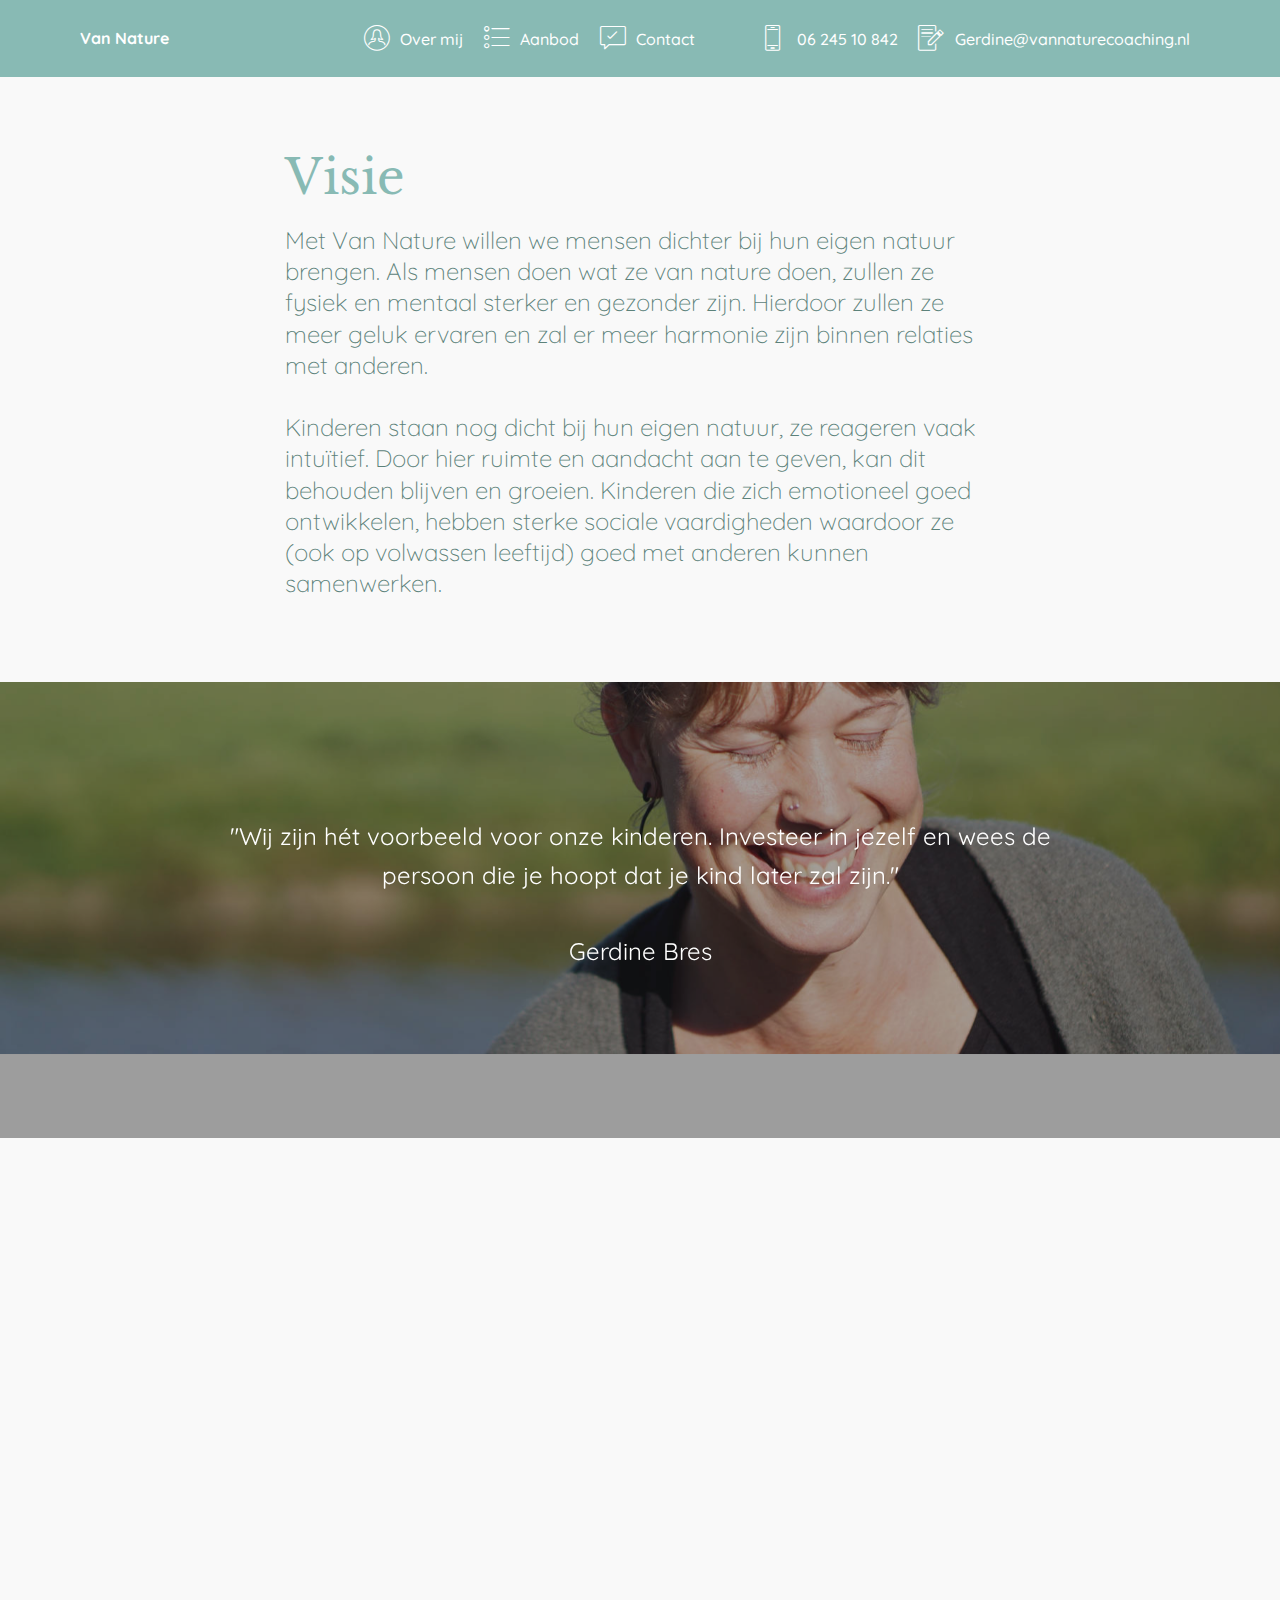
==== page2.html @ cda512e5 "about me en logo url" ====
<!DOCTYPE html>
<html >
<head>
  <!-- Site made with Mobirise Website Builder v4.8.6, https://mobirise.com -->
  <meta charset="UTF-8">
  <meta http-equiv="X-UA-Compatible" content="IE=edge">
  <meta name="generator" content="Mobirise v4.8.6, mobirise.com">
  <meta name="viewport" content="width=device-width, initial-scale=1, minimum-scale=1">
  <link rel="shortcut icon" href="assets/images/logo2.png" type="image/x-icon">
  <meta name="description" content="">
  <title>About</title>
  <link rel="stylesheet" href="assets/web/assets/mobirise-icons/mobirise-icons.css">
  <link rel="stylesheet" href="assets/tether/tether.min.css">
  <link rel="stylesheet" href="assets/bootstrap/css/bootstrap.min.css">
  <link rel="stylesheet" href="assets/bootstrap/css/bootstrap-grid.min.css">
  <link rel="stylesheet" href="assets/bootstrap/css/bootstrap-reboot.min.css">
  <link rel="stylesheet" href="assets/socicon/css/styles.css">
  <link rel="stylesheet" href="assets/dropdown/css/style.css">
  <link rel="stylesheet" href="assets/animatecss/animate.min.css">
  <link rel="stylesheet" href="assets/theme/css/style.css">
  <link rel="stylesheet" href="assets/mobirise/css/mbr-additional.css" type="text/css">
  
  
  
</head>
<body>
  <section class="menu cid-r8rbdnkQPX" once="menu" id="menu1-z">

    

    <nav class="navbar navbar-expand beta-menu navbar-dropdown align-items-center navbar-fixed-top navbar-toggleable-sm">
        <button class="navbar-toggler navbar-toggler-right" type="button" data-toggle="collapse" data-target="#navbarSupportedContent" aria-controls="navbarSupportedContent" aria-expanded="false" aria-label="Toggle navigation">
            <div class="hamburger">
                <span></span>
                <span></span>
                <span></span>
                <span></span>
            </div>
        </button>
        <div class="menu-logo">
            <div class="navbar-brand">
                
                <span class="navbar-caption-wrap"><a class="navbar-caption text-white display-4" href="index.html">
                        Van Nature</a></span>
            </div>
        </div>
        <div class="collapse navbar-collapse" id="navbarSupportedContent">
            <ul class="navbar-nav nav-dropdown nav-right" data-app-modern-menu="true"><li class="nav-item">
                    <a class="nav-link link text-white display-4" href="page2.html"><span class="mbri-user2 mbr-iconfont mbr-iconfont-btn"></span>
                        
                        Over mij</a>
                </li><li class="nav-item">
                    <a class="nav-link link text-white display-4" href="https://mobirise.co"><span class="mbri-bulleted-list mbr-iconfont mbr-iconfont-btn"></span>Aanbod</a>
                </li><li class="nav-item"><a class="nav-link link text-white display-4" href="https://mobirise.co"><span class="mbri-cust-feedback mbr-iconfont mbr-iconfont-btn"></span>
                        Contact</a></li><li class="nav-item"><a class="nav-link link text-white display-4" href="https://mobirise.co">&nbsp; &nbsp; &nbsp;&nbsp;</a></li><li class="nav-item"><a class="nav-link link text-white display-4" href="tel:06 5577 5917"><span class="mbri-mobile2 mbr-iconfont mbr-iconfont-btn"></span>06 245 10 842</a></li><li class="nav-item"><a class="nav-link link text-white display-4" href="https://mobirise.co"><span class="mbri-edit mbr-iconfont mbr-iconfont-btn"></span>Gerdine@vannaturecoaching.nl</a></li></ul>
            
        </div>
    </nav>
</section>

<section class="engine"><a href="https://mobirise.info/l">free site templates</a></section><section class="mbr-section content4 cid-r8sdyvc9zH" id="content4-1h">

    

    <div class="container">
        <div class="media-container-row">
            <div class="title col-12 col-md-8">
                <h2 class="align-center pb-3 mbr-fonts-style display-2">
                    <br>Visie</h2>
                <h3 class="mbr-section-subtitle align-center mbr-light mbr-fonts-style display-5">Met Van Nature willen we mensen dichter bij hun eigen natuur brengen. Als mensen doen wat ze van nature doen, zullen ze fysiek en mentaal sterker en gezonder zijn. Hierdoor zullen ze meer geluk ervaren en zal er meer harmonie zijn binnen relaties met anderen.&nbsp;<br><br>Kinderen staan nog dicht bij hun eigen natuur, ze reageren vaak intuïtief. Door hier ruimte en aandacht aan te geven, kan dit behouden blijven en groeien. Kinderen die zich emotioneel goed ontwikkelen, hebben sterke sociale vaardigheden waardoor ze (ook op volwassen leeftijd) goed met anderen kunnen samenwerken.</h3>
                
            </div>
        </div>
    </div>
</section>

<section class="cid-r8sfEENh8F mbr-parallax-background" id="header2-1k">

    

    <div class="mbr-overlay" style="opacity: 0.4; background-color: rgb(35, 35, 35);"></div>

    <div class="container align-center">
        <div class="row justify-content-md-center">
            <div class="mbr-white col-md-10">
                
                
                <p class="mbr-text pb-3 mbr-fonts-style display-5">"Wij zijn hét voorbeeld voor onze kinderen. Investeer in jezelf en wees de persoon die je hoopt dat je kind later zal zijn."<br><br>Gerdine Bres</p>
                
            </div>
        </div>
    </div>
    
</section>

<section class="mbr-section content4 cid-r8sbUVaoCe" id="content4-1g">

    

    <div class="container">
        <div class="media-container-row">
            <div class="title col-12 col-md-8">
                <h2 class="align-center pb-3 mbr-fonts-style display-2">
                    Missie</h2>
                <h3 class="mbr-section-subtitle align-center mbr-light mbr-fonts-style display-5">Van Nature is een praktijk voor groei en zelfontwikkeling. Wij hanteren een systeemgerichte benadering waarbij we coaching bieden voor het hele gezin. <br><br>Onze doelstelling is om meer begrip en harmonie te creëren binnen het systeem van het kind. Wij zetten paarden in als leermeesters en willen via deze werkwijze ook meer aandacht en respect voor deze dieren creëren.&nbsp;</h3>
                
            </div>
        </div>
    </div>
</section>

<section class="cid-r8rbdr5dPn mbr-reveal" id="footer1-15">

    

    

    <div class="container">
        <div class="media-container-row content text-white">
            <div class="col-12 col-md-3">
                <div class="media-wrap">
                    <a href="https://mobirise.co/">
                        <img src="assets/images/dsc03938-192x128.jpg" alt="Mobirise" title="">
                    </a>
                </div>
            </div>
            <div class="col-12 col-md-3 mbr-fonts-style display-7">
                <h5 class="pb-3">
                    Adres Pony Power</h5>
                <p class="mbr-text">Boerderij</p>
            </div>
            <div class="col-12 col-md-3 mbr-fonts-style display-7">
                <h5 class="pb-3">
                    Contacts
                </h5>
                <p class="mbr-text">
                    Email: Gerdine@VanNatureCoaching.nl &nbsp; &nbsp; &nbsp; &nbsp; &nbsp; &nbsp; &nbsp; &nbsp; &nbsp;<br>Kvk: 32429824982 &nbsp; &nbsp; &nbsp; &nbsp; &nbsp; &nbsp; &nbsp; &nbsp; &nbsp; &nbsp;<br>CREAC: NB928KK323</p>
            </div>
            <div class="col-12 col-md-3 mbr-fonts-style display-7">
                <h5 class="pb-3">
                    Links
                </h5>
                <p class="mbr-text">
                    <a class="text-white" href="http://www.keulseweg.nl">Keulseweg</a>&nbsp;<br><a class="text-white" href="https://mobirise.co/">Pony Power</a>&nbsp;<br></p>
            </div>
        </div>
        <div class="footer-lower">
            <div class="media-container-row">
                <div class="col-sm-12">
                    <hr>
                </div>
            </div>
            <div class="media-container-row mbr-white">
                <div class="col-sm-6 copyright">
                    <p class="mbr-text mbr-fonts-style display-7">
                        © Copyright 2017 Mobirise - All Rights Reserved
                    </p>
                </div>
                <div class="col-md-6">
                    <div class="social-list align-right">
                        <div class="soc-item">
                            <a href="https://twitter.com/mobirise" target="_blank">
                                <span class="socicon-twitter socicon mbr-iconfont mbr-iconfont-social"></span>
                            </a>
                        </div>
                        <div class="soc-item">
                            <a href="https://www.facebook.com/pages/Mobirise/1616226671953247" target="_blank">
                                <span class="socicon-facebook socicon mbr-iconfont mbr-iconfont-social"></span>
                            </a>
                        </div>
                        <div class="soc-item">
                            <a href="https://www.youtube.com/c/mobirise" target="_blank">
                                <span class="socicon-youtube socicon mbr-iconfont mbr-iconfont-social"></span>
                            </a>
                        </div>
                        <div class="soc-item">
                            <a href="https://instagram.com/mobirise" target="_blank">
                                <span class="socicon-instagram socicon mbr-iconfont mbr-iconfont-social"></span>
                            </a>
                        </div>
                        
                        
                    </div>
                </div>
            </div>
        </div>
    </div>
</section>


  <script src="assets/web/assets/jquery/jquery.min.js"></script>
  <script src="assets/popper/popper.min.js"></script>
  <script src="assets/tether/tether.min.js"></script>
  <script src="assets/bootstrap/js/bootstrap.min.js"></script>
  <script src="assets/smoothscroll/smooth-scroll.js"></script>
  <script src="assets/viewportchecker/jquery.viewportchecker.js"></script>
  <script src="assets/parallax/jarallax.min.js"></script>
  <script src="assets/dropdown/js/script.min.js"></script>
  <script src="assets/touchswipe/jquery.touch-swipe.min.js"></script>
  <script src="assets/theme/js/script.js"></script>
  
  
  <input name="animation" type="hidden">
   <div id="scrollToTop" class="scrollToTop mbr-arrow-up"><a style="text-align: center;"><i></i></a></div>
  </body>
</html>
---- assets/web/assets/mobirise-icons/mobirise-icons.css ----
@font-face {
  font-family: 'MobiriseIcons';
  src:  url('mobirise-icons.eot?spat4u');
  src:  url('mobirise-icons.eot?spat4u#iefix') format('embedded-opentype'),
    url('mobirise-icons.ttf?spat4u') format('truetype'),
    url('mobirise-icons.woff?spat4u') format('woff'),
    url('mobirise-icons.svg?spat4u#MobiriseIcons') format('svg');
  font-weight: normal;
  font-style: normal;
}

[class^="mbri-"], [class*=" mbri-"] {
  /* use !important to prevent issues with browser extensions that change fonts */
  font-family: MobiriseIcons !important;
  speak: none;
  font-style: normal;
  font-weight: normal;
  font-variant: normal;
  text-transform: none;
  line-height: 1;

  /* Better Font Rendering =========== */
  -webkit-font-smoothing: antialiased;
  -moz-osx-font-smoothing: grayscale;
}

.mbri-add-submenu:before {
  content: "\e900";
}
.mbri-alert:before {
  content: "\e901";
}
.mbri-align-center:before {
  content: "\e902";
}
.mbri-align-justify:before {
  content: "\e903";
}
.mbri-align-left:before {
  content: "\e904";
}
.mbri-align-right:before {
  content: "\e905";
}
.mbri-android:before {
  content: "\e906";
}
.mbri-apple:before {
  content: "\e907";
}
.mbri-arrow-down:before {
  content: "\e908";
}
.mbri-arrow-next:before {
  content: "\e909";
}
.mbri-arrow-prev:before {
  content: "\e90a";
}
.mbri-arrow-up:before {
  content: "\e90b";
}
.mbri-bold:before {
  content: "\e90c";
}
.mbri-bookmark:before {
  content: "\e90d";
}
.mbri-bootstrap:before {
  content: "\e90e";
}
.mbri-briefcase:before {
  content: "\e90f";
}
.mbri-browse:before {
  content: "\e910";
}
.mbri-bulleted-list:before {
  content: "\e911";
}
.mbri-calendar:before {
  content: "\e912";
}
.mbri-camera:before {
  content: "\e913";
}
.mbri-cart-add:before {
  content: "\e914";
}
.mbri-cart-full:before {
  content: "\e915";
}
.mbri-cash:before {
  content: "\e916";
}
.mbri-change-style:before {
  content: "\e917";
}
.mbri-chat:before {
  content: "\e918";
}
.mbri-clock:before {
  content: "\e919";
}
.mbri-close:before {
  content: "\e91a";
}
.mbri-cloud:before {
  content: "\e91b";
}
.mbri-code:before {
  content: "\e91c";
}
.mbri-contact-form:before {
  content: "\e91d";
}
.mbri-credit-card:before {
  content: "\e91e";
}
.mbri-cursor-click:before {
  content: "\e91f";
}
.mbri-cust-feedback:before {
  content: "\e920";
}
.mbri-database:before {
  content: "\e921";
}
.mbri-delivery:before {
  content: "\e922";
}
.mbri-desktop:before {
  content: "\e923";
}
.mbri-devices:before {
  content: "\e924";
}
.mbri-down:before {
  content: "\e925";
}
.mbri-download:before {
  content: "\e989";
}
.mbri-drag-n-drop:before {
  content: "\e927";
}
.mbri-drag-n-drop2:before {
  content: "\e928";
}
.mbri-edit:before {
  content: "\e929";
}
.mbri-edit2:before {
  content: "\e92a";
}
.mbri-error:before {
  content: "\e92b";
}
.mbri-extension:before {
  content: "\e92c";
}
.mbri-features:before {
  content: "\e92d";
}
.mbri-file:before {
  content: "\e92e";
}
.mbri-flag:before {
  content: "\e92f";
}
.mbri-folder:before {
  content: "\e930";
}
.mbri-gift:before {
  content: "\e931";
}
.mbri-github:before {
  content: "\e932";
}
.mbri-globe:before {
  content: "\e933";
}
.mbri-globe-2:before {
  content: "\e934";
}
.mbri-growing-chart:before {
  content: "\e935";
}
.mbri-hearth:before {
  content: "\e936";
}
.mbri-help:before {
  content: "\e937";
}
.mbri-home:before {
  content: "\e938";
}
.mbri-hot-cup:before {
  content: "\e939";
}
.mbri-idea:before {
  content: "\e93a";
}
.mbri-image-gallery:before {
  content: "\e93b";
}
.mbri-image-slider:before {
  content: "\e93c";
}
.mbri-info:before {
  content: "\e93d";
}
.mbri-italic:before {
  content: "\e93e";
}
.mbri-key:before {
  content: "\e93f";
}
.mbri-laptop:before {
  content: "\e940";
}
.mbri-layers:before {
  content: "\e941";
}
.mbri-left-right:before {
  content: "\e942";
}
.mbri-left:before {
  content: "\e943";
}
.mbri-letter:before {
  content: "\e944";
}
.mbri-like:before {
  content: "\e945";
}
.mbri-link:before {
  content: "\e946";
}
.mbri-lock:before {
  content: "\e947";
}
.mbri-login:before {
  content: "\e948";
}
.mbri-logout:before {
  content: "\e949";
}
.mbri-magic-stick:before {
  content: "\e94a";
}
.mbri-map-pin:before {
  content: "\e94b";
}
.mbri-menu:before {
  content: "\e94c";
}
.mbri-mobile:before {
  content: "\e94d";
}
.mbri-mobile2:before {
  content: "\e94e";
}
.mbri-mobirise:before {
  content: "\e94f";
}
.mbri-more-horizontal:before {
  content: "\e950";
}
.mbri-more-vertical:before {
  content: "\e951";
}
.mbri-music:before {
  content: "\e952";
}
.mbri-new-file:before {
  content: "\e953";
}
.mbri-numbered-list:before {
  content: "\e954";
}
.mbri-opened-folder:before {
  content: "\e955";
}
.mbri-pages:before {
  content: "\e956";
}
.mbri-paper-plane:before {
  content: "\e957";
}
.mbri-paperclip:before {
  content: "\e958";
}
.mbri-photo:before {
  content: "\e959";
}
.mbri-photos:before {
  content: "\e95a";
}
.mbri-pin:before {
  content: "\e95b";
}
.mbri-play:before {
  content: "\e95c";
}
.mbri-plus:before {
  content: "\e95d";
}
.mbri-preview:before {
  content: "\e95e";
}
.mbri-print:before {
  content: "\e95f";
}
.mbri-protect:before {
  content: "\e960";
}
.mbri-question:before {
  content: "\e961";
}
.mbri-quote-left:before {
  content: "\e962";
}
.mbri-quote-right:before {
  content: "\e963";
}
.mbri-refresh:before {
  content: "\e964";
}
.mbri-responsive:before {
  content: "\e965";
}
.mbri-right:before {
  content: "\e966";
}
.mbri-rocket:before {
  content: "\e967";
}
.mbri-sad-face:before {
  content: "\e968";
}
.mbri-sale:before {
  content: "\e969";
}
.mbri-save:before {
  content: "\e96a";
}
.mbri-search:before {
  content: "\e96b";
}
.mbri-setting:before {
  content: "\e96c";
}
.mbri-setting2:before {
  content: "\e96d";
}
.mbri-setting3:before {
  content: "\e96e";
}
.mbri-share:before {
  content: "\e96f";
}
.mbri-shopping-bag:before {
  content: "\e970";
}
.mbri-shopping-basket:before {
  content: "\e971";
}
.mbri-shopping-cart:before {
  content: "\e972";
}
.mbri-sites:before {
  content: "\e973";
}
.mbri-smile-face:before {
  content: "\e974";
}
.mbri-speed:before {
  content: "\e975";
}
.mbri-star:before {
  content: "\e976";
}
.mbri-success:before {
  content: "\e977";
}
.mbri-sun:before {
  content: "\e978";
}
.mbri-sun2:before {
  content: "\e979";
}
.mbri-tablet:before {
  content: "\e97a";
}
.mbri-tablet-vertical:before {
  content: "\e97b";
}
.mbri-target:before {
  content: "\e97c";
}
.mbri-timer:before {
  content: "\e97d";
}
.mbri-to-ftp:before {
  content: "\e97e";
}
.mbri-to-local-drive:before {
  content: "\e97f";
}
.mbri-touch-swipe:before {
  content: "\e980";
}
.mbri-touch:before {
  content: "\e981";
}
.mbri-trash:before {
  content: "\e982";
}
.mbri-underline:before {
  content: "\e983";
}
.mbri-unlink:before {
  content: "\e984";
}
.mbri-unlock:before {
  content: "\e985";
}
.mbri-up-down:before {
  content: "\e986";
}
.mbri-up:before {
  content: "\e987";
}
.mbri-update:before {
  content: "\e988";
}
.mbri-upload:before {
 content: "\e926"; 
}
.mbri-user:before {
  content: "\e98a";
}
.mbri-user2:before {
  content: "\e98b";
}
.mbri-users:before {
  content: "\e98c";
}
.mbri-video:before {
  content: "\e98d";
}
.mbri-video-play:before {
  content: "\e98e";
}
.mbri-watch:before {
  content: "\e98f";
}
.mbri-website-theme:before {
  content: "\e990";
}
.mbri-wifi:before {
  content: "\e991";
}
.mbri-windows:before {
  content: "\e992";
}
.mbri-zoom-out:before {
  content: "\e993";
}
.mbri-redo:before {
  content: "\e994";
}
.mbri-undo:before {
  content: "\e995";
}
---- assets/socicon/css/styles.css ----
@charset "UTF-8";

@font-face {
  font-family: "socicon";
  src:url("../fonts/socicon.eot");
  src:url("../fonts/socicon.eot?#iefix") format("embedded-opentype"),
    url("../fonts/socicon.woff") format("woff"),
    url("../fonts/socicon.ttf") format("truetype"),
    url("../fonts/socicon.svg#socicon") format("svg");
  font-weight: normal;
  font-style: normal;

}

[data-icon]:before {
  font-family: "socicon" !important;
  content: attr(data-icon);
  font-style: normal !important;
  font-weight: normal !important;
  font-variant: normal !important;
  text-transform: none !important;
  speak: none;
  line-height: 1;
  -webkit-font-smoothing: antialiased;
  -moz-osx-font-smoothing: grayscale;
}

[class^="socicon-"]:before,
[class*=" socicon-"]:before {
  font-family: "socicon" !important;
  font-style: normal !important;
  font-weight: normal !important;
  font-variant: normal !important;
  text-transform: none !important;
  speak: none;
  line-height: 1;
  -webkit-font-smoothing: antialiased;
  -moz-osx-font-smoothing: grayscale;
}

.socicon-modelmayhem:before {
  content: "\e000";
}
.socicon-mixcloud:before {
  content: "\e001";
}
.socicon-drupal:before {
  content: "\e002";
}
.socicon-swarm:before {
  content: "\e003";
}
.socicon-istock:before {
  content: "\e004";
}
.socicon-yammer:before {
  content: "\e005";
}
.socicon-ello:before {
  content: "\e006";
}
.socicon-stackoverflow:before {
  content: "\e007";
}
.socicon-persona:before {
  content: "\e008";
}
.socicon-triplej:before {
  content: "\e009";
}
.socicon-houzz:before {
  content: "\e00a";
}
.socicon-rss:before {
  content: "\e00b";
}
.socicon-paypal:before {
  content: "\e00c";
}
.socicon-odnoklassniki:before {
  content: "\e00d";
}
.socicon-airbnb:before {
  content: "\e00e";
}
.socicon-periscope:before {
  content: "\e00f";
}
.socicon-outlook:before {
  content: "\e010";
}
.socicon-coderwall:before {
  content: "\e011";
}
.socicon-tripadvisor:before {
  content: "\e012";
}
.socicon-appnet:before {
  content: "\e013";
}
.socicon-goodreads:before {
  content: "\e014";
}
.socicon-tripit:before {
  content: "\e015";
}
.socicon-lanyrd:before {
  content: "\e016";
}
.socicon-slideshare:before {
  content: "\e017";
}
.socicon-buffer:before {
  content: "\e018";
}
.socicon-disqus:before {
  content: "\e019";
}
.socicon-vkontakte:before {
  content: "\e01a";
}
.socicon-whatsapp:before {
  content: "\e01b";
}
.socicon-patreon:before {
  content: "\e01c";
}
.socicon-storehouse:before {
  content: "\e01d";
}
.socicon-pocket:before {
  content: "\e01e";
}
.socicon-mail:before {
  content: "\e01f";
}
.socicon-blogger:before {
  content: "\e020";
}
.socicon-technorati:before {
  content: "\e021";
}
.socicon-reddit:before {
  content: "\e022";
}
.socicon-dribbble:before {
  content: "\e023";
}
.socicon-stumbleupon:before {
  content: "\e024";
}
.socicon-digg:before {
  content: "\e025";
}
.socicon-envato:before {
  content: "\e026";
}
.socicon-behance:before {
  content: "\e027";
}
.socicon-delicious:before {
  content: "\e028";
}
.socicon-deviantart:before {
  content: "\e029";
}
.socicon-forrst:before {
  content: "\e02a";
}
.socicon-play:before {
  content: "\e02b";
}
.socicon-zerply:before {
  content: "\e02c";
}
.socicon-wikipedia:before {
  content: "\e02d";
}
.socicon-apple:before {
  content: "\e02e";
}
.socicon-flattr:before {
  content: "\e02f";
}
.socicon-github:before {
  content: "\e030";
}
.socicon-renren:before {
  content: "\e031";
}
.socicon-friendfeed:before {
  content: "\e032";
}
.socicon-newsvine:before {
  content: "\e033";
}
.socicon-identica:before {
  content: "\e034";
}
.socicon-bebo:before {
  content: "\e035";
}
.socicon-zynga:before {
  content: "\e036";
}
.socicon-steam:before {
  content: "\e037";
}
.socicon-xbox:before {
  content: "\e038";
}
.socicon-windows:before {
  content: "\e039";
}
.socicon-qq:before {
  content: "\e03a";
}
.socicon-douban:before {
  content: "\e03b";
}
.socicon-meetup:before {
  content: "\e03c";
}
.socicon-playstation:before {
  content: "\e03d";
}
.socicon-android:before {
  content: "\e03e";
}
.socicon-snapchat:before {
  content: "\e03f";
}
.socicon-twitter:before {
  content: "\e040";
}
.socicon-facebook:before {
  content: "\e041";
}
.socicon-googleplus:before {
  content: "\e042";
}
.socicon-pinterest:before {
  content: "\e043";
}
.socicon-foursquare:before {
  content: "\e044";
}
.socicon-yahoo:before {
  content: "\e045";
}
.socicon-skype:before {
  content: "\e046";
}
.socicon-yelp:before {
  content: "\e047";
}
.socicon-feedburner:before {
  content: "\e048";
}
.socicon-linkedin:before {
  content: "\e049";
}
.socicon-viadeo:before {
  content: "\e04a";
}
.socicon-xing:before {
  content: "\e04b";
}
.socicon-myspace:before {
  content: "\e04c";
}
.socicon-soundcloud:before {
  content: "\e04d";
}
.socicon-spotify:before {
  content: "\e04e";
}
.socicon-grooveshark:before {
  content: "\e04f";
}
.socicon-lastfm:before {
  content: "\e050";
}
.socicon-youtube:before {
  content: "\e051";
}
.socicon-vimeo:before {
  content: "\e052";
}
.socicon-dailymotion:before {
  content: "\e053";
}
.socicon-vine:before {
  content: "\e054";
}
.socicon-flickr:before {
  content: "\e055";
}
.socicon-500px:before {
  content: "\e056";
}
.socicon-wordpress:before {
  content: "\e058";
}
.socicon-tumblr:before {
  content: "\e059";
}
.socicon-twitch:before {
  content: "\e05a";
}
.socicon-8tracks:before {
  content: "\e05b";
}
.socicon-amazon:before {
  content: "\e05c";
}
.socicon-icq:before {
  content: "\e05d";
}
.socicon-smugmug:before {
  content: "\e05e";
}
.socicon-ravelry:before {
  content: "\e05f";
}
.socicon-weibo:before {
  content: "\e060";
}
.socicon-baidu:before {
  content: "\e061";
}
.socicon-angellist:before {
  content: "\e062";
}
.socicon-ebay:before {
  content: "\e063";
}
.socicon-imdb:before {
  content: "\e064";
}
.socicon-stayfriends:before {
  content: "\e065";
}
.socicon-residentadvisor:before {
  content: "\e066";
}
.socicon-google:before {
  content: "\e067";
}
.socicon-yandex:before {
  content: "\e068";
}
.socicon-sharethis:before {
  content: "\e069";
}
.socicon-bandcamp:before {
  content: "\e06a";
}
.socicon-itunes:before {
  content: "\e06b";
}
.socicon-deezer:before {
  content: "\e06c";
}
.socicon-telegram:before {
  content: "\e06e";
}
.socicon-openid:before {
  content: "\e06f";
}
.socicon-amplement:before {
  content: "\e070";
}
.socicon-viber:before {
  content: "\e071";
}
.socicon-zomato:before {
  content: "\e072";
}
.socicon-draugiem:before {
  content: "\e074";
}
.socicon-endomodo:before {
  content: "\e075";
}
.socicon-filmweb:before {
  content: "\e076";
}
.socicon-stackexchange:before {
  content: "\e077";
}
.socicon-wykop:before {
  content: "\e078";
}
.socicon-teamspeak:before {
  content: "\e079";
}
.socicon-teamviewer:before {
  content: "\e07a";
}
.socicon-ventrilo:before {
  content: "\e07b";
}
.socicon-younow:before {
  content: "\e07c";
}
.socicon-raidcall:before {
  content: "\e07d";
}
.socicon-mumble:before {
  content: "\e07e";
}
.socicon-medium:before {
  content: "\e06d";
}
.socicon-bebee:before {
  content: "\e07f";
}
.socicon-hitbox:before {
  content: "\e080";
}
.socicon-reverbnation:before {
  content: "\e081";
}
.socicon-formulr:before {
  content: "\e082";
}
.socicon-instagram:before {
  content: "\e057";
}
.socicon-battlenet:before {
  content: "\e083";
}
.socicon-chrome:before {
  content: "\e084";
}
.socicon-discord:before {
  content: "\e086";
}
.socicon-issuu:before {
  content: "\e087";
}
.socicon-macos:before {
  content: "\e088";
}
.socicon-firefox:before {
  content: "\e089";
}
.socicon-opera:before {
  content: "\e08d";
}
.socicon-keybase:before {
  content: "\e090";
}
.socicon-alliance:before {
  content: "\e091";
}
.socicon-livejournal:before {
  content: "\e092";
}
.socicon-googlephotos:before {
  content: "\e093";
}
.socicon-horde:before {
  content: "\e094";
}
.socicon-etsy:before {
  content: "\e095";
}
.socicon-zapier:before {
  content: "\e096";
}
.socicon-google-scholar:before {
  content: "\e097";
}
.socicon-researchgate:before {
  content: "\e098";
}
.socicon-wechat:before {
  content: "\e099";
}
.socicon-strava:before {
  content: "\e09a";
}
.socicon-line:before {
  content: "\e09b";
}
.socicon-lyft:before {
  content: "\e09c";
}
.socicon-uber:before {
  content: "\e09d";
}
.socicon-songkick:before {
  content: "\e09e";
}
.socicon-viewbug:before {
  content: "\e09f";
}
.socicon-googlegroups:before {
  content: "\e0a0";
}
.socicon-quora:before {
  content: "\e073";
}
.socicon-diablo:before {
  content: "\e085";
}
.socicon-blizzard:before {
  content: "\e0a1";
}
.socicon-hearthstone:before {
  content: "\e08b";
}
.socicon-heroes:before {
  content: "\e08a";
}
.socicon-overwatch:before {
  content: "\e08c";
}
.socicon-warcraft:before {
  content: "\e08e";
}
.socicon-starcraft:before {
  content: "\e08f";
}
.socicon-beam:before {
  content: "\e0a2";
}
.socicon-curse:before {
  content: "\e0a3";
}
.socicon-player:before {
  content: "\e0a4";
}
.socicon-streamjar:before {
  content: "\e0a5";
}
.socicon-nintendo:before {
  content: "\e0a6";
}
.socicon-hellocoton:before {
  content: "\e0a7";
}
---- assets/dropdown/css/style.css ----
.navbar-dropdown {
  left: 0;
  padding: 0;
  position: absolute;
  right: 0;
  top: 0;
  transition: all 0.45s ease;
  z-index: 1030;
  background: #282828; }
  .navbar-dropdown .navbar-logo {
    margin-right: 0.8rem;
    transition: margin 0.3s ease-in-out;
    vertical-align: middle; }
    .navbar-dropdown .navbar-logo img {
      height: 3.125rem;
      transition: all 0.3s ease-in-out; }
    .navbar-dropdown .navbar-logo.mbr-iconfont {
      font-size: 3.125rem;
      line-height: 3.125rem; }
  .navbar-dropdown .navbar-caption {
    font-weight: 700;
    white-space: normal;
    vertical-align: -4px;
    line-height: 3.125rem !important; }
    .navbar-dropdown .navbar-caption, .navbar-dropdown .navbar-caption:hover {
      color: inherit;
      text-decoration: none; }
  .navbar-dropdown .mbr-iconfont + .navbar-caption {
    vertical-align: -1px; }
  .navbar-dropdown.navbar-fixed-top {
    position: fixed; }
  .navbar-dropdown .navbar-brand span {
    vertical-align: -4px; }
  .navbar-dropdown.bg-color.transparent {
    background: none; }
  .navbar-dropdown.navbar-short .navbar-brand {
    padding: 0.625rem 0; }
    .navbar-dropdown.navbar-short .navbar-brand span {
      vertical-align: -1px; }
  .navbar-dropdown.navbar-short .navbar-caption {
    line-height: 2.375rem !important;
    vertical-align: -2px; }
  .navbar-dropdown.navbar-short .navbar-logo {
    margin-right: 0.5rem; }
    .navbar-dropdown.navbar-short .navbar-logo img {
      height: 2.375rem; }
    .navbar-dropdown.navbar-short .navbar-logo.mbr-iconfont {
      font-size: 2.375rem;
      line-height: 2.375rem; }
  .navbar-dropdown.navbar-short .mbr-table-cell {
    height: 3.625rem; }
  .navbar-dropdown .navbar-close {
    left: 0.6875rem;
    position: fixed;
    top: 0.75rem;
    z-index: 1000; }
  .navbar-dropdown .hamburger-icon {
    content: "";
    display: inline-block;
    vertical-align: middle;
    width: 16px;
    -webkit-box-shadow: 0 -6px 0 1px #282828,0 0 0 1px #282828,0 6px 0 1px #282828;
    -moz-box-shadow: 0 -6px 0 1px #282828,0 0 0 1px #282828,0 6px 0 1px #282828;
    box-shadow: 0 -6px 0 1px #282828,0 0 0 1px #282828,0 6px 0 1px #282828; }

.dropdown-menu .dropdown-toggle[data-toggle="dropdown-submenu"]::after {
  border-bottom: 0.35em solid transparent;
  border-left: 0.35em solid;
  border-right: 0;
  border-top: 0.35em solid transparent;
  margin-left: 0.3rem; }

.dropdown-menu .dropdown-item:focus {
  outline: 0; }

.nav-dropdown {
  font-size: 0.75rem;
  font-weight: 500;
  height: auto !important; }
  .nav-dropdown .nav-btn {
    padding-left: 1rem; }
  .nav-dropdown .link {
    margin: .667em 1.667em;
    font-weight: 500;
    padding: 0;
    transition: color .2s ease-in-out; }
    .nav-dropdown .link.dropdown-toggle {
      margin-right: 2.583em; }
      .nav-dropdown .link.dropdown-toggle::after {
        margin-left: .25rem;
        border-top: 0.35em solid;
        border-right: 0.35em solid transparent;
        border-left: 0.35em solid transparent;
        border-bottom: 0; }
      .nav-dropdown .link.dropdown-toggle[aria-expanded="true"] {
        margin: 0;
        padding: 0.667em 3.263em  0.667em 1.667em; }
  .nav-dropdown .link::after,
  .nav-dropdown .dropdown-item::after {
    color: inherit; }
  .nav-dropdown .btn {
    font-size: 0.75rem;
    font-weight: 700;
    letter-spacing: 0;
    margin-bottom: 0;
    padding-left: 1.25rem;
    padding-right: 1.25rem; }
  .nav-dropdown .dropdown-menu {
    border-radius: 0;
    border: 0;
    left: 0;
    margin: 0;
    padding-bottom: 1.25rem;
    padding-top: 1.25rem;
    position: relative; }
  .nav-dropdown .dropdown-submenu {
    margin-left: 0.125rem;
    top: 0; }
  .nav-dropdown .dropdown-item {
    font-weight: 500;
    line-height: 2;
    padding: 0.3846em 4.615em 0.3846em 1.5385em;
    position: relative;
    transition: color .2s ease-in-out, background-color .2s ease-in-out; }
    .nav-dropdown .dropdown-item::after {
      margin-top: -0.3077em;
      position: absolute;
      right: 1.1538em;
      top: 50%; }
    .nav-dropdown .dropdown-item:focus, .nav-dropdown .dropdown-item:hover {
      background: none; }

@media (max-width: 767px) {
  .nav-dropdown.navbar-toggleable-sm {
    bottom: 0;
    display: none;
    left: 0;
    overflow-x: hidden;
    position: fixed;
    top: 0;
    transform: translateX(-100%);
    -ms-transform: translateX(-100%);
    -webkit-transform: translateX(-100%);
    width: 18.75rem;
    z-index: 999; } }
.nav-dropdown.navbar-toggleable-xl {
  bottom: 0;
  display: none;
  left: 0;
  overflow-x: hidden;
  position: fixed;
  top: 0;
  transform: translateX(-100%);
  -ms-transform: translateX(-100%);
  -webkit-transform: translateX(-100%);
  width: 18.75rem;
  z-index: 999; }

.nav-dropdown-sm {
  display: block !important;
  overflow-x: hidden;
  overflow: auto;
  padding-top: 3.875rem; }
  .nav-dropdown-sm::after {
    content: "";
    display: block;
    height: 3rem;
    width: 100%; }
  .nav-dropdown-sm.collapse.in ~ .navbar-close {
    display: block !important; }
  .nav-dropdown-sm.collapsing, .nav-dropdown-sm.collapse.in {
    transform: translateX(0);
    -ms-transform: translateX(0);
    -webkit-transform: translateX(0);
    transition: all 0.25s ease-out;
    -webkit-transition: all 0.25s ease-out;
    background: #282828; }
  .nav-dropdown-sm.collapsing[aria-expanded="false"] {
    transform: translateX(-100%);
    -ms-transform: translateX(-100%);
    -webkit-transform: translateX(-100%); }
  .nav-dropdown-sm .nav-item {
    display: block;
    margin-left: 0 !important;
    padding-left: 0; }
  .nav-dropdown-sm .link,
  .nav-dropdown-sm .dropdown-item {
    border-top: 1px dotted rgba(255, 255, 255, 0.1);
    font-size: 0.8125rem;
    line-height: 1.6;
    margin: 0 !important;
    padding: 0.875rem 2.4rem 0.875rem 1.5625rem !important;
    position: relative;
    white-space: normal; }
    .nav-dropdown-sm .link:focus, .nav-dropdown-sm .link:hover,
    .nav-dropdown-sm .dropdown-item:focus,
    .nav-dropdown-sm .dropdown-item:hover {
      background: rgba(0, 0, 0, 0.2) !important;
      color: #c0a375; }
  .nav-dropdown-sm .nav-btn {
    position: relative;
    padding: 1.5625rem 1.5625rem 0 1.5625rem; }
    .nav-dropdown-sm .nav-btn::before {
      border-top: 1px dotted rgba(255, 255, 255, 0.1);
      content: "";
      left: 0;
      position: absolute;
      top: 0;
      width: 100%; }
    .nav-dropdown-sm .nav-btn + .nav-btn {
      padding-top: 0.625rem; }
      .nav-dropdown-sm .nav-btn + .nav-btn::before {
        display: none; }
  .nav-dropdown-sm .btn {
    padding: 0.625rem 0; }
  .nav-dropdown-sm .dropdown-toggle[data-toggle="dropdown-submenu"]::after {
    margin-left: .25rem;
    border-top: 0.35em solid;
    border-right: 0.35em solid transparent;
    border-left: 0.35em solid transparent;
    border-bottom: 0; }
  .nav-dropdown-sm .dropdown-toggle[data-toggle="dropdown-submenu"][aria-expanded="true"]::after {
    border-top: 0;
    border-right: 0.35em solid transparent;
    border-left: 0.35em solid transparent;
    border-bottom: 0.35em solid; }
  .nav-dropdown-sm .dropdown-menu {
    margin: 0;
    padding: 0;
    position: relative;
    top: 0;
    left: 0;
    width: 100%;
    border: 0;
    float: none;
    border-radius: 0;
    background: none; }
  .nav-dropdown-sm .dropdown-submenu {
    left: 100%;
    margin-left: 0.125rem;
    margin-top: -1.25rem;
    top: 0; }

.navbar-toggleable-sm .nav-dropdown .dropdown-menu {
  position: absolute; }

.navbar-toggleable-sm .nav-dropdown .dropdown-submenu {
  left: 100%;
  margin-left: 0.125rem;
  margin-top: -1.25rem;
  top: 0; }

.navbar-toggleable-sm.opened .nav-dropdown .dropdown-menu {
  position: relative; }

.navbar-toggleable-sm.opened .nav-dropdown .dropdown-submenu {
  left: 0;
  margin-left: 00rem;
  margin-top: 0rem;
  top: 0; }

.is-builder .nav-dropdown.collapsing {
  transition: none !important; }

/*# sourceMappingURL=style.css.map */
---- assets/theme/css/style.css ----
/*!
 * Mobirise v4 theme (https://mobirise.com/)
 * Copyright 2017 Mobirise
 */section{background-color:#eeeeee}section,.container,.container-fluid{position:relative;word-wrap:break-word}a.mbr-iconfont:hover{text-decoration:none}.article .lead p,.article .lead ul,.article .lead ol,.article .lead pre,.article .lead blockquote{margin-bottom:0}a{font-style:normal;font-weight:400;cursor:pointer}a,a:hover{text-decoration:none}figure{margin-bottom:0}body{color:#232323}h1,h2,h3,h4,h5,h6,.h1,.h2,.h3,.h4,.h5,.h6,.display-1,.display-2,.display-3,.display-4{line-height:1;word-break:break-word;word-wrap:break-word}b,strong{font-weight:bold}blockquote{padding:10px 0 10px 20px;position:relative;border-left:2px solid;border-color:#ff3366}input:-webkit-autofill,input:-webkit-autofill:hover,input:-webkit-autofill:focus,input:-webkit-autofill:active{transition-delay:9999s;transition-property:background-color, color}textarea[type="hidden"]{display:none}body{position:relative}section{background-position:50% 50%;background-repeat:no-repeat;background-size:cover}section .mbr-background-video,section .mbr-background-video-preview{position:absolute;bottom:0;left:0;right:0;top:0}.hidden{visibility:hidden}.mbr-z-index20{z-index:20}/*! Base colors */.mbr-white{color:#ffffff}.mbr-black{color:#000000}.mbr-bg-white{background-color:#ffffff}.mbr-bg-black{background-color:#000000}/*! Text-aligns */.align-left{text-align:left}.align-center{text-align:center}.align-right{text-align:right}@media (max-width: 767px){.align-left,.align-center,.align-right,.mbr-section-btn,.mbr-section-title{text-align:center}}/*! Font-weight  */.mbr-light{font-weight:300}.mbr-regular{font-weight:400}.mbr-semibold{font-weight:500}.mbr-bold{font-weight:700}/*! Media  */.media-size-item{-webkit-flex:1 1 auto;-moz-flex:1 1 auto;-ms-flex:1 1 auto;-o-flex:1 1 auto;flex:1 1 auto}.media-content{-webkit-flex-basis:100%;flex-basis:100%}.media-container-row{display:-ms-flexbox;display:-webkit-flex;display:flex;-webkit-flex-direction:row;-ms-flex-direction:row;flex-direction:row;-webkit-flex-wrap:wrap;-ms-flex-wrap:wrap;flex-wrap:wrap;-webkit-justify-content:center;-ms-flex-pack:center;justify-content:center;-webkit-align-content:center;-ms-flex-line-pack:center;align-content:center;-webkit-align-items:start;-ms-flex-align:start;align-items:start}.media-container-row .media-size-item{width:400px}.media-container-column{display:-ms-flexbox;display:-webkit-flex;display:flex;-webkit-flex-direction:column;-ms-flex-direction:column;flex-direction:column;-webkit-flex-wrap:wrap;-ms-flex-wrap:wrap;flex-wrap:wrap;-webkit-justify-content:center;-ms-flex-pack:center;justify-content:center;-webkit-align-content:center;-ms-flex-line-pack:center;align-content:center;-webkit-align-items:stretch;-ms-flex-align:stretch;align-items:stretch}.media-container-column>*{width:100%}@media (min-width: 992px){.media-container-row{-webkit-flex-wrap:nowrap;-ms-flex-wrap:nowrap;flex-wrap:nowrap}}figure{overflow:hidden}figure[mbr-media-size]{transition:width 0.1s}.mbr-figure img,.mbr-figure iframe{display:block;width:100%}.card{background-color:transparent;border:none}.card-img{text-align:center;flex-shrink:0;-webkit-flex-shrink:0}.media{max-width:100%;margin:0 auto}.mbr-figure{-ms-flex-item-align:center;-ms-grid-row-align:center;-webkit-align-self:center;align-self:center}.media-container>div{max-width:100%}.mbr-figure img,.card-img img{width:100%}@media (max-width: 991px){.media-size-item{width:auto !important}.media{width:auto}.mbr-figure{width:100% !important}}/*! Buttons */.mbr-section-btn{margin-left:-.25rem;margin-right:-.25rem;font-size:0}nav .mbr-section-btn{margin-left:0rem;margin-right:0rem}/*! Btn icon margin */.btn .mbr-iconfont,.btn.btn-sm .mbr-iconfont{cursor:pointer;margin-right:0.5rem}.btn.btn-md .mbr-iconfont,.btn.btn-md .mbr-iconfont{margin-right:0.8rem}.mbr-regular{font-weight:400}.mbr-semibold{font-weight:500}.mbr-bold{font-weight:700}[type="submit"]{-webkit-appearance:none}/*! Full-screen */.mbr-fullscreen .mbr-overlay{min-height:100vh}.mbr-fullscreen{display:flex;display:-webkit-flex;display:-moz-flex;display:-ms-flex;display:-o-flex;align-items:center;-webkit-align-items:center;min-height:100vh;padding-top:3rem;padding-bottom:3rem}/*! Map */.map{height:25rem;position:relative}.map iframe{width:100%;height:100%}.form-asterisk{font-family:initial;position:absolute;top:-2px;font-weight:normal}/*! Scroll to top arrow */.mbr-arrow-up{bottom:25px;right:90px;position:fixed;text-align:right;z-index:5000;color:#ffffff;font-size:32px;transform:rotate(180deg);-webkit-transform:rotate(180deg)}.mbr-arrow-up a{background:rgba(0,0,0,0.2);border-radius:3px;color:#fff;display:inline-block;height:60px;width:60px;outline-style:none !important;position:relative;text-decoration:none;transition:all .3s ease-in-out;cursor:pointer;text-align:center}.mbr-arrow-up a:hover{background-color:rgba(0,0,0,0.4)}.mbr-arrow-up a i{line-height:60px}.mbr-arrow-up-icon{display:block;color:#fff}.mbr-arrow-up-icon::before{content:"\203a";display:inline-block;font-family:serif;font-size:32px;line-height:1;font-style:normal;position:relative;top:6px;left:-4px;-webkit-transform:rotate(-90deg);transform:rotate(-90deg)}/*! Arrow Down */.mbr-arrow{position:absolute;bottom:45px;left:50%;width:60px;height:60px;cursor:pointer;background-color:rgba(80,80,80,0.5);border-radius:50%;-webkit-transform:translateX(-50%);transform:translateX(-50%)}.mbr-arrow>a{display:inline-block;text-decoration:none;outline-style:none;-webkit-animation:arrowdown 1.7s ease-in-out infinite;animation:arrowdown 1.7s ease-in-out infinite}.mbr-arrow>a>i{position:absolute;top:-2px;left:15px;font-size:2rem}@keyframes arrowdown{0%{transform:translateY(0px);-webkit-transform:translateY(0px)}50%{transform:translateY(-5px);-webkit-transform:translateY(-5px)}100%{transform:translateY(0px);-webkit-transform:translateY(0px)}}@-webkit-keyframes arrowdown{0%{transform:translateY(0px);-webkit-transform:translateY(0px)}50%{transform:translateY(-5px);-webkit-transform:translateY(-5px)}100%{transform:translateY(0px);-webkit-transform:translateY(0px)}}@media (max-width: 500px){.mbr-arrow-up{left:50%;right:auto;transform:translateX(-50%) rotate(180deg);-webkit-transform:translateX(-50%) rotate(180deg)}}@keyframes gradient-animation{from{background-position:0% 100%;animation-timing-function:ease-in-out}to{background-position:100% 0%;animation-timing-function:ease-in-out}}@-webkit-keyframes gradient-animation{from{background-position:0% 100%;animation-timing-function:ease-in-out}to{background-position:100% 0%;animation-timing-function:ease-in-out}}.bg-gradient{background-size:200% 200%;animation:gradient-animation 5s infinite alternate;-webkit-animation:gradient-animation 5s infinite alternate}.menu .navbar-brand{display:-webkit-flex}.menu .navbar-brand span{display:flex;display:-webkit-flex}.menu .navbar-brand .navbar-caption-wrap{display:-webkit-flex}.menu .navbar-brand .navbar-logo img{display:-webkit-flex}@media (min-width: 768px) and (max-width: 991px){.menu .navbar-toggleable-sm .navbar-nav{display:-webkit-box;display:-webkit-flex;display:-ms-flexbox}}@media (min-width: 992px){.menu .navbar-nav.nav-dropdown{display:-webkit-flex}.menu .navbar-toggleable-sm .navbar-collapse{display:-webkit-flex !important}}.navbar{display:-webkit-flex;-webkit-flex-wrap:wrap;-webkit-align-items:center;-webkit-justify-content:space-between}.navbar-collapse{-webkit-flex-basis:100%;-webkit-flex-grow:1;-webkit-align-items:center}.nav-dropdown .link{padding:.667em 1.667em !important;margin:0 !important}.nav{display:-webkit-flex;-webkit-flex-wrap:wrap}.row{display:-webkit-flex;-webkit-flex-wrap:wrap}.justify-content-center{-webkit-justify-content:center}.form-inline{display:-webkit-flex;-webkit-flex-flow:row wrap;-webkit-align-items:center}.card-wrapper{flex:1;-webkit-flex:1}.carousel-control{display:-webkit-flex;-webkit-align-items:center;-webkit-justify-content:center}.carousel-controls{display:-webkit-flex}.media{display:-webkit-flex}
/*# sourceMappingURL=style.css.map */
.engine {
	position: absolute;
	text-indent: -2400px;
	text-align: center;
	padding: 0;
	top: 0;
	left: -2400px;
}
---- assets/mobirise/css/mbr-additional.css ----
@import url(https://fonts.googleapis.com/css?family=Libre+Baskerville:400,400i,700);
@import url(https://fonts.googleapis.com/css?family=Quicksand:300,400,500,700);





body {
  font-style: normal;
  line-height: 1.5;
}
.mbr-section-title {
  font-style: normal;
  line-height: 1.2;
}
.mbr-section-subtitle {
  line-height: 1.3;
}
.mbr-text {
  font-style: normal;
  line-height: 1.6;
}
.display-1 {
  font-family: 'Libre Baskerville', serif;
  font-size: 4.25rem;
}
.display-1 > .mbr-iconfont {
  font-size: 6.8rem;
}
.display-2 {
  font-family: 'Libre Baskerville', serif;
  font-size: 3rem;
}
.display-2 > .mbr-iconfont {
  font-size: 4.8rem;
}
.display-4 {
  font-family: 'Quicksand', sans-serif;
  font-size: 1rem;
}
.display-4 > .mbr-iconfont {
  font-size: 1.6rem;
}
.display-5 {
  font-family: 'Quicksand', sans-serif;
  font-size: 1.5rem;
}
.display-5 > .mbr-iconfont {
  font-size: 2.4rem;
}
.display-7 {
  font-family: 'Quicksand', sans-serif;
  font-size: 1rem;
}
.display-7 > .mbr-iconfont {
  font-size: 1.6rem;
}
/* ---- Fluid typography for mobile devices ---- */
/* 1.4 - font scale ratio ( bootstrap == 1.42857 ) */
/* 100vw - current viewport width */
/* (48 - 20)  48 == 48rem == 768px, 20 == 20rem == 320px(minimal supported viewport) */
/* 0.65 - min scale variable, may vary */
@media (max-width: 768px) {
  .display-1 {
    font-size: 3.4rem;
    font-size: calc( 2.1374999999999997rem + (4.25 - 2.1374999999999997) * ((100vw - 20rem) / (48 - 20)));
    line-height: calc( 1.4 * (2.1374999999999997rem + (4.25 - 2.1374999999999997) * ((100vw - 20rem) / (48 - 20))));
  }
  .display-2 {
    font-size: 2.4rem;
    font-size: calc( 1.7rem + (3 - 1.7) * ((100vw - 20rem) / (48 - 20)));
    line-height: calc( 1.4 * (1.7rem + (3 - 1.7) * ((100vw - 20rem) / (48 - 20))));
  }
  .display-4 {
    font-size: 0.8rem;
    font-size: calc( 1rem + (1 - 1) * ((100vw - 20rem) / (48 - 20)));
    line-height: calc( 1.4 * (1rem + (1 - 1) * ((100vw - 20rem) / (48 - 20))));
  }
  .display-5 {
    font-size: 1.2rem;
    font-size: calc( 1.175rem + (1.5 - 1.175) * ((100vw - 20rem) / (48 - 20)));
    line-height: calc( 1.4 * (1.175rem + (1.5 - 1.175) * ((100vw - 20rem) / (48 - 20))));
  }
}
/* Buttons */
.btn {
  font-weight: 500;
  border-width: 2px;
  font-style: normal;
  letter-spacing: 1px;
  margin: .4rem .8rem;
  white-space: normal;
  -webkit-transition: all 0.3s ease-in-out;
  -moz-transition: all 0.3s ease-in-out;
  transition: all 0.3s ease-in-out;
  display: inline-flex;
  align-items: center;
  justify-content: center;
  word-break: break-word;
  -webkit-align-items: center;
  -webkit-justify-content: center;
  display: -webkit-inline-flex;
  padding: 1rem 3rem;
  border-radius: 3px;
}
.btn-sm {
  font-weight: 500;
  letter-spacing: 1px;
  -webkit-transition: all 0.3s ease-in-out;
  -moz-transition: all 0.3s ease-in-out;
  transition: all 0.3s ease-in-out;
  padding: 0.6rem 1.5rem;
  border-radius: 3px;
}
.btn-md {
  font-weight: 500;
  letter-spacing: 1px;
  margin: .4rem .8rem !important;
  -webkit-transition: all 0.3s ease-in-out;
  -moz-transition: all 0.3s ease-in-out;
  transition: all 0.3s ease-in-out;
  padding: 1rem 3rem;
  border-radius: 3px;
}
.btn-lg {
  font-weight: 500;
  letter-spacing: 1px;
  margin: .4rem .8rem !important;
  -webkit-transition: all 0.3s ease-in-out;
  -moz-transition: all 0.3s ease-in-out;
  transition: all 0.3s ease-in-out;
  padding: 1.2rem 3.2rem;
  border-radius: 3px;
}
.bg-primary {
  background-color: #88baaf !important;
}
.bg-success {
  background-color: #f7ed4a !important;
}
.bg-info {
  background-color: #82786e !important;
}
.bg-warning {
  background-color: #879a9f !important;
}
.bg-danger {
  background-color: #b1a374 !important;
}
.btn-primary,
.btn-primary:active {
  background-color: #88baaf !important;
  border-color: #88baaf !important;
  color: #ffffff !important;
}
.btn-primary:hover,
.btn-primary:focus,
.btn-primary.focus,
.btn-primary.active {
  color: #ffffff !important;
  background-color: #5a9b8d !important;
  border-color: #5a9b8d !important;
}
.btn-primary.disabled,
.btn-primary:disabled {
  color: #ffffff !important;
  background-color: #5a9b8d !important;
  border-color: #5a9b8d !important;
}
.btn-secondary,
.btn-secondary:active {
  background-color: #b2d2cb !important;
  border-color: #b2d2cb !important;
  color: #ffffff !important;
}
.btn-secondary:hover,
.btn-secondary:focus,
.btn-secondary.focus,
.btn-secondary.active {
  color: #ffffff !important;
  background-color: #82b6aa !important;
  border-color: #82b6aa !important;
}
.btn-secondary.disabled,
.btn-secondary:disabled {
  color: #ffffff !important;
  background-color: #82b6aa !important;
  border-color: #82b6aa !important;
}
.btn-info,
.btn-info:active {
  background-color: #82786e !important;
  border-color: #82786e !important;
  color: #ffffff !important;
}
.btn-info:hover,
.btn-info:focus,
.btn-info.focus,
.btn-info.active {
  color: #ffffff !important;
  background-color: #59524b !important;
  border-color: #59524b !important;
}
.btn-info.disabled,
.btn-info:disabled {
  color: #ffffff !important;
  background-color: #59524b !important;
  border-color: #59524b !important;
}
.btn-success,
.btn-success:active {
  background-color: #f7ed4a !important;
  border-color: #f7ed4a !important;
  color: #3f3c03 !important;
}
.btn-success:hover,
.btn-success:focus,
.btn-success.focus,
.btn-success.active {
  color: #3f3c03 !important;
  background-color: #eadd0a !important;
  border-color: #eadd0a !important;
}
.btn-success.disabled,
.btn-success:disabled {
  color: #3f3c03 !important;
  background-color: #eadd0a !important;
  border-color: #eadd0a !important;
}
.btn-warning,
.btn-warning:active {
  background-color: #879a9f !important;
  border-color: #879a9f !important;
  color: #ffffff !important;
}
.btn-warning:hover,
.btn-warning:focus,
.btn-warning.focus,
.btn-warning.active {
  color: #ffffff !important;
  background-color: #617479 !important;
  border-color: #617479 !important;
}
.btn-warning.disabled,
.btn-warning:disabled {
  color: #ffffff !important;
  background-color: #617479 !important;
  border-color: #617479 !important;
}
.btn-danger,
.btn-danger:active {
  background-color: #b1a374 !important;
  border-color: #b1a374 !important;
  color: #ffffff !important;
}
.btn-danger:hover,
.btn-danger:focus,
.btn-danger.focus,
.btn-danger.active {
  color: #ffffff !important;
  background-color: #8b7d4e !important;
  border-color: #8b7d4e !important;
}
.btn-danger.disabled,
.btn-danger:disabled {
  color: #ffffff !important;
  background-color: #8b7d4e !important;
  border-color: #8b7d4e !important;
}
.btn-white {
  color: #333333 !important;
}
.btn-white,
.btn-white:active {
  background-color: #ffffff !important;
  border-color: #ffffff !important;
  color: #808080 !important;
}
.btn-white:hover,
.btn-white:focus,
.btn-white.focus,
.btn-white.active {
  color: #808080 !important;
  background-color: #d9d9d9 !important;
  border-color: #d9d9d9 !important;
}
.btn-white.disabled,
.btn-white:disabled {
  color: #808080 !important;
  background-color: #d9d9d9 !important;
  border-color: #d9d9d9 !important;
}
.btn-black,
.btn-black:active {
  background-color: #333333 !important;
  border-color: #333333 !important;
  color: #ffffff !important;
}
.btn-black:hover,
.btn-black:focus,
.btn-black.focus,
.btn-black.active {
  color: #ffffff !important;
  background-color: #0d0d0d !important;
  border-color: #0d0d0d !important;
}
.btn-black.disabled,
.btn-black:disabled {
  color: #ffffff !important;
  background-color: #0d0d0d !important;
  border-color: #0d0d0d !important;
}
.btn-primary-outline,
.btn-primary-outline:active {
  background: none;
  border-color: #518b7e;
  color: #518b7e;
}
.btn-primary-outline:hover,
.btn-primary-outline:focus,
.btn-primary-outline.focus,
.btn-primary-outline.active {
  color: #ffffff;
  background-color: #88baaf;
  border-color: #88baaf;
}
.btn-primary-outline.disabled,
.btn-primary-outline:disabled {
  color: #ffffff !important;
  background-color: #88baaf !important;
  border-color: #88baaf !important;
}
.btn-secondary-outline,
.btn-secondary-outline:active {
  background: none;
  border-color: #72aca0;
  color: #72aca0;
}
.btn-secondary-outline:hover,
.btn-secondary-outline:focus,
.btn-secondary-outline.focus,
.btn-secondary-outline.active {
  color: #ffffff;
  background-color: #b2d2cb;
  border-color: #b2d2cb;
}
.btn-secondary-outline.disabled,
.btn-secondary-outline:disabled {
  color: #ffffff !important;
  background-color: #b2d2cb !important;
  border-color: #b2d2cb !important;
}
.btn-info-outline,
.btn-info-outline:active {
  background: none;
  border-color: #4b453f;
  color: #4b453f;
}
.btn-info-outline:hover,
.btn-info-outline:focus,
.btn-info-outline.focus,
.btn-info-outline.active {
  color: #ffffff;
  background-color: #82786e;
  border-color: #82786e;
}
.btn-info-outline.disabled,
.btn-info-outline:disabled {
  color: #ffffff !important;
  background-color: #82786e !important;
  border-color: #82786e !important;
}
.btn-success-outline,
.btn-success-outline:active {
  background: none;
  border-color: #d2c609;
  color: #d2c609;
}
.btn-success-outline:hover,
.btn-success-outline:focus,
.btn-success-outline.focus,
.btn-success-outline.active {
  color: #3f3c03;
  background-color: #f7ed4a;
  border-color: #f7ed4a;
}
.btn-success-outline.disabled,
.btn-success-outline:disabled {
  color: #3f3c03 !important;
  background-color: #f7ed4a !important;
  border-color: #f7ed4a !important;
}
.btn-warning-outline,
.btn-warning-outline:active {
  background: none;
  border-color: #55666b;
  color: #55666b;
}
.btn-warning-outline:hover,
.btn-warning-outline:focus,
.btn-warning-outline.focus,
.btn-warning-outline.active {
  color: #ffffff;
  background-color: #879a9f;
  border-color: #879a9f;
}
.btn-warning-outline.disabled,
.btn-warning-outline:disabled {
  color: #ffffff !important;
  background-color: #879a9f !important;
  border-color: #879a9f !important;
}
.btn-danger-outline,
.btn-danger-outline:active {
  background: none;
  border-color: #7a6e45;
  color: #7a6e45;
}
.btn-danger-outline:hover,
.btn-danger-outline:focus,
.btn-danger-outline.focus,
.btn-danger-outline.active {
  color: #ffffff;
  background-color: #b1a374;
  border-color: #b1a374;
}
.btn-danger-outline.disabled,
.btn-danger-outline:disabled {
  color: #ffffff !important;
  background-color: #b1a374 !important;
  border-color: #b1a374 !important;
}
.btn-black-outline,
.btn-black-outline:active {
  background: none;
  border-color: #000000;
  color: #000000;
}
.btn-black-outline:hover,
.btn-black-outline:focus,
.btn-black-outline.focus,
.btn-black-outline.active {
  color: #ffffff;
  background-color: #333333;
  border-color: #333333;
}
.btn-black-outline.disabled,
.btn-black-outline:disabled {
  color: #ffffff !important;
  background-color: #333333 !important;
  border-color: #333333 !important;
}
.btn-white-outline,
.btn-white-outline:active,
.btn-white-outline.active {
  background: none;
  border-color: #ffffff;
  color: #ffffff;
}
.btn-white-outline:hover,
.btn-white-outline:focus,
.btn-white-outline.focus {
  color: #333333;
  background-color: #ffffff;
  border-color: #ffffff;
}
.text-primary {
  color: #88baaf !important;
}
.text-secondary {
  color: #b2d2cb !important;
}
.text-success {
  color: #f7ed4a !important;
}
.text-info {
  color: #82786e !important;
}
.text-warning {
  color: #879a9f !important;
}
.text-danger {
  color: #b1a374 !important;
}
.text-white {
  color: #ffffff !important;
}
.text-black {
  color: #000000 !important;
}
a.text-primary:hover,
a.text-primary:focus {
  color: #518b7e !important;
}
a.text-secondary:hover,
a.text-secondary:focus {
  color: #72aca0 !important;
}
a.text-success:hover,
a.text-success:focus {
  color: #d2c609 !important;
}
a.text-info:hover,
a.text-info:focus {
  color: #4b453f !important;
}
a.text-warning:hover,
a.text-warning:focus {
  color: #55666b !important;
}
a.text-danger:hover,
a.text-danger:focus {
  color: #7a6e45 !important;
}
a.text-white:hover,
a.text-white:focus {
  color: #b3b3b3 !important;
}
a.text-black:hover,
a.text-black:focus {
  color: #4d4d4d !important;
}
.alert-success {
  background-color: #70c770;
}
.alert-info {
  background-color: #82786e;
}
.alert-warning {
  background-color: #879a9f;
}
.alert-danger {
  background-color: #b1a374;
}
.mbr-section-btn a.btn:not(.btn-form) {
  border-radius: 100px;
}
.mbr-section-btn a.btn:not(.btn-form):hover,
.mbr-section-btn a.btn:not(.btn-form):focus {
  box-shadow: none !important;
}
.mbr-section-btn a.btn:not(.btn-form):hover,
.mbr-section-btn a.btn:not(.btn-form):focus {
  box-shadow: 0 10px 40px 0 rgba(0, 0, 0, 0.2) !important;
  -webkit-box-shadow: 0 10px 40px 0 rgba(0, 0, 0, 0.2) !important;
}
.mbr-gallery-filter li a {
  border-radius: 100px !important;
}
.mbr-gallery-filter li.active .btn {
  background-color: #88baaf;
  border-color: #88baaf;
  color: #ffffff;
}
.mbr-gallery-filter li.active .btn:focus {
  box-shadow: none;
}
.nav-tabs .nav-link {
  border-radius: 100px !important;
}
.btn-form {
  border-radius: 0;
}
.btn-form:hover {
  cursor: pointer;
}
a,
a:hover {
  color: #88baaf;
}
.mbr-plan-header.bg-primary .mbr-plan-subtitle,
.mbr-plan-header.bg-primary .mbr-plan-price-desc {
  color: #d9e9e5;
}
.mbr-plan-header.bg-success .mbr-plan-subtitle,
.mbr-plan-header.bg-success .mbr-plan-price-desc {
  color: #ffffff;
}
.mbr-plan-header.bg-info .mbr-plan-subtitle,
.mbr-plan-header.bg-info .mbr-plan-price-desc {
  color: #beb8b2;
}
.mbr-plan-header.bg-warning .mbr-plan-subtitle,
.mbr-plan-header.bg-warning .mbr-plan-price-desc {
  color: #ced6d8;
}
.mbr-plan-header.bg-danger .mbr-plan-subtitle,
.mbr-plan-header.bg-danger .mbr-plan-price-desc {
  color: #dfd9c6;
}
/* Scroll to top button*/
#scrollToTop a {
  border-radius: 100px;
}
#scrollToTop a i:before {
  content: '';
  position: absolute;
  height: 40%;
  top: 25%;
  background: #fff;
  width: 2px;
  left: calc(50% - 1px);
}
#scrollToTop a i:after {
  content: '';
  position: absolute;
  display: block;
  border-top: 2px solid #fff;
  border-right: 2px solid #fff;
  width: 40%;
  height: 40%;
  left: 30%;
  bottom: 30%;
  transform: rotate(135deg);
  -webkit-transform: rotate(135deg);
}
/* Others*/
.note-check a[data-value=Rubik] {
  font-style: normal;
}
.mbr-arrow a {
  color: #ffffff;
}
@media (max-width: 767px) {
  .mbr-arrow {
    display: none;
  }
}
.form-control-label {
  position: relative;
  cursor: pointer;
  margin-bottom: .357em;
  padding: 0;
}
.alert {
  color: #ffffff;
  border-radius: 0;
  border: 0;
  font-size: .875rem;
  line-height: 1.5;
  margin-bottom: 1.875rem;
  padding: 1.25rem;
  position: relative;
}
.alert.alert-form::after {
  background-color: inherit;
  bottom: -7px;
  content: "";
  display: block;
  height: 14px;
  left: 50%;
  margin-left: -7px;
  position: absolute;
  transform: rotate(45deg);
  width: 14px;
  -webkit-transform: rotate(45deg);
}
.form-control {
  background-color: #f5f5f5;
  box-shadow: none;
  color: #565656;
  font-family: 'Quicksand', sans-serif;
  font-size: 1rem;
  line-height: 1.43;
  min-height: 3.5em;
  padding: 1.07em .5em;
}
.form-control > .mbr-iconfont {
  font-size: 1.6rem;
}
.form-control,
.form-control:focus {
  border: 1px solid #e8e8e8;
}
.form-active .form-control:invalid {
  border-color: red;
}
.mbr-overlay {
  background-color: #000;
  bottom: 0;
  left: 0;
  opacity: .5;
  position: absolute;
  right: 0;
  top: 0;
  z-index: 0;
}
blockquote {
  font-style: italic;
  padding: 10px 0 10px 20px;
  font-size: 1.09rem;
  position: relative;
  border-color: #88baaf;
  border-width: 3px;
}
ul,
ol,
pre,
blockquote {
  margin-bottom: 2.3125rem;
}
pre {
  background: #f4f4f4;
  padding: 10px 24px;
  white-space: pre-wrap;
}
.inactive {
  -webkit-user-select: none;
  -moz-user-select: none;
  -ms-user-select: none;
  user-select: none;
  pointer-events: none;
  -webkit-user-drag: none;
  user-drag: none;
}
.mbr-section__comments .row {
  justify-content: center;
  -webkit-justify-content: center;
}
/* Forms */
.mbr-form .btn {
  margin: .4rem 0;
}
.mbr-form .input-group-btn a.btn {
  border-radius: 100px !important;
}
.mbr-form .input-group-btn a.btn:hover {
  box-shadow: 0 10px 40px 0 rgba(0, 0, 0, 0.2);
}
.mbr-form .input-group-btn button[type="submit"] {
  border-radius: 100px !important;
  padding: 1rem 3rem;
}
.mbr-form .input-group-btn button[type="submit"]:hover {
  box-shadow: 0 10px 40px 0 rgba(0, 0, 0, 0.2);
}
.form2 .form-control {
  border-top-left-radius: 100px;
  border-bottom-left-radius: 100px;
}
.form2 .input-group-btn a.btn {
  border-top-left-radius: 0 !important;
  border-bottom-left-radius: 0 !important;
}
.form2 .input-group-btn button[type="submit"] {
  border-top-left-radius: 0 !important;
  border-bottom-left-radius: 0 !important;
}
.form3 input[type="email"] {
  border-radius: 100px !important;
}
@media (max-width: 349px) {
  .form2 input[type="email"] {
    border-radius: 100px !important;
  }
  .form2 .input-group-btn a.btn {
    border-radius: 100px !important;
  }
  .form2 .input-group-btn button[type="submit"] {
    border-radius: 100px !important;
  }
}
@media (max-width: 767px) {
  .btn {
    font-size: .75rem !important;
  }
  .btn .mbr-iconfont {
    font-size: 1rem !important;
  }
}
/* Social block */
.btn-social {
  font-size: 20px;
  border-radius: 50%;
  padding: 0;
  width: 44px;
  height: 44px;
  line-height: 44px;
  text-align: center;
  position: relative;
  border: 2px solid #c0a375;
  border-color: #88baaf;
  color: #232323;
  cursor: pointer;
}
.btn-social i {
  top: 0;
  line-height: 44px;
  width: 44px;
}
.btn-social:hover {
  color: #fff;
  background: #88baaf;
}
.btn-social + .btn {
  margin-left: .1rem;
}
/* Footer */
.mbr-footer-content li::before,
.mbr-footer .mbr-contacts li::before {
  background: #88baaf;
}
.mbr-footer-content li a:hover,
.mbr-footer .mbr-contacts li a:hover {
  color: #88baaf;
}
.footer3 input[type="email"],
.footer4 input[type="email"] {
  border-radius: 100px !important;
}
.footer3 .input-group-btn a.btn,
.footer4 .input-group-btn a.btn {
  border-radius: 100px !important;
}
.footer3 .input-group-btn button[type="submit"],
.footer4 .input-group-btn button[type="submit"] {
  border-radius: 100px !important;
}
/* Headers*/
.header13 .form-inline input[type="email"],
.header14 .form-inline input[type="email"] {
  border-radius: 100px;
}
.header13 .form-inline input[type="text"],
.header14 .form-inline input[type="text"] {
  border-radius: 100px;
}
.header13 .form-inline input[type="tel"],
.header14 .form-inline input[type="tel"] {
  border-radius: 100px;
}
.header13 .form-inline a.btn,
.header14 .form-inline a.btn {
  border-radius: 100px;
}
.header13 .form-inline button,
.header14 .form-inline button {
  border-radius: 100px !important;
}
.offset-1 {
  margin-left: 8.33333%;
}
.offset-2 {
  margin-left: 16.66667%;
}
.offset-3 {
  margin-left: 25%;
}
.offset-4 {
  margin-left: 33.33333%;
}
.offset-5 {
  margin-left: 41.66667%;
}
.offset-6 {
  margin-left: 50%;
}
.offset-7 {
  margin-left: 58.33333%;
}
.offset-8 {
  margin-left: 66.66667%;
}
.offset-9 {
  margin-left: 75%;
}
.offset-10 {
  margin-left: 83.33333%;
}
.offset-11 {
  margin-left: 91.66667%;
}
@media (min-width: 576px) {
  .offset-sm-0 {
    margin-left: 0%;
  }
  .offset-sm-1 {
    margin-left: 8.33333%;
  }
  .offset-sm-2 {
    margin-left: 16.66667%;
  }
  .offset-sm-3 {
    margin-left: 25%;
  }
  .offset-sm-4 {
    margin-left: 33.33333%;
  }
  .offset-sm-5 {
    margin-left: 41.66667%;
  }
  .offset-sm-6 {
    margin-left: 50%;
  }
  .offset-sm-7 {
    margin-left: 58.33333%;
  }
  .offset-sm-8 {
    margin-left: 66.66667%;
  }
  .offset-sm-9 {
    margin-left: 75%;
  }
  .offset-sm-10 {
    margin-left: 83.33333%;
  }
  .offset-sm-11 {
    margin-left: 91.66667%;
  }
}
@media (min-width: 768px) {
  .offset-md-0 {
    margin-left: 0%;
  }
  .offset-md-1 {
    margin-left: 8.33333%;
  }
  .offset-md-2 {
    margin-left: 16.66667%;
  }
  .offset-md-3 {
    margin-left: 25%;
  }
  .offset-md-4 {
    margin-left: 33.33333%;
  }
  .offset-md-5 {
    margin-left: 41.66667%;
  }
  .offset-md-6 {
    margin-left: 50%;
  }
  .offset-md-7 {
    margin-left: 58.33333%;
  }
  .offset-md-8 {
    margin-left: 66.66667%;
  }
  .offset-md-9 {
    margin-left: 75%;
  }
  .offset-md-10 {
    margin-left: 83.33333%;
  }
  .offset-md-11 {
    margin-left: 91.66667%;
  }
}
@media (min-width: 992px) {
  .offset-lg-0 {
    margin-left: 0%;
  }
  .offset-lg-1 {
    margin-left: 8.33333%;
  }
  .offset-lg-2 {
    margin-left: 16.66667%;
  }
  .offset-lg-3 {
    margin-left: 25%;
  }
  .offset-lg-4 {
    margin-left: 33.33333%;
  }
  .offset-lg-5 {
    margin-left: 41.66667%;
  }
  .offset-lg-6 {
    margin-left: 50%;
  }
  .offset-lg-7 {
    margin-left: 58.33333%;
  }
  .offset-lg-8 {
    margin-left: 66.66667%;
  }
  .offset-lg-9 {
    margin-left: 75%;
  }
  .offset-lg-10 {
    margin-left: 83.33333%;
  }
  .offset-lg-11 {
    margin-left: 91.66667%;
  }
}
@media (min-width: 1200px) {
  .offset-xl-0 {
    margin-left: 0%;
  }
  .offset-xl-1 {
    margin-left: 8.33333%;
  }
  .offset-xl-2 {
    margin-left: 16.66667%;
  }
  .offset-xl-3 {
    margin-left: 25%;
  }
  .offset-xl-4 {
    margin-left: 33.33333%;
  }
  .offset-xl-5 {
    margin-left: 41.66667%;
  }
  .offset-xl-6 {
    margin-left: 50%;
  }
  .offset-xl-7 {
    margin-left: 58.33333%;
  }
  .offset-xl-8 {
    margin-left: 66.66667%;
  }
  .offset-xl-9 {
    margin-left: 75%;
  }
  .offset-xl-10 {
    margin-left: 83.33333%;
  }
  .offset-xl-11 {
    margin-left: 91.66667%;
  }
}
.navbar-toggler {
  -webkit-align-self: flex-start;
  -ms-flex-item-align: start;
  align-self: flex-start;
  padding: 0.25rem 0.75rem;
  font-size: 1.25rem;
  line-height: 1;
  background: transparent;
  border: 1px solid transparent;
  -webkit-border-radius: 0.25rem;
  border-radius: 0.25rem;
}
.navbar-toggler:focus,
.navbar-toggler:hover {
  text-decoration: none;
}
.navbar-toggler-icon {
  display: inline-block;
  width: 1.5em;
  height: 1.5em;
  vertical-align: middle;
  content: "";
  background: no-repeat center center;
  -webkit-background-size: 100% 100%;
  -o-background-size: 100% 100%;
  background-size: 100% 100%;
}
.navbar-toggler-left {
  position: absolute;
  left: 1rem;
}
.navbar-toggler-right {
  position: absolute;
  right: 1rem;
}
@media (max-width: 575px) {
  .navbar-toggleable .navbar-nav .dropdown-menu {
    position: static;
    float: none;
  }
  .navbar-toggleable > .container {
    padding-right: 0;
    padding-left: 0;
  }
}
@media (min-width: 576px) {
  .navbar-toggleable {
    -webkit-box-orient: horizontal;
    -webkit-box-direction: normal;
    -webkit-flex-direction: row;
    -ms-flex-direction: row;
    flex-direction: row;
    -webkit-flex-wrap: nowrap;
    -ms-flex-wrap: nowrap;
    flex-wrap: nowrap;
    -webkit-box-align: center;
    -webkit-align-items: center;
    -ms-flex-align: center;
    align-items: center;
  }
  .navbar-toggleable .navbar-nav {
    -webkit-box-orient: horizontal;
    -webkit-box-direction: normal;
    -webkit-flex-direction: row;
    -ms-flex-direction: row;
    flex-direction: row;
  }
  .navbar-toggleable .navbar-nav .nav-link {
    padding-right: .5rem;
    padding-left: .5rem;
  }
  .navbar-toggleable > .container {
    display: -webkit-box;
    display: -webkit-flex;
    display: -ms-flexbox;
    display: flex;
    -webkit-flex-wrap: nowrap;
    -ms-flex-wrap: nowrap;
    flex-wrap: nowrap;
    -webkit-box-align: center;
    -webkit-align-items: center;
    -ms-flex-align: center;
    align-items: center;
  }
  .navbar-toggleable .navbar-collapse {
    display: -webkit-box !important;
    display: -webkit-flex !important;
    display: -ms-flexbox !important;
    display: flex !important;
    width: 100%;
  }
  .navbar-toggleable .navbar-toggler {
    display: none;
  }
}
@media (max-width: 767px) {
  .navbar-toggleable-sm .navbar-nav .dropdown-menu {
    position: static;
    float: none;
  }
  .navbar-toggleable-sm > .container {
    padding-right: 0;
    padding-left: 0;
  }
}
@media (min-width: 768px) {
  .navbar-toggleable-sm {
    -webkit-box-orient: horizontal;
    -webkit-box-direction: normal;
    -webkit-flex-direction: row;
    -ms-flex-direction: row;
    flex-direction: row;
    -webkit-flex-wrap: nowrap;
    -ms-flex-wrap: nowrap;
    flex-wrap: nowrap;
    -webkit-box-align: center;
    -webkit-align-items: center;
    -ms-flex-align: center;
    align-items: center;
  }
  .navbar-toggleable-sm .navbar-nav {
    -webkit-box-orient: horizontal;
    -webkit-box-direction: normal;
    -webkit-flex-direction: row;
    -ms-flex-direction: row;
    flex-direction: row;
  }
  .navbar-toggleable-sm .navbar-nav .nav-link {
    padding-right: .5rem;
    padding-left: .5rem;
  }
  .navbar-toggleable-sm > .container {
    display: -webkit-box;
    display: -webkit-flex;
    display: -ms-flexbox;
    display: flex;
    -webkit-flex-wrap: nowrap;
    -ms-flex-wrap: nowrap;
    flex-wrap: nowrap;
    -webkit-box-align: center;
    -webkit-align-items: center;
    -ms-flex-align: center;
    align-items: center;
  }
  .navbar-toggleable-sm .navbar-collapse {
    display: none;
    width: 100%;
  }
  .navbar-toggleable-sm .navbar-toggler {
    display: none;
  }
}
@media (max-width: 991px) {
  .navbar-toggleable-md .navbar-nav .dropdown-menu {
    position: static;
    float: none;
  }
  .navbar-toggleable-md > .container {
    padding-right: 0;
    padding-left: 0;
  }
}
@media (min-width: 992px) {
  .navbar-toggleable-md {
    -webkit-box-orient: horizontal;
    -webkit-box-direction: normal;
    -webkit-flex-direction: row;
    -ms-flex-direction: row;
    flex-direction: row;
    -webkit-flex-wrap: nowrap;
    -ms-flex-wrap: nowrap;
    flex-wrap: nowrap;
    -webkit-box-align: center;
    -webkit-align-items: center;
    -ms-flex-align: center;
    align-items: center;
  }
  .navbar-toggleable-md .navbar-nav {
    -webkit-box-orient: horizontal;
    -webkit-box-direction: normal;
    -webkit-flex-direction: row;
    -ms-flex-direction: row;
    flex-direction: row;
  }
  .navbar-toggleable-md .navbar-nav .nav-link {
    padding-right: .5rem;
    padding-left: .5rem;
  }
  .navbar-toggleable-md > .container {
    display: -webkit-box;
    display: -webkit-flex;
    display: -ms-flexbox;
    display: flex;
    -webkit-flex-wrap: nowrap;
    -ms-flex-wrap: nowrap;
    flex-wrap: nowrap;
    -webkit-box-align: center;
    -webkit-align-items: center;
    -ms-flex-align: center;
    align-items: center;
  }
  .navbar-toggleable-md .navbar-collapse {
    display: -webkit-box !important;
    display: -webkit-flex !important;
    display: -ms-flexbox !important;
    display: flex !important;
    width: 100%;
  }
  .navbar-toggleable-md .navbar-toggler {
    display: none;
  }
}
@media (max-width: 1199px) {
  .navbar-toggleable-lg .navbar-nav .dropdown-menu {
    position: static;
    float: none;
  }
  .navbar-toggleable-lg > .container {
    padding-right: 0;
    padding-left: 0;
  }
}
@media (min-width: 1200px) {
  .navbar-toggleable-lg {
    -webkit-box-orient: horizontal;
    -webkit-box-direction: normal;
    -webkit-flex-direction: row;
    -ms-flex-direction: row;
    flex-direction: row;
    -webkit-flex-wrap: nowrap;
    -ms-flex-wrap: nowrap;
    flex-wrap: nowrap;
    -webkit-box-align: center;
    -webkit-align-items: center;
    -ms-flex-align: center;
    align-items: center;
  }
  .navbar-toggleable-lg .navbar-nav {
    -webkit-box-orient: horizontal;
    -webkit-box-direction: normal;
    -webkit-flex-direction: row;
    -ms-flex-direction: row;
    flex-direction: row;
  }
  .navbar-toggleable-lg .navbar-nav .nav-link {
    padding-right: .5rem;
    padding-left: .5rem;
  }
  .navbar-toggleable-lg > .container {
    display: -webkit-box;
    display: -webkit-flex;
    display: -ms-flexbox;
    display: flex;
    -webkit-flex-wrap: nowrap;
    -ms-flex-wrap: nowrap;
    flex-wrap: nowrap;
    -webkit-box-align: center;
    -webkit-align-items: center;
    -ms-flex-align: center;
    align-items: center;
  }
  .navbar-toggleable-lg .navbar-collapse {
    display: -webkit-box !important;
    display: -webkit-flex !important;
    display: -ms-flexbox !important;
    display: flex !important;
    width: 100%;
  }
  .navbar-toggleable-lg .navbar-toggler {
    display: none;
  }
}
.navbar-toggleable-xl {
  -webkit-box-orient: horizontal;
  -webkit-box-direction: normal;
  -webkit-flex-direction: row;
  -ms-flex-direction: row;
  flex-direction: row;
  -webkit-flex-wrap: nowrap;
  -ms-flex-wrap: nowrap;
  flex-wrap: nowrap;
  -webkit-box-align: center;
  -webkit-align-items: center;
  -ms-flex-align: center;
  align-items: center;
}
.navbar-toggleable-xl .navbar-nav .dropdown-menu {
  position: static;
  float: none;
}
.navbar-toggleable-xl > .container {
  padding-right: 0;
  padding-left: 0;
}
.navbar-toggleable-xl .navbar-nav {
  -webkit-box-orient: horizontal;
  -webkit-box-direction: normal;
  -webkit-flex-direction: row;
  -ms-flex-direction: row;
  flex-direction: row;
}
.navbar-toggleable-xl .navbar-nav .nav-link {
  padding-right: .5rem;
  padding-left: .5rem;
}
.navbar-toggleable-xl > .container {
  display: -webkit-box;
  display: -webkit-flex;
  display: -ms-flexbox;
  display: flex;
  -webkit-flex-wrap: nowrap;
  -ms-flex-wrap: nowrap;
  flex-wrap: nowrap;
  -webkit-box-align: center;
  -webkit-align-items: center;
  -ms-flex-align: center;
  align-items: center;
}
.navbar-toggleable-xl .navbar-collapse {
  display: -webkit-box !important;
  display: -webkit-flex !important;
  display: -ms-flexbox !important;
  display: flex !important;
  width: 100%;
}
.navbar-toggleable-xl .navbar-toggler {
  display: none;
}
.card-img {
  width: auto;
}
.menu .navbar.collapsed:not(.beta-menu) {
  flex-direction: column;
  -webkit-flex-direction: column;
}
.carousel-item.active,
.carousel-item-next,
.carousel-item-prev {
  display: -webkit-box;
  display: -webkit-flex;
  display: -ms-flexbox;
  display: flex;
}
.note-air-layout .dropup .dropdown-menu,
.note-air-layout .navbar-fixed-bottom .dropdown .dropdown-menu {
  bottom: initial !important;
}
html,
body {
  height: auto;
  min-height: 100vh;
}
.dropup .dropdown-toggle::after {
  display: none;
}
.cid-r8qJwvK5X2 .navbar {
  padding: .5rem 0;
  background: #88bab4;
  transition: none;
  min-height: 77px;
}
.cid-r8qJwvK5X2 .navbar-dropdown.bg-color.transparent.opened {
  background: #88bab4;
}
.cid-r8qJwvK5X2 a {
  font-style: normal;
}
.cid-r8qJwvK5X2 .nav-item span {
  padding-right: 0.4em;
  line-height: 0.5em;
  vertical-align: text-bottom;
  position: relative;
  text-decoration: none;
}
.cid-r8qJwvK5X2 .nav-item a {
  display: -webkit-flex;
  align-items: center;
  justify-content: center;
  padding: 0.7rem 0 !important;
  margin: 0rem .65rem !important;
  -webkit-align-items: center;
  -webkit-justify-content: center;
}
.cid-r8qJwvK5X2 .nav-item:focus,
.cid-r8qJwvK5X2 .nav-link:focus {
  outline: none;
}
.cid-r8qJwvK5X2 .btn {
  padding: 0.4rem 1.5rem;
  display: -webkit-inline-flex;
  align-items: center;
  -webkit-align-items: center;
}
.cid-r8qJwvK5X2 .btn .mbr-iconfont {
  font-size: 1.6rem;
}
.cid-r8qJwvK5X2 .menu-logo {
  margin-right: auto;
}
.cid-r8qJwvK5X2 .menu-logo .navbar-brand {
  display: -webkit-flex;
  margin-left: 5rem;
  padding: 0;
  transition: padding .2s;
  min-height: 3.8rem;
  align-items: center;
  -webkit-align-items: center;
}
.cid-r8qJwvK5X2 .menu-logo .navbar-brand .navbar-caption-wrap {
  display: -webkit-flex;
  -webkit-align-items: center;
  align-items: center;
  word-break: break-word;
  min-width: 7rem;
  margin: .3rem 0;
}
.cid-r8qJwvK5X2 .menu-logo .navbar-brand .navbar-caption-wrap .navbar-caption {
  line-height: 1.2rem !important;
  padding-right: 2rem;
}
.cid-r8qJwvK5X2 .menu-logo .navbar-brand .navbar-logo {
  font-size: 4rem;
  transition: font-size 0.25s;
}
.cid-r8qJwvK5X2 .menu-logo .navbar-brand .navbar-logo img {
  display: -webkit-flex;
}
.cid-r8qJwvK5X2 .menu-logo .navbar-brand .navbar-logo .mbr-iconfont {
  transition: font-size 0.25s;
}
.cid-r8qJwvK5X2 .navbar-toggleable-sm .navbar-collapse {
  justify-content: flex-end;
  -webkit-justify-content: flex-end;
  padding-right: 5rem;
  width: auto;
}
.cid-r8qJwvK5X2 .navbar-toggleable-sm .navbar-collapse .navbar-nav {
  flex-wrap: wrap;
  -webkit-flex-wrap: wrap;
  padding-left: 0;
}
.cid-r8qJwvK5X2 .navbar-toggleable-sm .navbar-collapse .navbar-nav .nav-item {
  -webkit-align-self: center;
  align-self: center;
}
.cid-r8qJwvK5X2 .navbar-toggleable-sm .navbar-collapse .navbar-buttons {
  padding-left: 0;
  padding-bottom: 0;
}
.cid-r8qJwvK5X2 .dropdown .dropdown-menu {
  background: #88bab4;
  display: none;
  position: absolute;
  min-width: 5rem;
  padding-top: 1.4rem;
  padding-bottom: 1.4rem;
  text-align: left;
}
.cid-r8qJwvK5X2 .dropdown .dropdown-menu .dropdown-item {
  width: auto;
  padding: 0.235em 1.5385em 0.235em 1.5385em !important;
}
.cid-r8qJwvK5X2 .dropdown .dropdown-menu .dropdown-item::after {
  right: 0.5rem;
}
.cid-r8qJwvK5X2 .dropdown .dropdown-menu .dropdown-submenu {
  margin: 0;
}
.cid-r8qJwvK5X2 .dropdown.open > .dropdown-menu {
  display: block;
}
.cid-r8qJwvK5X2 .navbar-toggleable-sm.opened:after {
  position: absolute;
  width: 100vw;
  height: 100vh;
  content: '';
  background-color: rgba(0, 0, 0, 0.1);
  left: 0;
  bottom: 0;
  transform: translateY(100%);
  -webkit-transform: translateY(100%);
  z-index: 1000;
}
.cid-r8qJwvK5X2 .navbar.navbar-short {
  min-height: 60px;
  transition: all .2s;
}
.cid-r8qJwvK5X2 .navbar.navbar-short .navbar-toggler-right {
  top: 20px;
}
.cid-r8qJwvK5X2 .navbar.navbar-short .navbar-logo a {
  font-size: 2.5rem !important;
  line-height: 2.5rem;
  transition: font-size 0.25s;
}
.cid-r8qJwvK5X2 .navbar.navbar-short .navbar-logo a .mbr-iconfont {
  font-size: 2.5rem !important;
}
.cid-r8qJwvK5X2 .navbar.navbar-short .navbar-logo a img {
  height: 3rem !important;
}
.cid-r8qJwvK5X2 .navbar.navbar-short .navbar-brand {
  min-height: 3rem;
}
.cid-r8qJwvK5X2 button.navbar-toggler {
  width: 31px;
  height: 18px;
  cursor: pointer;
  transition: all .2s;
  top: 1.5rem;
  right: 1rem;
}
.cid-r8qJwvK5X2 button.navbar-toggler:focus {
  outline: none;
}
.cid-r8qJwvK5X2 button.navbar-toggler .hamburger span {
  position: absolute;
  right: 0;
  width: 30px;
  height: 2px;
  border-right: 5px;
  background-color: #ffffff;
}
.cid-r8qJwvK5X2 button.navbar-toggler .hamburger span:nth-child(1) {
  top: 0;
  transition: all .2s;
}
.cid-r8qJwvK5X2 button.navbar-toggler .hamburger span:nth-child(2) {
  top: 8px;
  transition: all .15s;
}
.cid-r8qJwvK5X2 button.navbar-toggler .hamburger span:nth-child(3) {
  top: 8px;
  transition: all .15s;
}
.cid-r8qJwvK5X2 button.navbar-toggler .hamburger span:nth-child(4) {
  top: 16px;
  transition: all .2s;
}
.cid-r8qJwvK5X2 nav.opened .hamburger span:nth-child(1) {
  top: 8px;
  width: 0;
  opacity: 0;
  right: 50%;
  transition: all .2s;
}
.cid-r8qJwvK5X2 nav.opened .hamburger span:nth-child(2) {
  -webkit-transform: rotate(45deg);
  transform: rotate(45deg);
  transition: all .25s;
}
.cid-r8qJwvK5X2 nav.opened .hamburger span:nth-child(3) {
  -webkit-transform: rotate(-45deg);
  transform: rotate(-45deg);
  transition: all .25s;
}
.cid-r8qJwvK5X2 nav.opened .hamburger span:nth-child(4) {
  top: 8px;
  width: 0;
  opacity: 0;
  right: 50%;
  transition: all .2s;
}
.cid-r8qJwvK5X2 .collapsed.navbar-expand {
  flex-direction: column;
  -webkit-flex-direction: column;
}
.cid-r8qJwvK5X2 .collapsed .btn {
  display: -webkit-flex;
}
.cid-r8qJwvK5X2 .collapsed .navbar-collapse {
  display: none !important;
  padding-right: 0 !important;
}
.cid-r8qJwvK5X2 .collapsed .navbar-collapse.collapsing,
.cid-r8qJwvK5X2 .collapsed .navbar-collapse.show {
  display: block !important;
}
.cid-r8qJwvK5X2 .collapsed .navbar-collapse.collapsing .navbar-nav,
.cid-r8qJwvK5X2 .collapsed .navbar-collapse.show .navbar-nav {
  display: block;
  text-align: center;
}
.cid-r8qJwvK5X2 .collapsed .navbar-collapse.collapsing .navbar-nav .nav-item,
.cid-r8qJwvK5X2 .collapsed .navbar-collapse.show .navbar-nav .nav-item {
  clear: both;
}
.cid-r8qJwvK5X2 .collapsed .navbar-collapse.collapsing .navbar-nav .nav-item:last-child,
.cid-r8qJwvK5X2 .collapsed .navbar-collapse.show .navbar-nav .nav-item:last-child {
  margin-bottom: 1rem;
}
.cid-r8qJwvK5X2 .collapsed .navbar-collapse.collapsing .navbar-buttons,
.cid-r8qJwvK5X2 .collapsed .navbar-collapse.show .navbar-buttons {
  text-align: center;
}
.cid-r8qJwvK5X2 .collapsed .navbar-collapse.collapsing .navbar-buttons:last-child,
.cid-r8qJwvK5X2 .collapsed .navbar-collapse.show .navbar-buttons:last-child {
  margin-bottom: 1rem;
}
.cid-r8qJwvK5X2 .collapsed button.navbar-toggler {
  display: block;
}
.cid-r8qJwvK5X2 .collapsed .navbar-brand {
  margin-left: 1rem !important;
}
.cid-r8qJwvK5X2 .collapsed .navbar-toggleable-sm {
  flex-direction: column;
  -webkit-flex-direction: column;
}
.cid-r8qJwvK5X2 .collapsed .dropdown .dropdown-menu {
  width: 100%;
  text-align: center;
  position: relative;
  opacity: 0;
  display: block;
  height: 0;
  visibility: hidden;
  padding: 0;
  transition-duration: .5s;
  transition-property: opacity,padding,height;
}
.cid-r8qJwvK5X2 .collapsed .dropdown.open > .dropdown-menu {
  position: relative;
  opacity: 1;
  height: auto;
  padding: 1.4rem 0;
  visibility: visible;
}
.cid-r8qJwvK5X2 .collapsed .dropdown .dropdown-submenu {
  left: 0;
  text-align: center;
  width: 100%;
}
.cid-r8qJwvK5X2 .collapsed .dropdown .dropdown-toggle[data-toggle="dropdown-submenu"]::after {
  margin-top: 0;
  position: inherit;
  right: 0;
  top: 50%;
  display: inline-block;
  width: 0;
  height: 0;
  margin-left: .3em;
  vertical-align: middle;
  content: "";
  border-top: .30em solid;
  border-right: .30em solid transparent;
  border-left: .30em solid transparent;
}
@media (max-width: 991px) {
  .cid-r8qJwvK5X2 .navbar-expand {
    flex-direction: column;
    -webkit-flex-direction: column;
  }
  .cid-r8qJwvK5X2 img {
    height: 3.8rem !important;
  }
  .cid-r8qJwvK5X2 .btn {
    display: -webkit-flex;
  }
  .cid-r8qJwvK5X2 button.navbar-toggler {
    display: block;
  }
  .cid-r8qJwvK5X2 .navbar-brand {
    margin-left: 1rem !important;
  }
  .cid-r8qJwvK5X2 .navbar-toggleable-sm {
    flex-direction: column;
    -webkit-flex-direction: column;
  }
  .cid-r8qJwvK5X2 .navbar-collapse {
    display: none !important;
    padding-right: 0 !important;
  }
  .cid-r8qJwvK5X2 .navbar-collapse.collapsing,
  .cid-r8qJwvK5X2 .navbar-collapse.show {
    display: block !important;
  }
  .cid-r8qJwvK5X2 .navbar-collapse.collapsing .navbar-nav,
  .cid-r8qJwvK5X2 .navbar-collapse.show .navbar-nav {
    display: block;
    text-align: center;
  }
  .cid-r8qJwvK5X2 .navbar-collapse.collapsing .navbar-nav .nav-item,
  .cid-r8qJwvK5X2 .navbar-collapse.show .navbar-nav .nav-item {
    clear: both;
  }
  .cid-r8qJwvK5X2 .navbar-collapse.collapsing .navbar-nav .nav-item:last-child,
  .cid-r8qJwvK5X2 .navbar-collapse.show .navbar-nav .nav-item:last-child {
    margin-bottom: 1rem;
  }
  .cid-r8qJwvK5X2 .navbar-collapse.collapsing .navbar-buttons,
  .cid-r8qJwvK5X2 .navbar-collapse.show .navbar-buttons {
    text-align: center;
  }
  .cid-r8qJwvK5X2 .navbar-collapse.collapsing .navbar-buttons:last-child,
  .cid-r8qJwvK5X2 .navbar-collapse.show .navbar-buttons:last-child {
    margin-bottom: 1rem;
  }
  .cid-r8qJwvK5X2 .dropdown .dropdown-menu {
    width: 100%;
    text-align: center;
    position: relative;
    opacity: 0;
    display: block;
    height: 0;
    visibility: hidden;
    padding: 0;
    transition-duration: .5s;
    transition-property: opacity,padding,height;
  }
  .cid-r8qJwvK5X2 .dropdown.open > .dropdown-menu {
    position: relative;
    opacity: 1;
    height: auto;
    padding: 1.4rem 0;
    visibility: visible;
  }
  .cid-r8qJwvK5X2 .dropdown .dropdown-submenu {
    left: 0;
    text-align: center;
    width: 100%;
  }
  .cid-r8qJwvK5X2 .dropdown .dropdown-toggle[data-toggle="dropdown-submenu"]::after {
    margin-top: 0;
    position: inherit;
    right: 0;
    top: 50%;
    display: inline-block;
    width: 0;
    height: 0;
    margin-left: .3em;
    vertical-align: middle;
    content: "";
    border-top: .30em solid;
    border-right: .30em solid transparent;
    border-left: .30em solid transparent;
  }
}
@media (min-width: 767px) {
  .cid-r8qJwvK5X2 .menu-logo {
    flex-shrink: 0;
    -webkit-flex-shrink: 0;
  }
}
.cid-r8qJwvK5X2 .navbar-collapse {
  flex-basis: auto;
  -webkit-flex-basis: auto;
}
.cid-r8qJwvK5X2 .nav-link:hover,
.cid-r8qJwvK5X2 .dropdown-item:hover {
  color: #2a5a6b !important;
}
.cid-r8qT0mQDrl {
  background-image: url("../../../assets/images/dsc04925-1214x809.jpg");
}
.cid-r8qNDAJxV4 {
  padding-top: 120px;
  padding-bottom: 120px;
  background-color: #ffffff;
}
.cid-r8qNDAJxV4 .mbr-section-subtitle {
  color: #88baaf;
}
.cid-r8qNDAJxV4 H2 {
  color: #88baaf;
  text-align: center;
}
.cid-r8qTrAtr4J {
  padding-top: 105px;
  padding-bottom: 105px;
  background-color: #b2d2cb;
}
.cid-r8qTrAtr4J .card-box {
  padding: 0 2rem;
}
.cid-r8qTrAtr4J .mbr-section-btn {
  padding-top: 1rem;
}
.cid-r8qTrAtr4J .mbr-section-btn a {
  margin-top: 1rem;
  margin-bottom: 0;
}
.cid-r8qTrAtr4J h4 {
  font-weight: 500;
  margin-bottom: 0;
  text-align: left;
  padding-top: 2rem;
}
.cid-r8qTrAtr4J p {
  margin-bottom: 0;
  text-align: left;
  padding-top: 1.5rem;
}
.cid-r8qTrAtr4J .mbr-text {
  color: #88baaf;
  text-align: center;
}
.cid-r8qTrAtr4J .card-wrapper {
  height: 100%;
  padding-bottom: 2rem;
  background: #ffffff;
  box-shadow: 0px 0px 0px 0px rgba(0, 0, 0, 0);
  transition: box-shadow 0.3s;
}
.cid-r8qTrAtr4J .card-wrapper:hover {
  box-shadow: 0px 0px 30px 0px rgba(0, 0, 0, 0.05);
  transition: box-shadow 0.3s;
}
.cid-r8qTrAtr4J .card-title {
  color: #5c827a;
  text-align: center;
}
.cid-r8qRCjasQz {
  padding-top: 60px;
  padding-bottom: 0px;
  background-color: #ffffff;
}
.cid-r8qRCjasQz .mbr-section-subtitle {
  color: #88baaf;
}
.cid-r8qRCjasQz H2 {
  color: #88baaf;
  text-align: center;
}
.cid-r8qS6i1QYA {
  padding-top: 0px;
  padding-bottom: 90px;
  background-color: #ffffff;
}
.cid-r8qS6i1QYA .mbr-section-subtitle {
  color: #767676;
}
.cid-r8qS6i1QYA .media-container-row {
  -webkit-flex-wrap: wrap;
  -ms-flex-wrap: wrap;
  flex-wrap: wrap;
}
.cid-r8qS6i1QYA .mbr-text {
  color: #767676;
}
.cid-r8qS6i1QYA .mbr-author-desc {
  display: block;
  color: #767676;
}
.cid-r8qS6i1QYA .mbr-author-name {
  color: #767676;
}
.cid-r8qS6i1QYA .mbr-testimonial .panel-item {
  background-color: #ffffff;
}
.cid-r8qS6i1QYA .mbr-testimonial .card-block {
  -webkit-flex-grow: 0;
  flex-grow: 0;
  padding: 2.4rem 2.4rem 0 2.4rem;
}
.cid-r8qS6i1QYA .mbr-testimonial .card-block .testimonial-photo {
  display: inline-block;
  width: 120px;
  height: 120px;
  margin-bottom: 1.6rem;
  overflow: hidden;
  border-radius: 50%;
}
.cid-r8qS6i1QYA .mbr-testimonial .card-block .testimonial-photo img {
  width: 100%;
  min-width: 100%;
  min-height: 100%;
}
.cid-r8qS6i1QYA .mbr-testimonial .card-footer {
  padding-bottom: 2.4rem;
  border-top: 0;
  padding-top: 1rem;
  word-wrap: break-word;
  word-break: break-word;
  background: none;
}
@media (max-width: 300px) {
  .cid-r8qS6i1QYA .testimonial-photo {
    width: 100% !important;
    height: auto !important;
  }
}
.cid-r8qYOlG3v4 {
  padding-top: 60px;
  padding-bottom: 60px;
  background-color: #88bab4;
}
@media (max-width: 767px) {
  .cid-r8qYOlG3v4 .content {
    text-align: center;
  }
  .cid-r8qYOlG3v4 .content > div:not(:last-child) {
    margin-bottom: 2rem;
  }
}
@media (max-width: 767px) {
  .cid-r8qYOlG3v4 .media-wrap {
    margin-bottom: 1rem;
  }
}
.cid-r8qYOlG3v4 .media-wrap .mbr-iconfont-logo {
  font-size: 7.5rem;
  color: #f36;
}
.cid-r8qYOlG3v4 .media-wrap img {
  height: 6rem;
}
@media (max-width: 767px) {
  .cid-r8qYOlG3v4 .footer-lower .copyright {
    margin-bottom: 1rem;
    text-align: center;
  }
}
.cid-r8qYOlG3v4 .footer-lower hr {
  margin: 1rem 0;
  border-color: #fff;
  opacity: .05;
}
.cid-r8qYOlG3v4 .footer-lower .social-list {
  padding-left: 0;
  margin-bottom: 0;
  list-style: none;
  display: -webkit-flex;
  flex-wrap: wrap;
  justify-content: flex-end;
  -webkit-justify-content: flex-end;
  -webkit-flex-wrap: wrap;
}
.cid-r8qYOlG3v4 .footer-lower .social-list .mbr-iconfont-social {
  font-size: 1.3rem;
  color: #fff;
}
.cid-r8qYOlG3v4 .footer-lower .social-list .soc-item {
  margin: 0 .5rem;
}
.cid-r8qYOlG3v4 .footer-lower .social-list a {
  margin: 0;
  opacity: .5;
  -webkit-transition: .2s linear;
  transition: .2s linear;
}
.cid-r8qYOlG3v4 .footer-lower .social-list a:hover {
  opacity: 1;
}
@media (max-width: 767px) {
  .cid-r8qYOlG3v4 .footer-lower .social-list {
    justify-content: center;
    -webkit-justify-content: center;
  }
}
.cid-r8sdyvc9zH {
  padding-top: 105px;
  padding-bottom: 75px;
  background-color: #f9f9f9;
}
.cid-r8sdyvc9zH .mbr-section-subtitle {
  color: #5c827a;
  text-align: left;
}
.cid-r8sdyvc9zH H2 {
  color: #88bab4;
  text-align: left;
}
.cid-r8sfEENh8F {
  padding-top: 135px;
  padding-bottom: 135px;
  background-image: url("../../../assets/images/dsc04890-1-2000x1333.jpg");
}
.cid-r8sbUVaoCe {
  padding-top: 90px;
  padding-bottom: 90px;
  background-color: #f9f9f9;
}
.cid-r8sbUVaoCe .mbr-section-subtitle {
  color: #5c827a;
  text-align: left;
}
.cid-r8sbUVaoCe H2 {
  color: #88bab4;
  text-align: left;
}
.cid-r8rbdnkQPX .navbar {
  padding: .5rem 0;
  background: #88bab4;
  transition: none;
  min-height: 77px;
}
.cid-r8rbdnkQPX .navbar-dropdown.bg-color.transparent.opened {
  background: #88bab4;
}
.cid-r8rbdnkQPX a {
  font-style: normal;
}
.cid-r8rbdnkQPX .nav-item span {
  padding-right: 0.4em;
  line-height: 0.5em;
  vertical-align: text-bottom;
  position: relative;
  text-decoration: none;
}
.cid-r8rbdnkQPX .nav-item a {
  display: -webkit-flex;
  align-items: center;
  justify-content: center;
  padding: 0.7rem 0 !important;
  margin: 0rem .65rem !important;
  -webkit-align-items: center;
  -webkit-justify-content: center;
}
.cid-r8rbdnkQPX .nav-item:focus,
.cid-r8rbdnkQPX .nav-link:focus {
  outline: none;
}
.cid-r8rbdnkQPX .btn {
  padding: 0.4rem 1.5rem;
  display: -webkit-inline-flex;
  align-items: center;
  -webkit-align-items: center;
}
.cid-r8rbdnkQPX .btn .mbr-iconfont {
  font-size: 1.6rem;
}
.cid-r8rbdnkQPX .menu-logo {
  margin-right: auto;
}
.cid-r8rbdnkQPX .menu-logo .navbar-brand {
  display: -webkit-flex;
  margin-left: 5rem;
  padding: 0;
  transition: padding .2s;
  min-height: 3.8rem;
  align-items: center;
  -webkit-align-items: center;
}
.cid-r8rbdnkQPX .menu-logo .navbar-brand .navbar-caption-wrap {
  display: -webkit-flex;
  -webkit-align-items: center;
  align-items: center;
  word-break: break-word;
  min-width: 7rem;
  margin: .3rem 0;
}
.cid-r8rbdnkQPX .menu-logo .navbar-brand .navbar-caption-wrap .navbar-caption {
  line-height: 1.2rem !important;
  padding-right: 2rem;
}
.cid-r8rbdnkQPX .menu-logo .navbar-brand .navbar-logo {
  font-size: 4rem;
  transition: font-size 0.25s;
}
.cid-r8rbdnkQPX .menu-logo .navbar-brand .navbar-logo img {
  display: -webkit-flex;
}
.cid-r8rbdnkQPX .menu-logo .navbar-brand .navbar-logo .mbr-iconfont {
  transition: font-size 0.25s;
}
.cid-r8rbdnkQPX .navbar-toggleable-sm .navbar-collapse {
  justify-content: flex-end;
  -webkit-justify-content: flex-end;
  padding-right: 5rem;
  width: auto;
}
.cid-r8rbdnkQPX .navbar-toggleable-sm .navbar-collapse .navbar-nav {
  flex-wrap: wrap;
  -webkit-flex-wrap: wrap;
  padding-left: 0;
}
.cid-r8rbdnkQPX .navbar-toggleable-sm .navbar-collapse .navbar-nav .nav-item {
  -webkit-align-self: center;
  align-self: center;
}
.cid-r8rbdnkQPX .navbar-toggleable-sm .navbar-collapse .navbar-buttons {
  padding-left: 0;
  padding-bottom: 0;
}
.cid-r8rbdnkQPX .dropdown .dropdown-menu {
  background: #88bab4;
  display: none;
  position: absolute;
  min-width: 5rem;
  padding-top: 1.4rem;
  padding-bottom: 1.4rem;
  text-align: left;
}
.cid-r8rbdnkQPX .dropdown .dropdown-menu .dropdown-item {
  width: auto;
  padding: 0.235em 1.5385em 0.235em 1.5385em !important;
}
.cid-r8rbdnkQPX .dropdown .dropdown-menu .dropdown-item::after {
  right: 0.5rem;
}
.cid-r8rbdnkQPX .dropdown .dropdown-menu .dropdown-submenu {
  margin: 0;
}
.cid-r8rbdnkQPX .dropdown.open > .dropdown-menu {
  display: block;
}
.cid-r8rbdnkQPX .navbar-toggleable-sm.opened:after {
  position: absolute;
  width: 100vw;
  height: 100vh;
  content: '';
  background-color: rgba(0, 0, 0, 0.1);
  left: 0;
  bottom: 0;
  transform: translateY(100%);
  -webkit-transform: translateY(100%);
  z-index: 1000;
}
.cid-r8rbdnkQPX .navbar.navbar-short {
  min-height: 60px;
  transition: all .2s;
}
.cid-r8rbdnkQPX .navbar.navbar-short .navbar-toggler-right {
  top: 20px;
}
.cid-r8rbdnkQPX .navbar.navbar-short .navbar-logo a {
  font-size: 2.5rem !important;
  line-height: 2.5rem;
  transition: font-size 0.25s;
}
.cid-r8rbdnkQPX .navbar.navbar-short .navbar-logo a .mbr-iconfont {
  font-size: 2.5rem !important;
}
.cid-r8rbdnkQPX .navbar.navbar-short .navbar-logo a img {
  height: 3rem !important;
}
.cid-r8rbdnkQPX .navbar.navbar-short .navbar-brand {
  min-height: 3rem;
}
.cid-r8rbdnkQPX button.navbar-toggler {
  width: 31px;
  height: 18px;
  cursor: pointer;
  transition: all .2s;
  top: 1.5rem;
  right: 1rem;
}
.cid-r8rbdnkQPX button.navbar-toggler:focus {
  outline: none;
}
.cid-r8rbdnkQPX button.navbar-toggler .hamburger span {
  position: absolute;
  right: 0;
  width: 30px;
  height: 2px;
  border-right: 5px;
  background-color: #ffffff;
}
.cid-r8rbdnkQPX button.navbar-toggler .hamburger span:nth-child(1) {
  top: 0;
  transition: all .2s;
}
.cid-r8rbdnkQPX button.navbar-toggler .hamburger span:nth-child(2) {
  top: 8px;
  transition: all .15s;
}
.cid-r8rbdnkQPX button.navbar-toggler .hamburger span:nth-child(3) {
  top: 8px;
  transition: all .15s;
}
.cid-r8rbdnkQPX button.navbar-toggler .hamburger span:nth-child(4) {
  top: 16px;
  transition: all .2s;
}
.cid-r8rbdnkQPX nav.opened .hamburger span:nth-child(1) {
  top: 8px;
  width: 0;
  opacity: 0;
  right: 50%;
  transition: all .2s;
}
.cid-r8rbdnkQPX nav.opened .hamburger span:nth-child(2) {
  -webkit-transform: rotate(45deg);
  transform: rotate(45deg);
  transition: all .25s;
}
.cid-r8rbdnkQPX nav.opened .hamburger span:nth-child(3) {
  -webkit-transform: rotate(-45deg);
  transform: rotate(-45deg);
  transition: all .25s;
}
.cid-r8rbdnkQPX nav.opened .hamburger span:nth-child(4) {
  top: 8px;
  width: 0;
  opacity: 0;
  right: 50%;
  transition: all .2s;
}
.cid-r8rbdnkQPX .collapsed.navbar-expand {
  flex-direction: column;
  -webkit-flex-direction: column;
}
.cid-r8rbdnkQPX .collapsed .btn {
  display: -webkit-flex;
}
.cid-r8rbdnkQPX .collapsed .navbar-collapse {
  display: none !important;
  padding-right: 0 !important;
}
.cid-r8rbdnkQPX .collapsed .navbar-collapse.collapsing,
.cid-r8rbdnkQPX .collapsed .navbar-collapse.show {
  display: block !important;
}
.cid-r8rbdnkQPX .collapsed .navbar-collapse.collapsing .navbar-nav,
.cid-r8rbdnkQPX .collapsed .navbar-collapse.show .navbar-nav {
  display: block;
  text-align: center;
}
.cid-r8rbdnkQPX .collapsed .navbar-collapse.collapsing .navbar-nav .nav-item,
.cid-r8rbdnkQPX .collapsed .navbar-collapse.show .navbar-nav .nav-item {
  clear: both;
}
.cid-r8rbdnkQPX .collapsed .navbar-collapse.collapsing .navbar-nav .nav-item:last-child,
.cid-r8rbdnkQPX .collapsed .navbar-collapse.show .navbar-nav .nav-item:last-child {
  margin-bottom: 1rem;
}
.cid-r8rbdnkQPX .collapsed .navbar-collapse.collapsing .navbar-buttons,
.cid-r8rbdnkQPX .collapsed .navbar-collapse.show .navbar-buttons {
  text-align: center;
}
.cid-r8rbdnkQPX .collapsed .navbar-collapse.collapsing .navbar-buttons:last-child,
.cid-r8rbdnkQPX .collapsed .navbar-collapse.show .navbar-buttons:last-child {
  margin-bottom: 1rem;
}
.cid-r8rbdnkQPX .collapsed button.navbar-toggler {
  display: block;
}
.cid-r8rbdnkQPX .collapsed .navbar-brand {
  margin-left: 1rem !important;
}
.cid-r8rbdnkQPX .collapsed .navbar-toggleable-sm {
  flex-direction: column;
  -webkit-flex-direction: column;
}
.cid-r8rbdnkQPX .collapsed .dropdown .dropdown-menu {
  width: 100%;
  text-align: center;
  position: relative;
  opacity: 0;
  display: block;
  height: 0;
  visibility: hidden;
  padding: 0;
  transition-duration: .5s;
  transition-property: opacity,padding,height;
}
.cid-r8rbdnkQPX .collapsed .dropdown.open > .dropdown-menu {
  position: relative;
  opacity: 1;
  height: auto;
  padding: 1.4rem 0;
  visibility: visible;
}
.cid-r8rbdnkQPX .collapsed .dropdown .dropdown-submenu {
  left: 0;
  text-align: center;
  width: 100%;
}
.cid-r8rbdnkQPX .collapsed .dropdown .dropdown-toggle[data-toggle="dropdown-submenu"]::after {
  margin-top: 0;
  position: inherit;
  right: 0;
  top: 50%;
  display: inline-block;
  width: 0;
  height: 0;
  margin-left: .3em;
  vertical-align: middle;
  content: "";
  border-top: .30em solid;
  border-right: .30em solid transparent;
  border-left: .30em solid transparent;
}
@media (max-width: 991px) {
  .cid-r8rbdnkQPX .navbar-expand {
    flex-direction: column;
    -webkit-flex-direction: column;
  }
  .cid-r8rbdnkQPX img {
    height: 3.8rem !important;
  }
  .cid-r8rbdnkQPX .btn {
    display: -webkit-flex;
  }
  .cid-r8rbdnkQPX button.navbar-toggler {
    display: block;
  }
  .cid-r8rbdnkQPX .navbar-brand {
    margin-left: 1rem !important;
  }
  .cid-r8rbdnkQPX .navbar-toggleable-sm {
    flex-direction: column;
    -webkit-flex-direction: column;
  }
  .cid-r8rbdnkQPX .navbar-collapse {
    display: none !important;
    padding-right: 0 !important;
  }
  .cid-r8rbdnkQPX .navbar-collapse.collapsing,
  .cid-r8rbdnkQPX .navbar-collapse.show {
    display: block !important;
  }
  .cid-r8rbdnkQPX .navbar-collapse.collapsing .navbar-nav,
  .cid-r8rbdnkQPX .navbar-collapse.show .navbar-nav {
    display: block;
    text-align: center;
  }
  .cid-r8rbdnkQPX .navbar-collapse.collapsing .navbar-nav .nav-item,
  .cid-r8rbdnkQPX .navbar-collapse.show .navbar-nav .nav-item {
    clear: both;
  }
  .cid-r8rbdnkQPX .navbar-collapse.collapsing .navbar-nav .nav-item:last-child,
  .cid-r8rbdnkQPX .navbar-collapse.show .navbar-nav .nav-item:last-child {
    margin-bottom: 1rem;
  }
  .cid-r8rbdnkQPX .navbar-collapse.collapsing .navbar-buttons,
  .cid-r8rbdnkQPX .navbar-collapse.show .navbar-buttons {
    text-align: center;
  }
  .cid-r8rbdnkQPX .navbar-collapse.collapsing .navbar-buttons:last-child,
  .cid-r8rbdnkQPX .navbar-collapse.show .navbar-buttons:last-child {
    margin-bottom: 1rem;
  }
  .cid-r8rbdnkQPX .dropdown .dropdown-menu {
    width: 100%;
    text-align: center;
    position: relative;
    opacity: 0;
    display: block;
    height: 0;
    visibility: hidden;
    padding: 0;
    transition-duration: .5s;
    transition-property: opacity,padding,height;
  }
  .cid-r8rbdnkQPX .dropdown.open > .dropdown-menu {
    position: relative;
    opacity: 1;
    height: auto;
    padding: 1.4rem 0;
    visibility: visible;
  }
  .cid-r8rbdnkQPX .dropdown .dropdown-submenu {
    left: 0;
    text-align: center;
    width: 100%;
  }
  .cid-r8rbdnkQPX .dropdown .dropdown-toggle[data-toggle="dropdown-submenu"]::after {
    margin-top: 0;
    position: inherit;
    right: 0;
    top: 50%;
    display: inline-block;
    width: 0;
    height: 0;
    margin-left: .3em;
    vertical-align: middle;
    content: "";
    border-top: .30em solid;
    border-right: .30em solid transparent;
    border-left: .30em solid transparent;
  }
}
@media (min-width: 767px) {
  .cid-r8rbdnkQPX .menu-logo {
    flex-shrink: 0;
    -webkit-flex-shrink: 0;
  }
}
.cid-r8rbdnkQPX .navbar-collapse {
  flex-basis: auto;
  -webkit-flex-basis: auto;
}
.cid-r8rbdnkQPX .nav-link:hover,
.cid-r8rbdnkQPX .dropdown-item:hover {
  color: #2a5a6b !important;
}
.cid-r8rbdr5dPn {
  padding-top: 60px;
  padding-bottom: 60px;
  background-color: #88bab4;
}
@media (max-width: 767px) {
  .cid-r8rbdr5dPn .content {
    text-align: center;
  }
  .cid-r8rbdr5dPn .content > div:not(:last-child) {
    margin-bottom: 2rem;
  }
}
@media (max-width: 767px) {
  .cid-r8rbdr5dPn .media-wrap {
    margin-bottom: 1rem;
  }
}
.cid-r8rbdr5dPn .media-wrap .mbr-iconfont-logo {
  font-size: 7.5rem;
  color: #f36;
}
.cid-r8rbdr5dPn .media-wrap img {
  height: 6rem;
}
@media (max-width: 767px) {
  .cid-r8rbdr5dPn .footer-lower .copyright {
    margin-bottom: 1rem;
    text-align: center;
  }
}
.cid-r8rbdr5dPn .footer-lower hr {
  margin: 1rem 0;
  border-color: #fff;
  opacity: .05;
}
.cid-r8rbdr5dPn .footer-lower .social-list {
  padding-left: 0;
  margin-bottom: 0;
  list-style: none;
  display: -webkit-flex;
  flex-wrap: wrap;
  justify-content: flex-end;
  -webkit-justify-content: flex-end;
  -webkit-flex-wrap: wrap;
}
.cid-r8rbdr5dPn .footer-lower .social-list .mbr-iconfont-social {
  font-size: 1.3rem;
  color: #fff;
}
.cid-r8rbdr5dPn .footer-lower .social-list .soc-item {
  margin: 0 .5rem;
}
.cid-r8rbdr5dPn .footer-lower .social-list a {
  margin: 0;
  opacity: .5;
  -webkit-transition: .2s linear;
  transition: .2s linear;
}
.cid-r8rbdr5dPn .footer-lower .social-list a:hover {
  opacity: 1;
}
@media (max-width: 767px) {
  .cid-r8rbdr5dPn .footer-lower .social-list {
    justify-content: center;
    -webkit-justify-content: center;
  }
}
.cid-r8sfYHy66X {
  background-image: url("../../../assets/images/dsc04890-2000x1333.jpg");
}
.cid-r8sfYIw4yD {
  padding-top: 0px;
  padding-bottom: 0px;
  background-color: #f9f9f9;
}
.cid-r8sfYIw4yD .line {
  background-color: #88baaf;
  color: #88baaf;
  align: center;
  height: 2px;
  margin: 0 auto;
}
.cid-r8sfYIw4yD .section-text {
  padding: 2rem 0;
  color: #2a5a6b;
}
.cid-r8sfYIw4yD .inner-container {
  margin: 0 auto;
}
@media (max-width: 768px) {
  .cid-r8sfYIw4yD .inner-container {
    width: 100% !important;
  }
}
.cid-r8sfYIR5Tl {
  padding-top: 45px;
  padding-bottom: 45px;
  background-color: #f9f9f9;
}
.cid-r8sfYIR5Tl .mbr-section-subtitle {
  color: #5c827a;
  text-align: left;
}
.cid-r8sfYIR5Tl H2 {
  color: #88baaf;
  text-align: left;
}
.cid-r8sfYJe0tj {
  padding-top: 45px;
  padding-bottom: 45px;
  background-color: #f9f9f9;
}
.cid-r8sfYJe0tj .mbr-section-subtitle {
  color: #5c827a;
  text-align: left;
}
.cid-r8sfYJe0tj H2 {
  color: #88bab4;
  text-align: left;
}
.cid-r8sfYJCCY6 {
  padding-top: 0px;
  padding-bottom: 0px;
  background-color: #f9f9f9;
}
.cid-r8sfYJCCY6 .line {
  background-color: #88baaf;
  color: #88baaf;
  align: center;
  height: 2px;
  margin: 0 auto;
}
.cid-r8sfYJCCY6 .section-text {
  padding: 2rem 0;
  color: #2a5a6b;
}
.cid-r8sfYJCCY6 .inner-container {
  margin: 0 auto;
}
@media (max-width: 768px) {
  .cid-r8sfYJCCY6 .inner-container {
    width: 100% !important;
  }
}
.cid-r8sfYJWPVc .navbar {
  padding: .5rem 0;
  background: #88bab4;
  transition: none;
  min-height: 77px;
}
.cid-r8sfYJWPVc .navbar-dropdown.bg-color.transparent.opened {
  background: #88bab4;
}
.cid-r8sfYJWPVc a {
  font-style: normal;
}
.cid-r8sfYJWPVc .nav-item span {
  padding-right: 0.4em;
  line-height: 0.5em;
  vertical-align: text-bottom;
  position: relative;
  text-decoration: none;
}
.cid-r8sfYJWPVc .nav-item a {
  display: -webkit-flex;
  align-items: center;
  justify-content: center;
  padding: 0.7rem 0 !important;
  margin: 0rem .65rem !important;
  -webkit-align-items: center;
  -webkit-justify-content: center;
}
.cid-r8sfYJWPVc .nav-item:focus,
.cid-r8sfYJWPVc .nav-link:focus {
  outline: none;
}
.cid-r8sfYJWPVc .btn {
  padding: 0.4rem 1.5rem;
  display: -webkit-inline-flex;
  align-items: center;
  -webkit-align-items: center;
}
.cid-r8sfYJWPVc .btn .mbr-iconfont {
  font-size: 1.6rem;
}
.cid-r8sfYJWPVc .menu-logo {
  margin-right: auto;
}
.cid-r8sfYJWPVc .menu-logo .navbar-brand {
  display: -webkit-flex;
  margin-left: 5rem;
  padding: 0;
  transition: padding .2s;
  min-height: 3.8rem;
  align-items: center;
  -webkit-align-items: center;
}
.cid-r8sfYJWPVc .menu-logo .navbar-brand .navbar-caption-wrap {
  display: -webkit-flex;
  -webkit-align-items: center;
  align-items: center;
  word-break: break-word;
  min-width: 7rem;
  margin: .3rem 0;
}
.cid-r8sfYJWPVc .menu-logo .navbar-brand .navbar-caption-wrap .navbar-caption {
  line-height: 1.2rem !important;
  padding-right: 2rem;
}
.cid-r8sfYJWPVc .menu-logo .navbar-brand .navbar-logo {
  font-size: 4rem;
  transition: font-size 0.25s;
}
.cid-r8sfYJWPVc .menu-logo .navbar-brand .navbar-logo img {
  display: -webkit-flex;
}
.cid-r8sfYJWPVc .menu-logo .navbar-brand .navbar-logo .mbr-iconfont {
  transition: font-size 0.25s;
}
.cid-r8sfYJWPVc .navbar-toggleable-sm .navbar-collapse {
  justify-content: flex-end;
  -webkit-justify-content: flex-end;
  padding-right: 5rem;
  width: auto;
}
.cid-r8sfYJWPVc .navbar-toggleable-sm .navbar-collapse .navbar-nav {
  flex-wrap: wrap;
  -webkit-flex-wrap: wrap;
  padding-left: 0;
}
.cid-r8sfYJWPVc .navbar-toggleable-sm .navbar-collapse .navbar-nav .nav-item {
  -webkit-align-self: center;
  align-self: center;
}
.cid-r8sfYJWPVc .navbar-toggleable-sm .navbar-collapse .navbar-buttons {
  padding-left: 0;
  padding-bottom: 0;
}
.cid-r8sfYJWPVc .dropdown .dropdown-menu {
  background: #88bab4;
  display: none;
  position: absolute;
  min-width: 5rem;
  padding-top: 1.4rem;
  padding-bottom: 1.4rem;
  text-align: left;
}
.cid-r8sfYJWPVc .dropdown .dropdown-menu .dropdown-item {
  width: auto;
  padding: 0.235em 1.5385em 0.235em 1.5385em !important;
}
.cid-r8sfYJWPVc .dropdown .dropdown-menu .dropdown-item::after {
  right: 0.5rem;
}
.cid-r8sfYJWPVc .dropdown .dropdown-menu .dropdown-submenu {
  margin: 0;
}
.cid-r8sfYJWPVc .dropdown.open > .dropdown-menu {
  display: block;
}
.cid-r8sfYJWPVc .navbar-toggleable-sm.opened:after {
  position: absolute;
  width: 100vw;
  height: 100vh;
  content: '';
  background-color: rgba(0, 0, 0, 0.1);
  left: 0;
  bottom: 0;
  transform: translateY(100%);
  -webkit-transform: translateY(100%);
  z-index: 1000;
}
.cid-r8sfYJWPVc .navbar.navbar-short {
  min-height: 60px;
  transition: all .2s;
}
.cid-r8sfYJWPVc .navbar.navbar-short .navbar-toggler-right {
  top: 20px;
}
.cid-r8sfYJWPVc .navbar.navbar-short .navbar-logo a {
  font-size: 2.5rem !important;
  line-height: 2.5rem;
  transition: font-size 0.25s;
}
.cid-r8sfYJWPVc .navbar.navbar-short .navbar-logo a .mbr-iconfont {
  font-size: 2.5rem !important;
}
.cid-r8sfYJWPVc .navbar.navbar-short .navbar-logo a img {
  height: 3rem !important;
}
.cid-r8sfYJWPVc .navbar.navbar-short .navbar-brand {
  min-height: 3rem;
}
.cid-r8sfYJWPVc button.navbar-toggler {
  width: 31px;
  height: 18px;
  cursor: pointer;
  transition: all .2s;
  top: 1.5rem;
  right: 1rem;
}
.cid-r8sfYJWPVc button.navbar-toggler:focus {
  outline: none;
}
.cid-r8sfYJWPVc button.navbar-toggler .hamburger span {
  position: absolute;
  right: 0;
  width: 30px;
  height: 2px;
  border-right: 5px;
  background-color: #ffffff;
}
.cid-r8sfYJWPVc button.navbar-toggler .hamburger span:nth-child(1) {
  top: 0;
  transition: all .2s;
}
.cid-r8sfYJWPVc button.navbar-toggler .hamburger span:nth-child(2) {
  top: 8px;
  transition: all .15s;
}
.cid-r8sfYJWPVc button.navbar-toggler .hamburger span:nth-child(3) {
  top: 8px;
  transition: all .15s;
}
.cid-r8sfYJWPVc button.navbar-toggler .hamburger span:nth-child(4) {
  top: 16px;
  transition: all .2s;
}
.cid-r8sfYJWPVc nav.opened .hamburger span:nth-child(1) {
  top: 8px;
  width: 0;
  opacity: 0;
  right: 50%;
  transition: all .2s;
}
.cid-r8sfYJWPVc nav.opened .hamburger span:nth-child(2) {
  -webkit-transform: rotate(45deg);
  transform: rotate(45deg);
  transition: all .25s;
}
.cid-r8sfYJWPVc nav.opened .hamburger span:nth-child(3) {
  -webkit-transform: rotate(-45deg);
  transform: rotate(-45deg);
  transition: all .25s;
}
.cid-r8sfYJWPVc nav.opened .hamburger span:nth-child(4) {
  top: 8px;
  width: 0;
  opacity: 0;
  right: 50%;
  transition: all .2s;
}
.cid-r8sfYJWPVc .collapsed.navbar-expand {
  flex-direction: column;
  -webkit-flex-direction: column;
}
.cid-r8sfYJWPVc .collapsed .btn {
  display: -webkit-flex;
}
.cid-r8sfYJWPVc .collapsed .navbar-collapse {
  display: none !important;
  padding-right: 0 !important;
}
.cid-r8sfYJWPVc .collapsed .navbar-collapse.collapsing,
.cid-r8sfYJWPVc .collapsed .navbar-collapse.show {
  display: block !important;
}
.cid-r8sfYJWPVc .collapsed .navbar-collapse.collapsing .navbar-nav,
.cid-r8sfYJWPVc .collapsed .navbar-collapse.show .navbar-nav {
  display: block;
  text-align: center;
}
.cid-r8sfYJWPVc .collapsed .navbar-collapse.collapsing .navbar-nav .nav-item,
.cid-r8sfYJWPVc .collapsed .navbar-collapse.show .navbar-nav .nav-item {
  clear: both;
}
.cid-r8sfYJWPVc .collapsed .navbar-collapse.collapsing .navbar-nav .nav-item:last-child,
.cid-r8sfYJWPVc .collapsed .navbar-collapse.show .navbar-nav .nav-item:last-child {
  margin-bottom: 1rem;
}
.cid-r8sfYJWPVc .collapsed .navbar-collapse.collapsing .navbar-buttons,
.cid-r8sfYJWPVc .collapsed .navbar-collapse.show .navbar-buttons {
  text-align: center;
}
.cid-r8sfYJWPVc .collapsed .navbar-collapse.collapsing .navbar-buttons:last-child,
.cid-r8sfYJWPVc .collapsed .navbar-collapse.show .navbar-buttons:last-child {
  margin-bottom: 1rem;
}
.cid-r8sfYJWPVc .collapsed button.navbar-toggler {
  display: block;
}
.cid-r8sfYJWPVc .collapsed .navbar-brand {
  margin-left: 1rem !important;
}
.cid-r8sfYJWPVc .collapsed .navbar-toggleable-sm {
  flex-direction: column;
  -webkit-flex-direction: column;
}
.cid-r8sfYJWPVc .collapsed .dropdown .dropdown-menu {
  width: 100%;
  text-align: center;
  position: relative;
  opacity: 0;
  display: block;
  height: 0;
  visibility: hidden;
  padding: 0;
  transition-duration: .5s;
  transition-property: opacity,padding,height;
}
.cid-r8sfYJWPVc .collapsed .dropdown.open > .dropdown-menu {
  position: relative;
  opacity: 1;
  height: auto;
  padding: 1.4rem 0;
  visibility: visible;
}
.cid-r8sfYJWPVc .collapsed .dropdown .dropdown-submenu {
  left: 0;
  text-align: center;
  width: 100%;
}
.cid-r8sfYJWPVc .collapsed .dropdown .dropdown-toggle[data-toggle="dropdown-submenu"]::after {
  margin-top: 0;
  position: inherit;
  right: 0;
  top: 50%;
  display: inline-block;
  width: 0;
  height: 0;
  margin-left: .3em;
  vertical-align: middle;
  content: "";
  border-top: .30em solid;
  border-right: .30em solid transparent;
  border-left: .30em solid transparent;
}
@media (max-width: 991px) {
  .cid-r8sfYJWPVc .navbar-expand {
    flex-direction: column;
    -webkit-flex-direction: column;
  }
  .cid-r8sfYJWPVc img {
    height: 3.8rem !important;
  }
  .cid-r8sfYJWPVc .btn {
    display: -webkit-flex;
  }
  .cid-r8sfYJWPVc button.navbar-toggler {
    display: block;
  }
  .cid-r8sfYJWPVc .navbar-brand {
    margin-left: 1rem !important;
  }
  .cid-r8sfYJWPVc .navbar-toggleable-sm {
    flex-direction: column;
    -webkit-flex-direction: column;
  }
  .cid-r8sfYJWPVc .navbar-collapse {
    display: none !important;
    padding-right: 0 !important;
  }
  .cid-r8sfYJWPVc .navbar-collapse.collapsing,
  .cid-r8sfYJWPVc .navbar-collapse.show {
    display: block !important;
  }
  .cid-r8sfYJWPVc .navbar-collapse.collapsing .navbar-nav,
  .cid-r8sfYJWPVc .navbar-collapse.show .navbar-nav {
    display: block;
    text-align: center;
  }
  .cid-r8sfYJWPVc .navbar-collapse.collapsing .navbar-nav .nav-item,
  .cid-r8sfYJWPVc .navbar-collapse.show .navbar-nav .nav-item {
    clear: both;
  }
  .cid-r8sfYJWPVc .navbar-collapse.collapsing .navbar-nav .nav-item:last-child,
  .cid-r8sfYJWPVc .navbar-collapse.show .navbar-nav .nav-item:last-child {
    margin-bottom: 1rem;
  }
  .cid-r8sfYJWPVc .navbar-collapse.collapsing .navbar-buttons,
  .cid-r8sfYJWPVc .navbar-collapse.show .navbar-buttons {
    text-align: center;
  }
  .cid-r8sfYJWPVc .navbar-collapse.collapsing .navbar-buttons:last-child,
  .cid-r8sfYJWPVc .navbar-collapse.show .navbar-buttons:last-child {
    margin-bottom: 1rem;
  }
  .cid-r8sfYJWPVc .dropdown .dropdown-menu {
    width: 100%;
    text-align: center;
    position: relative;
    opacity: 0;
    display: block;
    height: 0;
    visibility: hidden;
    padding: 0;
    transition-duration: .5s;
    transition-property: opacity,padding,height;
  }
  .cid-r8sfYJWPVc .dropdown.open > .dropdown-menu {
    position: relative;
    opacity: 1;
    height: auto;
    padding: 1.4rem 0;
    visibility: visible;
  }
  .cid-r8sfYJWPVc .dropdown .dropdown-submenu {
    left: 0;
    text-align: center;
    width: 100%;
  }
  .cid-r8sfYJWPVc .dropdown .dropdown-toggle[data-toggle="dropdown-submenu"]::after {
    margin-top: 0;
    position: inherit;
    right: 0;
    top: 50%;
    display: inline-block;
    width: 0;
    height: 0;
    margin-left: .3em;
    vertical-align: middle;
    content: "";
    border-top: .30em solid;
    border-right: .30em solid transparent;
    border-left: .30em solid transparent;
  }
}
@media (min-width: 767px) {
  .cid-r8sfYJWPVc .menu-logo {
    flex-shrink: 0;
    -webkit-flex-shrink: 0;
  }
}
.cid-r8sfYJWPVc .navbar-collapse {
  flex-basis: auto;
  -webkit-flex-basis: auto;
}
.cid-r8sfYJWPVc .nav-link:hover,
.cid-r8sfYJWPVc .dropdown-item:hover {
  color: #2a5a6b !important;
}
.cid-r8sfYKv0Xy {
  padding-top: 60px;
  padding-bottom: 60px;
  background-color: #f9f9f9;
}
.cid-r8sfYKv0Xy .mbr-section-subtitle {
  color: #5c827a;
  text-align: left;
}
.cid-r8sfYKv0Xy H2 {
  color: #88bab4;
  text-align: left;
}
.cid-r8sfYL23a8 {
  padding-top: 60px;
  padding-bottom: 60px;
  background-color: #88bab4;
}
@media (max-width: 767px) {
  .cid-r8sfYL23a8 .content {
    text-align: center;
  }
  .cid-r8sfYL23a8 .content > div:not(:last-child) {
    margin-bottom: 2rem;
  }
}
@media (max-width: 767px) {
  .cid-r8sfYL23a8 .media-wrap {
    margin-bottom: 1rem;
  }
}
.cid-r8sfYL23a8 .media-wrap .mbr-iconfont-logo {
  font-size: 7.5rem;
  color: #f36;
}
.cid-r8sfYL23a8 .media-wrap img {
  height: 6rem;
}
@media (max-width: 767px) {
  .cid-r8sfYL23a8 .footer-lower .copyright {
    margin-bottom: 1rem;
    text-align: center;
  }
}
.cid-r8sfYL23a8 .footer-lower hr {
  margin: 1rem 0;
  border-color: #fff;
  opacity: .05;
}
.cid-r8sfYL23a8 .footer-lower .social-list {
  padding-left: 0;
  margin-bottom: 0;
  list-style: none;
  display: -webkit-flex;
  flex-wrap: wrap;
  justify-content: flex-end;
  -webkit-justify-content: flex-end;
  -webkit-flex-wrap: wrap;
}
.cid-r8sfYL23a8 .footer-lower .social-list .mbr-iconfont-social {
  font-size: 1.3rem;
  color: #fff;
}
.cid-r8sfYL23a8 .footer-lower .social-list .soc-item {
  margin: 0 .5rem;
}
.cid-r8sfYL23a8 .footer-lower .social-list a {
  margin: 0;
  opacity: .5;
  -webkit-transition: .2s linear;
  transition: .2s linear;
}
.cid-r8sfYL23a8 .footer-lower .social-list a:hover {
  opacity: 1;
}
@media (max-width: 767px) {
  .cid-r8sfYL23a8 .footer-lower .social-list {
    justify-content: center;
    -webkit-justify-content: center;
  }
}
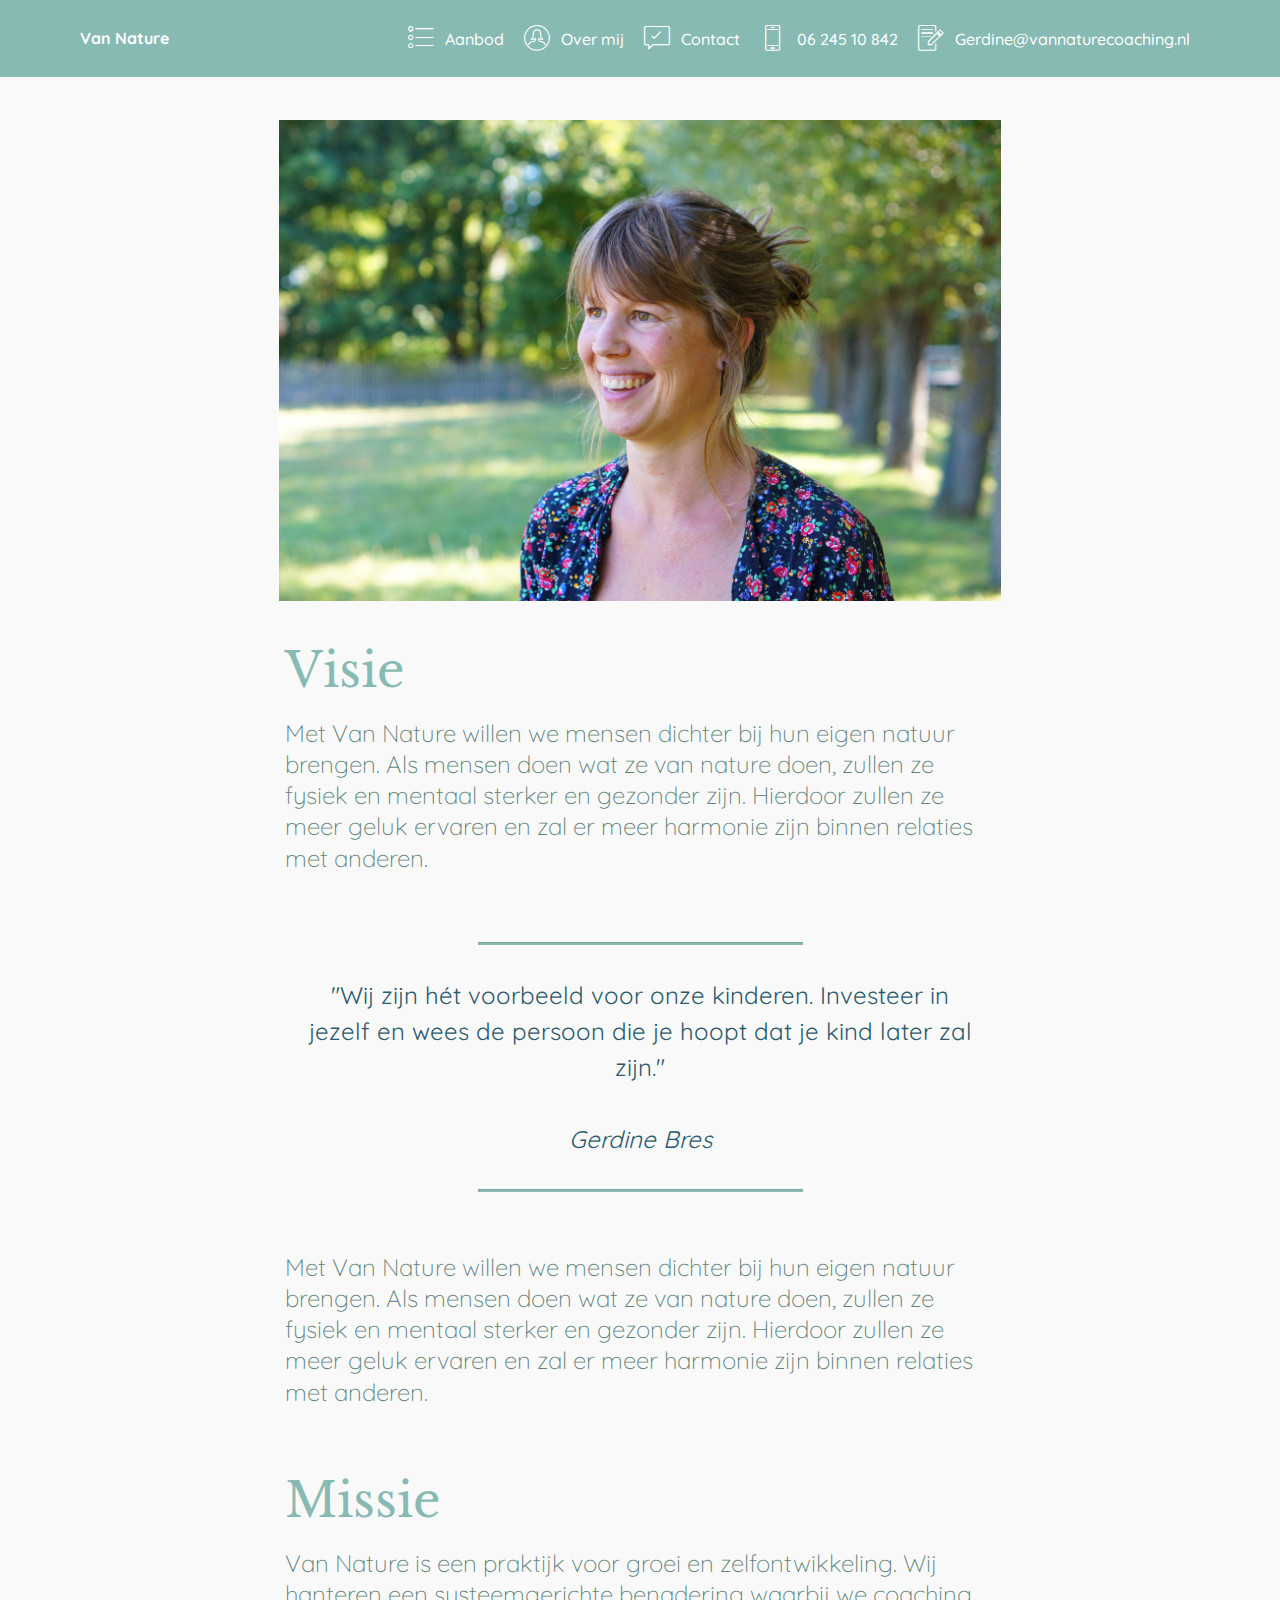
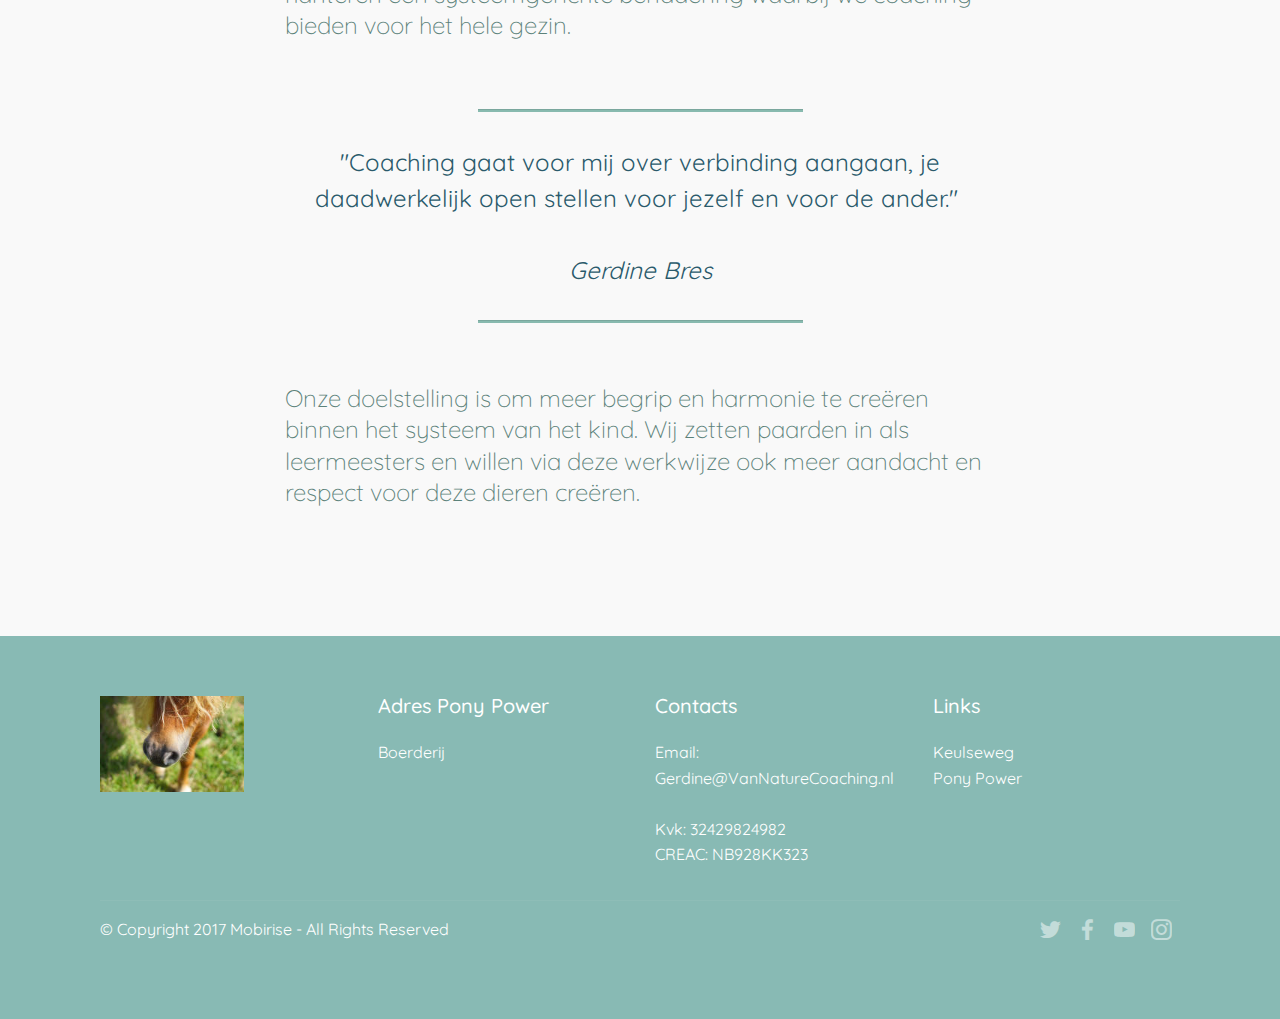
==== commit 91ff8835: "Updated all pages" ====
--- a/page2.html
+++ b/page2.html
@@ -8,15 +8,14 @@
   <meta name="viewport" content="width=device-width, initial-scale=1, minimum-scale=1">
   <link rel="shortcut icon" href="assets/images/logo2.png" type="image/x-icon">
   <meta name="description" content="">
-  <title>About</title>
+  <title>Over mij</title>
   <link rel="stylesheet" href="assets/web/assets/mobirise-icons/mobirise-icons.css">
   <link rel="stylesheet" href="assets/tether/tether.min.css">
   <link rel="stylesheet" href="assets/bootstrap/css/bootstrap.min.css">
   <link rel="stylesheet" href="assets/bootstrap/css/bootstrap-grid.min.css">
   <link rel="stylesheet" href="assets/bootstrap/css/bootstrap-reboot.min.css">
+  <link rel="stylesheet" href="assets/dropdown/css/style.css">
   <link rel="stylesheet" href="assets/socicon/css/styles.css">
-  <link rel="stylesheet" href="assets/dropdown/css/style.css">
-  <link rel="stylesheet" href="assets/animatecss/animate.min.css">
   <link rel="stylesheet" href="assets/theme/css/style.css">
   <link rel="stylesheet" href="assets/mobirise/css/mbr-additional.css" type="text/css">
   
@@ -45,52 +44,72 @@
             </div>
         </div>
         <div class="collapse navbar-collapse" id="navbarSupportedContent">
-            <ul class="navbar-nav nav-dropdown nav-right" data-app-modern-menu="true"><li class="nav-item">
-                    <a class="nav-link link text-white display-4" href="page2.html"><span class="mbri-user2 mbr-iconfont mbr-iconfont-btn"></span>
+            <ul class="navbar-nav nav-dropdown nav-right" data-app-modern-menu="true"><li class="nav-item dropdown">
+                    <a class="nav-link link text-white display-4" href="page4.html" aria-expanded="false"><span class="mbri-bulleted-list mbr-iconfont mbr-iconfont-btn"></span>Aanbod</a>
+                </li><li class="nav-item dropdown">
+                    <a class="nav-link link text-white display-4" href="page2.html" aria-expanded="false"><span class="mbri-user2 mbr-iconfont mbr-iconfont-btn"></span>
                         
                         Over mij</a>
-                </li><li class="nav-item">
-                    <a class="nav-link link text-white display-4" href="https://mobirise.co"><span class="mbri-bulleted-list mbr-iconfont mbr-iconfont-btn"></span>Aanbod</a>
                 </li><li class="nav-item"><a class="nav-link link text-white display-4" href="https://mobirise.co"><span class="mbri-cust-feedback mbr-iconfont mbr-iconfont-btn"></span>
-                        Contact</a></li><li class="nav-item"><a class="nav-link link text-white display-4" href="https://mobirise.co">&nbsp; &nbsp; &nbsp;&nbsp;</a></li><li class="nav-item"><a class="nav-link link text-white display-4" href="tel:06 5577 5917"><span class="mbri-mobile2 mbr-iconfont mbr-iconfont-btn"></span>06 245 10 842</a></li><li class="nav-item"><a class="nav-link link text-white display-4" href="https://mobirise.co"><span class="mbri-edit mbr-iconfont mbr-iconfont-btn"></span>Gerdine@vannaturecoaching.nl</a></li></ul>
+                        Contact</a></li><li class="nav-item"><a class="nav-link link text-white display-4" href="tel:06 5577 5917"><span class="mbri-mobile2 mbr-iconfont mbr-iconfont-btn"></span>06 245 10 842</a></li><li class="nav-item"><a class="nav-link link text-white display-4" href="https://mobirise.co"><span class="mbri-edit mbr-iconfont mbr-iconfont-btn"></span>Gerdine@vannaturecoaching.nl</a></li></ul>
             
         </div>
     </nav>
 </section>
 
-<section class="engine"><a href="https://mobirise.info/l">free site templates</a></section><section class="mbr-section content4 cid-r8sdyvc9zH" id="content4-1h">
-
-    
-
-    <div class="container">
-        <div class="media-container-row">
-            <div class="title col-12 col-md-8">
-                <h2 class="align-center pb-3 mbr-fonts-style display-2">
-                    <br>Visie</h2>
-                <h3 class="mbr-section-subtitle align-center mbr-light mbr-fonts-style display-5">Met Van Nature willen we mensen dichter bij hun eigen natuur brengen. Als mensen doen wat ze van nature doen, zullen ze fysiek en mentaal sterker en gezonder zijn. Hierdoor zullen ze meer geluk ervaren en zal er meer harmonie zijn binnen relaties met anderen.&nbsp;<br><br>Kinderen staan nog dicht bij hun eigen natuur, ze reageren vaak intuïtief. Door hier ruimte en aandacht aan te geven, kan dit behouden blijven en groeien. Kinderen die zich emotioneel goed ontwikkelen, hebben sterke sociale vaardigheden waardoor ze (ook op volwassen leeftijd) goed met anderen kunnen samenwerken.</h3>
-                
-            </div>
-        </div>
-    </div>
-</section>
-
-<section class="cid-r8sfEENh8F mbr-parallax-background" id="header2-1k">
-
-    
-
-    <div class="mbr-overlay" style="opacity: 0.4; background-color: rgb(35, 35, 35);"></div>
-
-    <div class="container align-center">
-        <div class="row justify-content-md-center">
-            <div class="mbr-white col-md-10">
-                
-                
-                <p class="mbr-text pb-3 mbr-fonts-style display-5">"Wij zijn hét voorbeeld voor onze kinderen. Investeer in jezelf en wees de persoon die je hoopt dat je kind later zal zijn."<br><br>Gerdine Bres</p>
-                
-            </div>
-        </div>
-    </div>
-    
+<section class="engine"><a href="https://mobirise.info/f">easy site maker</a></section><section class="cid-r8sk2SJiyk" id="image1-1w">
+
+    
+
+    <figure class="mbr-figure container">
+            <div class="image-block" style="width: 65%;">
+                <img src="assets/images/dsc03630-1466x977.jpg" width="1400" alt="Mobirise" title="">
+                
+            </div>
+    </figure>
+</section>
+
+<section class="mbr-section content4 cid-r8sdyvc9zH" id="content4-1h">
+
+    
+
+    <div class="container">
+        <div class="media-container-row">
+            <div class="title col-12 col-md-8">
+                <h2 class="align-center pb-3 mbr-fonts-style display-2">Visie</h2>
+                <h3 class="mbr-section-subtitle align-center mbr-light mbr-fonts-style display-5">Met Van Nature willen we mensen dichter bij hun eigen natuur brengen. Als mensen doen wat ze van nature doen, zullen ze fysiek en mentaal sterker en gezonder zijn. Hierdoor zullen ze meer geluk ervaren en zal er meer harmonie zijn binnen relaties met anderen.&nbsp;<br></h3>
+                
+            </div>
+        </div>
+    </div>
+</section>
+
+<section class="mbr-section article content10 cid-r8skxKEZ9u" id="content10-1x">
+    
+     
+
+    <div class="container">
+        <div class="inner-container" style="width: 61%;">
+            <hr class="line" style="width: 48%;">
+            <div class="section-text align-center mbr-white mbr-fonts-style display-5">"Wij zijn hét voorbeeld voor onze kinderen. Investeer in jezelf en wees de persoon die je hoopt dat je kind later zal zijn."<br><br><em>Gerdine Bres</em></div>
+            <hr class="line" style="width: 48%;">
+        </div>
+    </div>
+</section>
+
+<section class="mbr-section content4 cid-r8skyP3FWU" id="content4-1y">
+
+    
+
+    <div class="container">
+        <div class="media-container-row">
+            <div class="title col-12 col-md-8">
+                
+                <h3 class="mbr-section-subtitle align-center mbr-light mbr-fonts-style display-5">Met Van Nature willen we mensen dichter bij hun eigen natuur brengen. Als mensen doen wat ze van nature doen, zullen ze fysiek en mentaal sterker en gezonder zijn. Hierdoor zullen ze meer geluk ervaren en zal er meer harmonie zijn binnen relaties met anderen.&nbsp;</h3>
+                
+            </div>
+        </div>
+    </div>
 </section>
 
 <section class="mbr-section content4 cid-r8sbUVaoCe" id="content4-1g">
@@ -102,14 +121,42 @@
             <div class="title col-12 col-md-8">
                 <h2 class="align-center pb-3 mbr-fonts-style display-2">
                     Missie</h2>
-                <h3 class="mbr-section-subtitle align-center mbr-light mbr-fonts-style display-5">Van Nature is een praktijk voor groei en zelfontwikkeling. Wij hanteren een systeemgerichte benadering waarbij we coaching bieden voor het hele gezin. <br><br>Onze doelstelling is om meer begrip en harmonie te creëren binnen het systeem van het kind. Wij zetten paarden in als leermeesters en willen via deze werkwijze ook meer aandacht en respect voor deze dieren creëren.&nbsp;</h3>
-                
-            </div>
-        </div>
-    </div>
-</section>
-
-<section class="cid-r8rbdr5dPn mbr-reveal" id="footer1-15">
+                <h3 class="mbr-section-subtitle align-center mbr-light mbr-fonts-style display-5">Van Nature is een praktijk voor groei en zelfontwikkeling. Wij hanteren een systeemgerichte benadering waarbij we coaching bieden voor het hele gezin. <br></h3>
+                
+            </div>
+        </div>
+    </div>
+</section>
+
+<section class="mbr-section article content10 cid-r8sprHIjSG" id="content10-1z">
+    
+     
+
+    <div class="container">
+        <div class="inner-container" style="width: 61%;">
+            <hr class="line" style="width: 48%;">
+            <div class="section-text align-center mbr-white mbr-fonts-style display-5">"Coaching gaat voor mij over verbinding aangaan, je daadwerkelijk open stellen voor jezelf en voor de ander."&nbsp;<br><br><em>Gerdine Bres</em></div>
+            <hr class="line" style="width: 48%;">
+        </div>
+    </div>
+</section>
+
+<section class="mbr-section content4 cid-r8spsrOwX0" id="content4-20">
+
+    
+
+    <div class="container">
+        <div class="media-container-row">
+            <div class="title col-12 col-md-8">
+                
+                <h3 class="mbr-section-subtitle align-center mbr-light mbr-fonts-style display-5">Onze doelstelling is om meer begrip en harmonie te creëren binnen het systeem van het kind. Wij zetten paarden in als leermeesters en willen via deze werkwijze ook meer aandacht en respect voor deze dieren creëren.&nbsp;</h3>
+                
+            </div>
+        </div>
+    </div>
+</section>
+
+<section class="cid-r8rbdr5dPn" id="footer1-15">
 
     
 
@@ -193,14 +240,11 @@
   <script src="assets/tether/tether.min.js"></script>
   <script src="assets/bootstrap/js/bootstrap.min.js"></script>
   <script src="assets/smoothscroll/smooth-scroll.js"></script>
-  <script src="assets/viewportchecker/jquery.viewportchecker.js"></script>
-  <script src="assets/parallax/jarallax.min.js"></script>
   <script src="assets/dropdown/js/script.min.js"></script>
   <script src="assets/touchswipe/jquery.touch-swipe.min.js"></script>
   <script src="assets/theme/js/script.js"></script>
   
   
-  <input name="animation" type="hidden">
-   <div id="scrollToTop" class="scrollToTop mbr-arrow-up"><a style="text-align: center;"><i></i></a></div>
+ <div id="scrollToTop" class="scrollToTop mbr-arrow-up"><a style="text-align: center;"><i></i></a></div>
   </body>
 </html>--- a/assets/mobirise/css/mbr-additional.css
+++ b/assets/mobirise/css/mbr-additional.css
@@ -1777,10 +1777,112 @@
 .cid-r8qT0mQDrl {
   background-image: url("../../../assets/images/dsc04925-1214x809.jpg");
 }
+.cid-r8sQKrhMLE {
+  padding-top: 90px;
+  padding-bottom: 90px;
+  background-color: #f9f9f9;
+}
+.cid-r8sQKrhMLE .mbr-section-subtitle {
+  color: #767676;
+}
+.cid-r8sQKrhMLE .formoid {
+  margin: auto;
+}
+.cid-r8sQKrhMLE .form-control {
+  padding-left: 1.5rem;
+  padding-right: 1.5rem;
+}
+.cid-r8sQKrhMLE a.btn {
+  flex: 0 0 auto;
+  -webkit-flex: 0 0 auto;
+}
+.cid-r8sQKrhMLE .input-group-btn {
+  align-self: center;
+  -webkit-align-self: center;
+  z-index: 3;
+}
+.cid-r8sQKrhMLE .input-group-btn .btn {
+  padding-top: 1rem;
+  padding-bottom: 1rem;
+  border-top-right-radius: 3px;
+  border-bottom-right-radius: 3px;
+}
+.cid-r8sQKrhMLE a:not([href]):not([tabindex]) {
+  color: #fff;
+}
+.cid-r8sQKrhMLE a.btn-white:not([href]):not([tabindex]) {
+  color: #333;
+}
+.cid-r8sQKrhMLE .mbr-subscribe .input-group-btn {
+  display: inline-block;
+}
+.cid-r8sQKrhMLE .mbr-subscribe .input-group-btn button,
+.cid-r8sQKrhMLE .mbr-subscribe .input-group-btn a {
+  margin-top: 0 !important;
+  margin-bottom: 0 !important;
+}
+@media (max-width: 350px) {
+  .cid-r8sQKrhMLE .mbr-subscribe {
+    flex-direction: column;
+    -webkit-flex-direction: column;
+  }
+  .cid-r8sQKrhMLE input[type="email"] {
+    width: 100%;
+    margin-bottom: 2px;
+  }
+  .cid-r8sQKrhMLE .input-group-btn {
+    width: 100%;
+  }
+  .cid-r8sQKrhMLE .input-group-btn .btn {
+    border-radius: 3px;
+  }
+}
+@media (max-width: 768px) {
+  .cid-r8sQKrhMLE .input-group-btn a.btn {
+    width: 100%;
+  }
+  .cid-r8sQKrhMLE .input-group-btn {
+    width: calc(92%);
+  }
+  .cid-r8sQKrhMLE .input-group-btn button[type="submit"] {
+    width: 100%;
+  }
+  .cid-r8sQKrhMLE .input-group {
+    display: -webkit-flex;
+    flex-direction: column;
+    flex-wrap: wrap;
+    margin: auto;
+    max-width: 300px;
+    -webkit-flex-direction: column;
+    -webkit-flex-wrap: wrap;
+  }
+  .cid-r8sQKrhMLE .input-group input[type="email"] {
+    width: 100%;
+    margin-bottom: 3px;
+  }
+  .cid-r8sQKrhMLE .input-group span {
+    display: inline;
+    padding-left: 0;
+    padding-right: 0;
+  }
+  .cid-r8sQKrhMLE .input-group-btn button,
+  .cid-r8sQKrhMLE .input-group-btn a {
+    margin-left: 0 !important;
+    margin-right: 0 !important;
+  }
+}
+@media (min-width: 769px) {
+  .cid-r8sQKrhMLE .mbr-subscribe > * {
+    margin: 0 0.5rem;
+  }
+}
+.cid-r8sQKrhMLE H2 {
+  color: #97cdd4;
+}
 .cid-r8qNDAJxV4 {
   padding-top: 120px;
-  padding-bottom: 120px;
-  background-color: #ffffff;
+  padding-bottom: 0px;
+  background-color: #f9f9f9;
 }
 .cid-r8qNDAJxV4 .mbr-section-subtitle {
   color: #88baaf;
@@ -1792,7 +1894,7 @@
 .cid-r8qTrAtr4J {
   padding-top: 105px;
   padding-bottom: 105px;
-  background-color: #b2d2cb;
+  background-color: #f9f9f9;
 }
 .cid-r8qTrAtr4J .card-box {
   padding: 0 2rem;
@@ -1837,7 +1939,7 @@
 .cid-r8qRCjasQz {
   padding-top: 60px;
   padding-bottom: 0px;
-  background-color: #ffffff;
+  background-color: #f9f9f9;
 }
 .cid-r8qRCjasQz .mbr-section-subtitle {
   color: #88baaf;
@@ -1849,7 +1951,7 @@
 .cid-r8qS6i1QYA {
   padding-top: 0px;
   padding-bottom: 90px;
-  background-color: #ffffff;
+  background-color: #f9f9f9;
 }
 .cid-r8qS6i1QYA .mbr-section-subtitle {
   color: #767676;
@@ -1860,7 +1962,7 @@
   flex-wrap: wrap;
 }
 .cid-r8qS6i1QYA .mbr-text {
-  color: #767676;
+  color: #88baaf;
 }
 .cid-r8qS6i1QYA .mbr-author-desc {
   display: block;
@@ -1972,9 +2074,30 @@
     -webkit-justify-content: center;
   }
 }
+.cid-r8sk2SJiyk {
+  background: #f9f9f9;
+  padding-top: 120px;
+  padding-bottom: 0px;
+}
+.cid-r8sk2SJiyk .image-block {
+  margin: auto;
+}
+.cid-r8sk2SJiyk figcaption {
+  position: relative;
+}
+.cid-r8sk2SJiyk figcaption div {
+  position: absolute;
+  bottom: 0;
+  width: 100%;
+}
+@media (max-width: 768px) {
+  .cid-r8sk2SJiyk .image-block {
+    width: 100% !important;
+  }
+}
 .cid-r8sdyvc9zH {
-  padding-top: 105px;
-  padding-bottom: 75px;
+  padding-top: 45px;
+  padding-bottom: 60px;
   background-color: #f9f9f9;
 }
 .cid-r8sdyvc9zH .mbr-section-subtitle {
@@ -1985,14 +2108,46 @@
   color: #88bab4;
   text-align: left;
 }
-.cid-r8sfEENh8F {
-  padding-top: 135px;
-  padding-bottom: 135px;
-  background-image: url("../../../assets/images/dsc04890-1-2000x1333.jpg");
+.cid-r8skxKEZ9u {
+  padding-top: 0px;
+  padding-bottom: 0px;
+  background-color: #f9f9f9;
+}
+.cid-r8skxKEZ9u .line {
+  background-color: #88baaf;
+  color: #88baaf;
+  align: center;
+  height: 2px;
+  margin: 0 auto;
+}
+.cid-r8skxKEZ9u .section-text {
+  padding: 2rem 0;
+  color: #2a5a6b;
+}
+.cid-r8skxKEZ9u .inner-container {
+  margin: 0 auto;
+}
+@media (max-width: 768px) {
+  .cid-r8skxKEZ9u .inner-container {
+    width: 100% !important;
+  }
+}
+.cid-r8skyP3FWU {
+  padding-top: 60px;
+  padding-bottom: 60px;
+  background-color: #f9f9f9;
+}
+.cid-r8skyP3FWU .mbr-section-subtitle {
+  color: #5c827a;
+  text-align: left;
+}
+.cid-r8skyP3FWU H2 {
+  color: #88bab4;
+  text-align: left;
 }
 .cid-r8sbUVaoCe {
-  padding-top: 90px;
-  padding-bottom: 90px;
+  padding-top: 0px;
+  padding-bottom: 60px;
   background-color: #f9f9f9;
 }
 .cid-r8sbUVaoCe .mbr-section-subtitle {
@@ -2002,6 +2157,30 @@
 .cid-r8sbUVaoCe H2 {
   color: #88bab4;
   text-align: left;
+}
+.cid-r8sprHIjSG {
+  padding-top: 0px;
+  padding-bottom: 0px;
+  background-color: #f9f9f9;
+}
+.cid-r8sprHIjSG .line {
+  background-color: #88baaf;
+  color: #88baaf;
+  align: center;
+  height: 2px;
+  margin: 0 auto;
+}
+.cid-r8sprHIjSG .section-text {
+  padding: 2rem 0;
+  color: #2a5a6b;
+}
+.cid-r8sprHIjSG .inner-container {
+  margin: 0 auto;
+}
+@media (max-width: 768px) {
+  .cid-r8sprHIjSG .inner-container {
+    width: 100% !important;
+  }
 }
 .cid-r8rbdnkQPX .navbar {
   padding: .5rem 0;
@@ -2400,6 +2579,19 @@
 .cid-r8rbdnkQPX .dropdown-item:hover {
   color: #2a5a6b !important;
 }
+.cid-r8spsrOwX0 {
+  padding-top: 60px;
+  padding-bottom: 120px;
+  background-color: #f9f9f9;
+}
+.cid-r8spsrOwX0 .mbr-section-subtitle {
+  color: #5c827a;
+  text-align: left;
+}
+.cid-r8spsrOwX0 H2 {
+  color: #88bab4;
+  text-align: left;
+}
 .cid-r8rbdr5dPn {
   padding-top: 60px;
   padding-bottom: 60px;
@@ -3023,3 +3215,1045 @@
     -webkit-justify-content: center;
   }
 }
+.cid-r8sVm6Pf7O {
+  background-image: url("../../../assets/images/dsc04925-1214x809.jpg");
+}
+.cid-r8sVm6Pf7O H1 {
+  text-align: center;
+}
+.cid-r8srlf0Msb {
+  padding-top: 120px;
+  padding-bottom: 0px;
+  background-color: #f9f9f9;
+}
+.cid-r8srlf0Msb .mbr-section-subtitle {
+  color: #5c827a;
+  text-align: left;
+}
+.cid-r8srlf0Msb H2 {
+  color: #88bab4;
+  text-align: left;
+}
+.cid-r8srlfTq8c {
+  padding-top: 120px;
+  padding-bottom: 0px;
+  background-color: #f9f9f9;
+}
+.cid-r8srlfTq8c .mbr-section-subtitle {
+  color: #5c827a;
+  text-align: left;
+}
+.cid-r8srlfTq8c H2 {
+  color: #88bab4;
+  text-align: left;
+}
+.cid-r8srlgrLuX .navbar {
+  padding: .5rem 0;
+  background: #88bab4;
+  transition: none;
+  min-height: 77px;
+}
+.cid-r8srlgrLuX .navbar-dropdown.bg-color.transparent.opened {
+  background: #88bab4;
+}
+.cid-r8srlgrLuX a {
+  font-style: normal;
+}
+.cid-r8srlgrLuX .nav-item span {
+  padding-right: 0.4em;
+  line-height: 0.5em;
+  vertical-align: text-bottom;
+  position: relative;
+  text-decoration: none;
+}
+.cid-r8srlgrLuX .nav-item a {
+  display: -webkit-flex;
+  align-items: center;
+  justify-content: center;
+  padding: 0.7rem 0 !important;
+  margin: 0rem .65rem !important;
+  -webkit-align-items: center;
+  -webkit-justify-content: center;
+}
+.cid-r8srlgrLuX .nav-item:focus,
+.cid-r8srlgrLuX .nav-link:focus {
+  outline: none;
+}
+.cid-r8srlgrLuX .btn {
+  padding: 0.4rem 1.5rem;
+  display: -webkit-inline-flex;
+  align-items: center;
+  -webkit-align-items: center;
+}
+.cid-r8srlgrLuX .btn .mbr-iconfont {
+  font-size: 1.6rem;
+}
+.cid-r8srlgrLuX .menu-logo {
+  margin-right: auto;
+}
+.cid-r8srlgrLuX .menu-logo .navbar-brand {
+  display: -webkit-flex;
+  margin-left: 5rem;
+  padding: 0;
+  transition: padding .2s;
+  min-height: 3.8rem;
+  align-items: center;
+  -webkit-align-items: center;
+}
+.cid-r8srlgrLuX .menu-logo .navbar-brand .navbar-caption-wrap {
+  display: -webkit-flex;
+  -webkit-align-items: center;
+  align-items: center;
+  word-break: break-word;
+  min-width: 7rem;
+  margin: .3rem 0;
+}
+.cid-r8srlgrLuX .menu-logo .navbar-brand .navbar-caption-wrap .navbar-caption {
+  line-height: 1.2rem !important;
+  padding-right: 2rem;
+}
+.cid-r8srlgrLuX .menu-logo .navbar-brand .navbar-logo {
+  font-size: 4rem;
+  transition: font-size 0.25s;
+}
+.cid-r8srlgrLuX .menu-logo .navbar-brand .navbar-logo img {
+  display: -webkit-flex;
+}
+.cid-r8srlgrLuX .menu-logo .navbar-brand .navbar-logo .mbr-iconfont {
+  transition: font-size 0.25s;
+}
+.cid-r8srlgrLuX .navbar-toggleable-sm .navbar-collapse {
+  justify-content: flex-end;
+  -webkit-justify-content: flex-end;
+  padding-right: 5rem;
+  width: auto;
+}
+.cid-r8srlgrLuX .navbar-toggleable-sm .navbar-collapse .navbar-nav {
+  flex-wrap: wrap;
+  -webkit-flex-wrap: wrap;
+  padding-left: 0;
+}
+.cid-r8srlgrLuX .navbar-toggleable-sm .navbar-collapse .navbar-nav .nav-item {
+  -webkit-align-self: center;
+  align-self: center;
+}
+.cid-r8srlgrLuX .navbar-toggleable-sm .navbar-collapse .navbar-buttons {
+  padding-left: 0;
+  padding-bottom: 0;
+}
+.cid-r8srlgrLuX .dropdown .dropdown-menu {
+  background: #88bab4;
+  display: none;
+  position: absolute;
+  min-width: 5rem;
+  padding-top: 1.4rem;
+  padding-bottom: 1.4rem;
+  text-align: left;
+}
+.cid-r8srlgrLuX .dropdown .dropdown-menu .dropdown-item {
+  width: auto;
+  padding: 0.235em 1.5385em 0.235em 1.5385em !important;
+}
+.cid-r8srlgrLuX .dropdown .dropdown-menu .dropdown-item::after {
+  right: 0.5rem;
+}
+.cid-r8srlgrLuX .dropdown .dropdown-menu .dropdown-submenu {
+  margin: 0;
+}
+.cid-r8srlgrLuX .dropdown.open > .dropdown-menu {
+  display: block;
+}
+.cid-r8srlgrLuX .navbar-toggleable-sm.opened:after {
+  position: absolute;
+  width: 100vw;
+  height: 100vh;
+  content: '';
+  background-color: rgba(0, 0, 0, 0.1);
+  left: 0;
+  bottom: 0;
+  transform: translateY(100%);
+  -webkit-transform: translateY(100%);
+  z-index: 1000;
+}
+.cid-r8srlgrLuX .navbar.navbar-short {
+  min-height: 60px;
+  transition: all .2s;
+}
+.cid-r8srlgrLuX .navbar.navbar-short .navbar-toggler-right {
+  top: 20px;
+}
+.cid-r8srlgrLuX .navbar.navbar-short .navbar-logo a {
+  font-size: 2.5rem !important;
+  line-height: 2.5rem;
+  transition: font-size 0.25s;
+}
+.cid-r8srlgrLuX .navbar.navbar-short .navbar-logo a .mbr-iconfont {
+  font-size: 2.5rem !important;
+}
+.cid-r8srlgrLuX .navbar.navbar-short .navbar-logo a img {
+  height: 3rem !important;
+}
+.cid-r8srlgrLuX .navbar.navbar-short .navbar-brand {
+  min-height: 3rem;
+}
+.cid-r8srlgrLuX button.navbar-toggler {
+  width: 31px;
+  height: 18px;
+  cursor: pointer;
+  transition: all .2s;
+  top: 1.5rem;
+  right: 1rem;
+}
+.cid-r8srlgrLuX button.navbar-toggler:focus {
+  outline: none;
+}
+.cid-r8srlgrLuX button.navbar-toggler .hamburger span {
+  position: absolute;
+  right: 0;
+  width: 30px;
+  height: 2px;
+  border-right: 5px;
+  background-color: #ffffff;
+}
+.cid-r8srlgrLuX button.navbar-toggler .hamburger span:nth-child(1) {
+  top: 0;
+  transition: all .2s;
+}
+.cid-r8srlgrLuX button.navbar-toggler .hamburger span:nth-child(2) {
+  top: 8px;
+  transition: all .15s;
+}
+.cid-r8srlgrLuX button.navbar-toggler .hamburger span:nth-child(3) {
+  top: 8px;
+  transition: all .15s;
+}
+.cid-r8srlgrLuX button.navbar-toggler .hamburger span:nth-child(4) {
+  top: 16px;
+  transition: all .2s;
+}
+.cid-r8srlgrLuX nav.opened .hamburger span:nth-child(1) {
+  top: 8px;
+  width: 0;
+  opacity: 0;
+  right: 50%;
+  transition: all .2s;
+}
+.cid-r8srlgrLuX nav.opened .hamburger span:nth-child(2) {
+  -webkit-transform: rotate(45deg);
+  transform: rotate(45deg);
+  transition: all .25s;
+}
+.cid-r8srlgrLuX nav.opened .hamburger span:nth-child(3) {
+  -webkit-transform: rotate(-45deg);
+  transform: rotate(-45deg);
+  transition: all .25s;
+}
+.cid-r8srlgrLuX nav.opened .hamburger span:nth-child(4) {
+  top: 8px;
+  width: 0;
+  opacity: 0;
+  right: 50%;
+  transition: all .2s;
+}
+.cid-r8srlgrLuX .collapsed.navbar-expand {
+  flex-direction: column;
+  -webkit-flex-direction: column;
+}
+.cid-r8srlgrLuX .collapsed .btn {
+  display: -webkit-flex;
+}
+.cid-r8srlgrLuX .collapsed .navbar-collapse {
+  display: none !important;
+  padding-right: 0 !important;
+}
+.cid-r8srlgrLuX .collapsed .navbar-collapse.collapsing,
+.cid-r8srlgrLuX .collapsed .navbar-collapse.show {
+  display: block !important;
+}
+.cid-r8srlgrLuX .collapsed .navbar-collapse.collapsing .navbar-nav,
+.cid-r8srlgrLuX .collapsed .navbar-collapse.show .navbar-nav {
+  display: block;
+  text-align: center;
+}
+.cid-r8srlgrLuX .collapsed .navbar-collapse.collapsing .navbar-nav .nav-item,
+.cid-r8srlgrLuX .collapsed .navbar-collapse.show .navbar-nav .nav-item {
+  clear: both;
+}
+.cid-r8srlgrLuX .collapsed .navbar-collapse.collapsing .navbar-nav .nav-item:last-child,
+.cid-r8srlgrLuX .collapsed .navbar-collapse.show .navbar-nav .nav-item:last-child {
+  margin-bottom: 1rem;
+}
+.cid-r8srlgrLuX .collapsed .navbar-collapse.collapsing .navbar-buttons,
+.cid-r8srlgrLuX .collapsed .navbar-collapse.show .navbar-buttons {
+  text-align: center;
+}
+.cid-r8srlgrLuX .collapsed .navbar-collapse.collapsing .navbar-buttons:last-child,
+.cid-r8srlgrLuX .collapsed .navbar-collapse.show .navbar-buttons:last-child {
+  margin-bottom: 1rem;
+}
+.cid-r8srlgrLuX .collapsed button.navbar-toggler {
+  display: block;
+}
+.cid-r8srlgrLuX .collapsed .navbar-brand {
+  margin-left: 1rem !important;
+}
+.cid-r8srlgrLuX .collapsed .navbar-toggleable-sm {
+  flex-direction: column;
+  -webkit-flex-direction: column;
+}
+.cid-r8srlgrLuX .collapsed .dropdown .dropdown-menu {
+  width: 100%;
+  text-align: center;
+  position: relative;
+  opacity: 0;
+  display: block;
+  height: 0;
+  visibility: hidden;
+  padding: 0;
+  transition-duration: .5s;
+  transition-property: opacity,padding,height;
+}
+.cid-r8srlgrLuX .collapsed .dropdown.open > .dropdown-menu {
+  position: relative;
+  opacity: 1;
+  height: auto;
+  padding: 1.4rem 0;
+  visibility: visible;
+}
+.cid-r8srlgrLuX .collapsed .dropdown .dropdown-submenu {
+  left: 0;
+  text-align: center;
+  width: 100%;
+}
+.cid-r8srlgrLuX .collapsed .dropdown .dropdown-toggle[data-toggle="dropdown-submenu"]::after {
+  margin-top: 0;
+  position: inherit;
+  right: 0;
+  top: 50%;
+  display: inline-block;
+  width: 0;
+  height: 0;
+  margin-left: .3em;
+  vertical-align: middle;
+  content: "";
+  border-top: .30em solid;
+  border-right: .30em solid transparent;
+  border-left: .30em solid transparent;
+}
+@media (max-width: 991px) {
+  .cid-r8srlgrLuX .navbar-expand {
+    flex-direction: column;
+    -webkit-flex-direction: column;
+  }
+  .cid-r8srlgrLuX img {
+    height: 3.8rem !important;
+  }
+  .cid-r8srlgrLuX .btn {
+    display: -webkit-flex;
+  }
+  .cid-r8srlgrLuX button.navbar-toggler {
+    display: block;
+  }
+  .cid-r8srlgrLuX .navbar-brand {
+    margin-left: 1rem !important;
+  }
+  .cid-r8srlgrLuX .navbar-toggleable-sm {
+    flex-direction: column;
+    -webkit-flex-direction: column;
+  }
+  .cid-r8srlgrLuX .navbar-collapse {
+    display: none !important;
+    padding-right: 0 !important;
+  }
+  .cid-r8srlgrLuX .navbar-collapse.collapsing,
+  .cid-r8srlgrLuX .navbar-collapse.show {
+    display: block !important;
+  }
+  .cid-r8srlgrLuX .navbar-collapse.collapsing .navbar-nav,
+  .cid-r8srlgrLuX .navbar-collapse.show .navbar-nav {
+    display: block;
+    text-align: center;
+  }
+  .cid-r8srlgrLuX .navbar-collapse.collapsing .navbar-nav .nav-item,
+  .cid-r8srlgrLuX .navbar-collapse.show .navbar-nav .nav-item {
+    clear: both;
+  }
+  .cid-r8srlgrLuX .navbar-collapse.collapsing .navbar-nav .nav-item:last-child,
+  .cid-r8srlgrLuX .navbar-collapse.show .navbar-nav .nav-item:last-child {
+    margin-bottom: 1rem;
+  }
+  .cid-r8srlgrLuX .navbar-collapse.collapsing .navbar-buttons,
+  .cid-r8srlgrLuX .navbar-collapse.show .navbar-buttons {
+    text-align: center;
+  }
+  .cid-r8srlgrLuX .navbar-collapse.collapsing .navbar-buttons:last-child,
+  .cid-r8srlgrLuX .navbar-collapse.show .navbar-buttons:last-child {
+    margin-bottom: 1rem;
+  }
+  .cid-r8srlgrLuX .dropdown .dropdown-menu {
+    width: 100%;
+    text-align: center;
+    position: relative;
+    opacity: 0;
+    display: block;
+    height: 0;
+    visibility: hidden;
+    padding: 0;
+    transition-duration: .5s;
+    transition-property: opacity,padding,height;
+  }
+  .cid-r8srlgrLuX .dropdown.open > .dropdown-menu {
+    position: relative;
+    opacity: 1;
+    height: auto;
+    padding: 1.4rem 0;
+    visibility: visible;
+  }
+  .cid-r8srlgrLuX .dropdown .dropdown-submenu {
+    left: 0;
+    text-align: center;
+    width: 100%;
+  }
+  .cid-r8srlgrLuX .dropdown .dropdown-toggle[data-toggle="dropdown-submenu"]::after {
+    margin-top: 0;
+    position: inherit;
+    right: 0;
+    top: 50%;
+    display: inline-block;
+    width: 0;
+    height: 0;
+    margin-left: .3em;
+    vertical-align: middle;
+    content: "";
+    border-top: .30em solid;
+    border-right: .30em solid transparent;
+    border-left: .30em solid transparent;
+  }
+}
+@media (min-width: 767px) {
+  .cid-r8srlgrLuX .menu-logo {
+    flex-shrink: 0;
+    -webkit-flex-shrink: 0;
+  }
+}
+.cid-r8srlgrLuX .navbar-collapse {
+  flex-basis: auto;
+  -webkit-flex-basis: auto;
+}
+.cid-r8srlgrLuX .nav-link:hover,
+.cid-r8srlgrLuX .dropdown-item:hover {
+  color: #2a5a6b !important;
+}
+.cid-r8srtj1kaY {
+  padding-top: 120px;
+  padding-bottom: 120px;
+  background-color: #f9f9f9;
+}
+.cid-r8srtj1kaY .mbr-section-subtitle {
+  color: #5c827a;
+  text-align: left;
+}
+.cid-r8srtj1kaY H2 {
+  color: #88bab4;
+  text-align: left;
+}
+.cid-r8srlh4yvh {
+  padding-top: 60px;
+  padding-bottom: 60px;
+  background-color: #88bab4;
+}
+@media (max-width: 767px) {
+  .cid-r8srlh4yvh .content {
+    text-align: center;
+  }
+  .cid-r8srlh4yvh .content > div:not(:last-child) {
+    margin-bottom: 2rem;
+  }
+}
+@media (max-width: 767px) {
+  .cid-r8srlh4yvh .media-wrap {
+    margin-bottom: 1rem;
+  }
+}
+.cid-r8srlh4yvh .media-wrap .mbr-iconfont-logo {
+  font-size: 7.5rem;
+  color: #f36;
+}
+.cid-r8srlh4yvh .media-wrap img {
+  height: 6rem;
+}
+@media (max-width: 767px) {
+  .cid-r8srlh4yvh .footer-lower .copyright {
+    margin-bottom: 1rem;
+    text-align: center;
+  }
+}
+.cid-r8srlh4yvh .footer-lower hr {
+  margin: 1rem 0;
+  border-color: #fff;
+  opacity: .05;
+}
+.cid-r8srlh4yvh .footer-lower .social-list {
+  padding-left: 0;
+  margin-bottom: 0;
+  list-style: none;
+  display: -webkit-flex;
+  flex-wrap: wrap;
+  justify-content: flex-end;
+  -webkit-justify-content: flex-end;
+  -webkit-flex-wrap: wrap;
+}
+.cid-r8srlh4yvh .footer-lower .social-list .mbr-iconfont-social {
+  font-size: 1.3rem;
+  color: #fff;
+}
+.cid-r8srlh4yvh .footer-lower .social-list .soc-item {
+  margin: 0 .5rem;
+}
+.cid-r8srlh4yvh .footer-lower .social-list a {
+  margin: 0;
+  opacity: .5;
+  -webkit-transition: .2s linear;
+  transition: .2s linear;
+}
+.cid-r8srlh4yvh .footer-lower .social-list a:hover {
+  opacity: 1;
+}
+@media (max-width: 767px) {
+  .cid-r8srlh4yvh .footer-lower .social-list {
+    justify-content: center;
+    -webkit-justify-content: center;
+  }
+}
+.cid-r8sSx8vPVD .navbar {
+  padding: .5rem 0;
+  background: #88bab4;
+  transition: none;
+  min-height: 77px;
+}
+.cid-r8sSx8vPVD .navbar-dropdown.bg-color.transparent.opened {
+  background: #88bab4;
+}
+.cid-r8sSx8vPVD a {
+  font-style: normal;
+}
+.cid-r8sSx8vPVD .nav-item span {
+  padding-right: 0.4em;
+  line-height: 0.5em;
+  vertical-align: text-bottom;
+  position: relative;
+  text-decoration: none;
+}
+.cid-r8sSx8vPVD .nav-item a {
+  display: -webkit-flex;
+  align-items: center;
+  justify-content: center;
+  padding: 0.7rem 0 !important;
+  margin: 0rem .65rem !important;
+  -webkit-align-items: center;
+  -webkit-justify-content: center;
+}
+.cid-r8sSx8vPVD .nav-item:focus,
+.cid-r8sSx8vPVD .nav-link:focus {
+  outline: none;
+}
+.cid-r8sSx8vPVD .btn {
+  padding: 0.4rem 1.5rem;
+  display: -webkit-inline-flex;
+  align-items: center;
+  -webkit-align-items: center;
+}
+.cid-r8sSx8vPVD .btn .mbr-iconfont {
+  font-size: 1.6rem;
+}
+.cid-r8sSx8vPVD .menu-logo {
+  margin-right: auto;
+}
+.cid-r8sSx8vPVD .menu-logo .navbar-brand {
+  display: -webkit-flex;
+  margin-left: 5rem;
+  padding: 0;
+  transition: padding .2s;
+  min-height: 3.8rem;
+  align-items: center;
+  -webkit-align-items: center;
+}
+.cid-r8sSx8vPVD .menu-logo .navbar-brand .navbar-caption-wrap {
+  display: -webkit-flex;
+  -webkit-align-items: center;
+  align-items: center;
+  word-break: break-word;
+  min-width: 7rem;
+  margin: .3rem 0;
+}
+.cid-r8sSx8vPVD .menu-logo .navbar-brand .navbar-caption-wrap .navbar-caption {
+  line-height: 1.2rem !important;
+  padding-right: 2rem;
+}
+.cid-r8sSx8vPVD .menu-logo .navbar-brand .navbar-logo {
+  font-size: 4rem;
+  transition: font-size 0.25s;
+}
+.cid-r8sSx8vPVD .menu-logo .navbar-brand .navbar-logo img {
+  display: -webkit-flex;
+}
+.cid-r8sSx8vPVD .menu-logo .navbar-brand .navbar-logo .mbr-iconfont {
+  transition: font-size 0.25s;
+}
+.cid-r8sSx8vPVD .navbar-toggleable-sm .navbar-collapse {
+  justify-content: flex-end;
+  -webkit-justify-content: flex-end;
+  padding-right: 5rem;
+  width: auto;
+}
+.cid-r8sSx8vPVD .navbar-toggleable-sm .navbar-collapse .navbar-nav {
+  flex-wrap: wrap;
+  -webkit-flex-wrap: wrap;
+  padding-left: 0;
+}
+.cid-r8sSx8vPVD .navbar-toggleable-sm .navbar-collapse .navbar-nav .nav-item {
+  -webkit-align-self: center;
+  align-self: center;
+}
+.cid-r8sSx8vPVD .navbar-toggleable-sm .navbar-collapse .navbar-buttons {
+  padding-left: 0;
+  padding-bottom: 0;
+}
+.cid-r8sSx8vPVD .dropdown .dropdown-menu {
+  background: #88bab4;
+  display: none;
+  position: absolute;
+  min-width: 5rem;
+  padding-top: 1.4rem;
+  padding-bottom: 1.4rem;
+  text-align: left;
+}
+.cid-r8sSx8vPVD .dropdown .dropdown-menu .dropdown-item {
+  width: auto;
+  padding: 0.235em 1.5385em 0.235em 1.5385em !important;
+}
+.cid-r8sSx8vPVD .dropdown .dropdown-menu .dropdown-item::after {
+  right: 0.5rem;
+}
+.cid-r8sSx8vPVD .dropdown .dropdown-menu .dropdown-submenu {
+  margin: 0;
+}
+.cid-r8sSx8vPVD .dropdown.open > .dropdown-menu {
+  display: block;
+}
+.cid-r8sSx8vPVD .navbar-toggleable-sm.opened:after {
+  position: absolute;
+  width: 100vw;
+  height: 100vh;
+  content: '';
+  background-color: rgba(0, 0, 0, 0.1);
+  left: 0;
+  bottom: 0;
+  transform: translateY(100%);
+  -webkit-transform: translateY(100%);
+  z-index: 1000;
+}
+.cid-r8sSx8vPVD .navbar.navbar-short {
+  min-height: 60px;
+  transition: all .2s;
+}
+.cid-r8sSx8vPVD .navbar.navbar-short .navbar-toggler-right {
+  top: 20px;
+}
+.cid-r8sSx8vPVD .navbar.navbar-short .navbar-logo a {
+  font-size: 2.5rem !important;
+  line-height: 2.5rem;
+  transition: font-size 0.25s;
+}
+.cid-r8sSx8vPVD .navbar.navbar-short .navbar-logo a .mbr-iconfont {
+  font-size: 2.5rem !important;
+}
+.cid-r8sSx8vPVD .navbar.navbar-short .navbar-logo a img {
+  height: 3rem !important;
+}
+.cid-r8sSx8vPVD .navbar.navbar-short .navbar-brand {
+  min-height: 3rem;
+}
+.cid-r8sSx8vPVD button.navbar-toggler {
+  width: 31px;
+  height: 18px;
+  cursor: pointer;
+  transition: all .2s;
+  top: 1.5rem;
+  right: 1rem;
+}
+.cid-r8sSx8vPVD button.navbar-toggler:focus {
+  outline: none;
+}
+.cid-r8sSx8vPVD button.navbar-toggler .hamburger span {
+  position: absolute;
+  right: 0;
+  width: 30px;
+  height: 2px;
+  border-right: 5px;
+  background-color: #ffffff;
+}
+.cid-r8sSx8vPVD button.navbar-toggler .hamburger span:nth-child(1) {
+  top: 0;
+  transition: all .2s;
+}
+.cid-r8sSx8vPVD button.navbar-toggler .hamburger span:nth-child(2) {
+  top: 8px;
+  transition: all .15s;
+}
+.cid-r8sSx8vPVD button.navbar-toggler .hamburger span:nth-child(3) {
+  top: 8px;
+  transition: all .15s;
+}
+.cid-r8sSx8vPVD button.navbar-toggler .hamburger span:nth-child(4) {
+  top: 16px;
+  transition: all .2s;
+}
+.cid-r8sSx8vPVD nav.opened .hamburger span:nth-child(1) {
+  top: 8px;
+  width: 0;
+  opacity: 0;
+  right: 50%;
+  transition: all .2s;
+}
+.cid-r8sSx8vPVD nav.opened .hamburger span:nth-child(2) {
+  -webkit-transform: rotate(45deg);
+  transform: rotate(45deg);
+  transition: all .25s;
+}
+.cid-r8sSx8vPVD nav.opened .hamburger span:nth-child(3) {
+  -webkit-transform: rotate(-45deg);
+  transform: rotate(-45deg);
+  transition: all .25s;
+}
+.cid-r8sSx8vPVD nav.opened .hamburger span:nth-child(4) {
+  top: 8px;
+  width: 0;
+  opacity: 0;
+  right: 50%;
+  transition: all .2s;
+}
+.cid-r8sSx8vPVD .collapsed.navbar-expand {
+  flex-direction: column;
+  -webkit-flex-direction: column;
+}
+.cid-r8sSx8vPVD .collapsed .btn {
+  display: -webkit-flex;
+}
+.cid-r8sSx8vPVD .collapsed .navbar-collapse {
+  display: none !important;
+  padding-right: 0 !important;
+}
+.cid-r8sSx8vPVD .collapsed .navbar-collapse.collapsing,
+.cid-r8sSx8vPVD .collapsed .navbar-collapse.show {
+  display: block !important;
+}
+.cid-r8sSx8vPVD .collapsed .navbar-collapse.collapsing .navbar-nav,
+.cid-r8sSx8vPVD .collapsed .navbar-collapse.show .navbar-nav {
+  display: block;
+  text-align: center;
+}
+.cid-r8sSx8vPVD .collapsed .navbar-collapse.collapsing .navbar-nav .nav-item,
+.cid-r8sSx8vPVD .collapsed .navbar-collapse.show .navbar-nav .nav-item {
+  clear: both;
+}
+.cid-r8sSx8vPVD .collapsed .navbar-collapse.collapsing .navbar-nav .nav-item:last-child,
+.cid-r8sSx8vPVD .collapsed .navbar-collapse.show .navbar-nav .nav-item:last-child {
+  margin-bottom: 1rem;
+}
+.cid-r8sSx8vPVD .collapsed .navbar-collapse.collapsing .navbar-buttons,
+.cid-r8sSx8vPVD .collapsed .navbar-collapse.show .navbar-buttons {
+  text-align: center;
+}
+.cid-r8sSx8vPVD .collapsed .navbar-collapse.collapsing .navbar-buttons:last-child,
+.cid-r8sSx8vPVD .collapsed .navbar-collapse.show .navbar-buttons:last-child {
+  margin-bottom: 1rem;
+}
+.cid-r8sSx8vPVD .collapsed button.navbar-toggler {
+  display: block;
+}
+.cid-r8sSx8vPVD .collapsed .navbar-brand {
+  margin-left: 1rem !important;
+}
+.cid-r8sSx8vPVD .collapsed .navbar-toggleable-sm {
+  flex-direction: column;
+  -webkit-flex-direction: column;
+}
+.cid-r8sSx8vPVD .collapsed .dropdown .dropdown-menu {
+  width: 100%;
+  text-align: center;
+  position: relative;
+  opacity: 0;
+  display: block;
+  height: 0;
+  visibility: hidden;
+  padding: 0;
+  transition-duration: .5s;
+  transition-property: opacity,padding,height;
+}
+.cid-r8sSx8vPVD .collapsed .dropdown.open > .dropdown-menu {
+  position: relative;
+  opacity: 1;
+  height: auto;
+  padding: 1.4rem 0;
+  visibility: visible;
+}
+.cid-r8sSx8vPVD .collapsed .dropdown .dropdown-submenu {
+  left: 0;
+  text-align: center;
+  width: 100%;
+}
+.cid-r8sSx8vPVD .collapsed .dropdown .dropdown-toggle[data-toggle="dropdown-submenu"]::after {
+  margin-top: 0;
+  position: inherit;
+  right: 0;
+  top: 50%;
+  display: inline-block;
+  width: 0;
+  height: 0;
+  margin-left: .3em;
+  vertical-align: middle;
+  content: "";
+  border-top: .30em solid;
+  border-right: .30em solid transparent;
+  border-left: .30em solid transparent;
+}
+@media (max-width: 991px) {
+  .cid-r8sSx8vPVD .navbar-expand {
+    flex-direction: column;
+    -webkit-flex-direction: column;
+  }
+  .cid-r8sSx8vPVD img {
+    height: 3.8rem !important;
+  }
+  .cid-r8sSx8vPVD .btn {
+    display: -webkit-flex;
+  }
+  .cid-r8sSx8vPVD button.navbar-toggler {
+    display: block;
+  }
+  .cid-r8sSx8vPVD .navbar-brand {
+    margin-left: 1rem !important;
+  }
+  .cid-r8sSx8vPVD .navbar-toggleable-sm {
+    flex-direction: column;
+    -webkit-flex-direction: column;
+  }
+  .cid-r8sSx8vPVD .navbar-collapse {
+    display: none !important;
+    padding-right: 0 !important;
+  }
+  .cid-r8sSx8vPVD .navbar-collapse.collapsing,
+  .cid-r8sSx8vPVD .navbar-collapse.show {
+    display: block !important;
+  }
+  .cid-r8sSx8vPVD .navbar-collapse.collapsing .navbar-nav,
+  .cid-r8sSx8vPVD .navbar-collapse.show .navbar-nav {
+    display: block;
+    text-align: center;
+  }
+  .cid-r8sSx8vPVD .navbar-collapse.collapsing .navbar-nav .nav-item,
+  .cid-r8sSx8vPVD .navbar-collapse.show .navbar-nav .nav-item {
+    clear: both;
+  }
+  .cid-r8sSx8vPVD .navbar-collapse.collapsing .navbar-nav .nav-item:last-child,
+  .cid-r8sSx8vPVD .navbar-collapse.show .navbar-nav .nav-item:last-child {
+    margin-bottom: 1rem;
+  }
+  .cid-r8sSx8vPVD .navbar-collapse.collapsing .navbar-buttons,
+  .cid-r8sSx8vPVD .navbar-collapse.show .navbar-buttons {
+    text-align: center;
+  }
+  .cid-r8sSx8vPVD .navbar-collapse.collapsing .navbar-buttons:last-child,
+  .cid-r8sSx8vPVD .navbar-collapse.show .navbar-buttons:last-child {
+    margin-bottom: 1rem;
+  }
+  .cid-r8sSx8vPVD .dropdown .dropdown-menu {
+    width: 100%;
+    text-align: center;
+    position: relative;
+    opacity: 0;
+    display: block;
+    height: 0;
+    visibility: hidden;
+    padding: 0;
+    transition-duration: .5s;
+    transition-property: opacity,padding,height;
+  }
+  .cid-r8sSx8vPVD .dropdown.open > .dropdown-menu {
+    position: relative;
+    opacity: 1;
+    height: auto;
+    padding: 1.4rem 0;
+    visibility: visible;
+  }
+  .cid-r8sSx8vPVD .dropdown .dropdown-submenu {
+    left: 0;
+    text-align: center;
+    width: 100%;
+  }
+  .cid-r8sSx8vPVD .dropdown .dropdown-toggle[data-toggle="dropdown-submenu"]::after {
+    margin-top: 0;
+    position: inherit;
+    right: 0;
+    top: 50%;
+    display: inline-block;
+    width: 0;
+    height: 0;
+    margin-left: .3em;
+    vertical-align: middle;
+    content: "";
+    border-top: .30em solid;
+    border-right: .30em solid transparent;
+    border-left: .30em solid transparent;
+  }
+}
+@media (min-width: 767px) {
+  .cid-r8sSx8vPVD .menu-logo {
+    flex-shrink: 0;
+    -webkit-flex-shrink: 0;
+  }
+}
+.cid-r8sSx8vPVD .navbar-collapse {
+  flex-basis: auto;
+  -webkit-flex-basis: auto;
+}
+.cid-r8sSx8vPVD .nav-link:hover,
+.cid-r8sSx8vPVD .dropdown-item:hover {
+  color: #2a5a6b !important;
+}
+.cid-r8sSD249GR {
+  padding-top: 120px;
+  padding-bottom: 90px;
+  background-color: #ffffff;
+}
+.cid-r8sSD249GR .title {
+  margin-bottom: 2rem;
+}
+.cid-r8sSD249GR .mbr-section-subtitle {
+  color: #88baaf;
+}
+.cid-r8sSD249GR a:not([href]):not([tabindex]) {
+  color: #fff;
+  border-radius: 3px;
+}
+.cid-r8sSD249GR a.btn-white:not([href]):not([tabindex]) {
+  color: #333;
+}
+.cid-r8sSD249GR .multi-horizontal {
+  flex-grow: 1;
+  -webkit-flex-grow: 1;
+  max-width: 100%;
+}
+.cid-r8sSD249GR .input-group-btn {
+  display: block;
+  text-align: center;
+}
+.cid-r8sSD249GR H2 {
+  color: #88baaf;
+}
+.cid-r8sTAHZawB {
+  padding-top: 60px;
+  padding-bottom: 60px;
+  background-color: #ffffff;
+}
+.cid-r8sTAHZawB .mbr-section-subtitle {
+  color: #88baaf;
+}
+.cid-r8sTAHZawB H2 {
+  color: #88baaf;
+}
+.cid-r8sSC8fJqo .google-map {
+  height: 25rem;
+  position: relative;
+}
+.cid-r8sSC8fJqo .google-map iframe {
+  height: 100%;
+  width: 100%;
+}
+.cid-r8sSC8fJqo .google-map [data-state-details] {
+  color: #6b6763;
+  font-family: Montserrat;
+  height: 1.5em;
+  margin-top: -0.75em;
+  padding-left: 1.25rem;
+  padding-right: 1.25rem;
+  position: absolute;
+  text-align: center;
+  top: 50%;
+  width: 100%;
+}
+.cid-r8sSC8fJqo .google-map[data-state] {
+  background: #e9e5dc;
+}
+.cid-r8sSC8fJqo .google-map[data-state="loading"] [data-state-details] {
+  display: none;
+}
+.cid-r8sSx9F2cd {
+  padding-top: 60px;
+  padding-bottom: 60px;
+  background-color: #88bab4;
+}
+@media (max-width: 767px) {
+  .cid-r8sSx9F2cd .content {
+    text-align: center;
+  }
+  .cid-r8sSx9F2cd .content > div:not(:last-child) {
+    margin-bottom: 2rem;
+  }
+}
+@media (max-width: 767px) {
+  .cid-r8sSx9F2cd .media-wrap {
+    margin-bottom: 1rem;
+  }
+}
+.cid-r8sSx9F2cd .media-wrap .mbr-iconfont-logo {
+  font-size: 7.5rem;
+  color: #f36;
+}
+.cid-r8sSx9F2cd .media-wrap img {
+  height: 6rem;
+}
+@media (max-width: 767px) {
+  .cid-r8sSx9F2cd .footer-lower .copyright {
+    margin-bottom: 1rem;
+    text-align: center;
+  }
+}
+.cid-r8sSx9F2cd .footer-lower hr {
+  margin: 1rem 0;
+  border-color: #fff;
+  opacity: .05;
+}
+.cid-r8sSx9F2cd .footer-lower .social-list {
+  padding-left: 0;
+  margin-bottom: 0;
+  list-style: none;
+  display: -webkit-flex;
+  flex-wrap: wrap;
+  justify-content: flex-end;
+  -webkit-justify-content: flex-end;
+  -webkit-flex-wrap: wrap;
+}
+.cid-r8sSx9F2cd .footer-lower .social-list .mbr-iconfont-social {
+  font-size: 1.3rem;
+  color: #fff;
+}
+.cid-r8sSx9F2cd .footer-lower .social-list .soc-item {
+  margin: 0 .5rem;
+}
+.cid-r8sSx9F2cd .footer-lower .social-list a {
+  margin: 0;
+  opacity: .5;
+  -webkit-transition: .2s linear;
+  transition: .2s linear;
+}
+.cid-r8sSx9F2cd .footer-lower .social-list a:hover {
+  opacity: 1;
+}
+@media (max-width: 767px) {
+  .cid-r8sSx9F2cd .footer-lower .social-list {
+    justify-content: center;
+    -webkit-justify-content: center;
+  }
+}
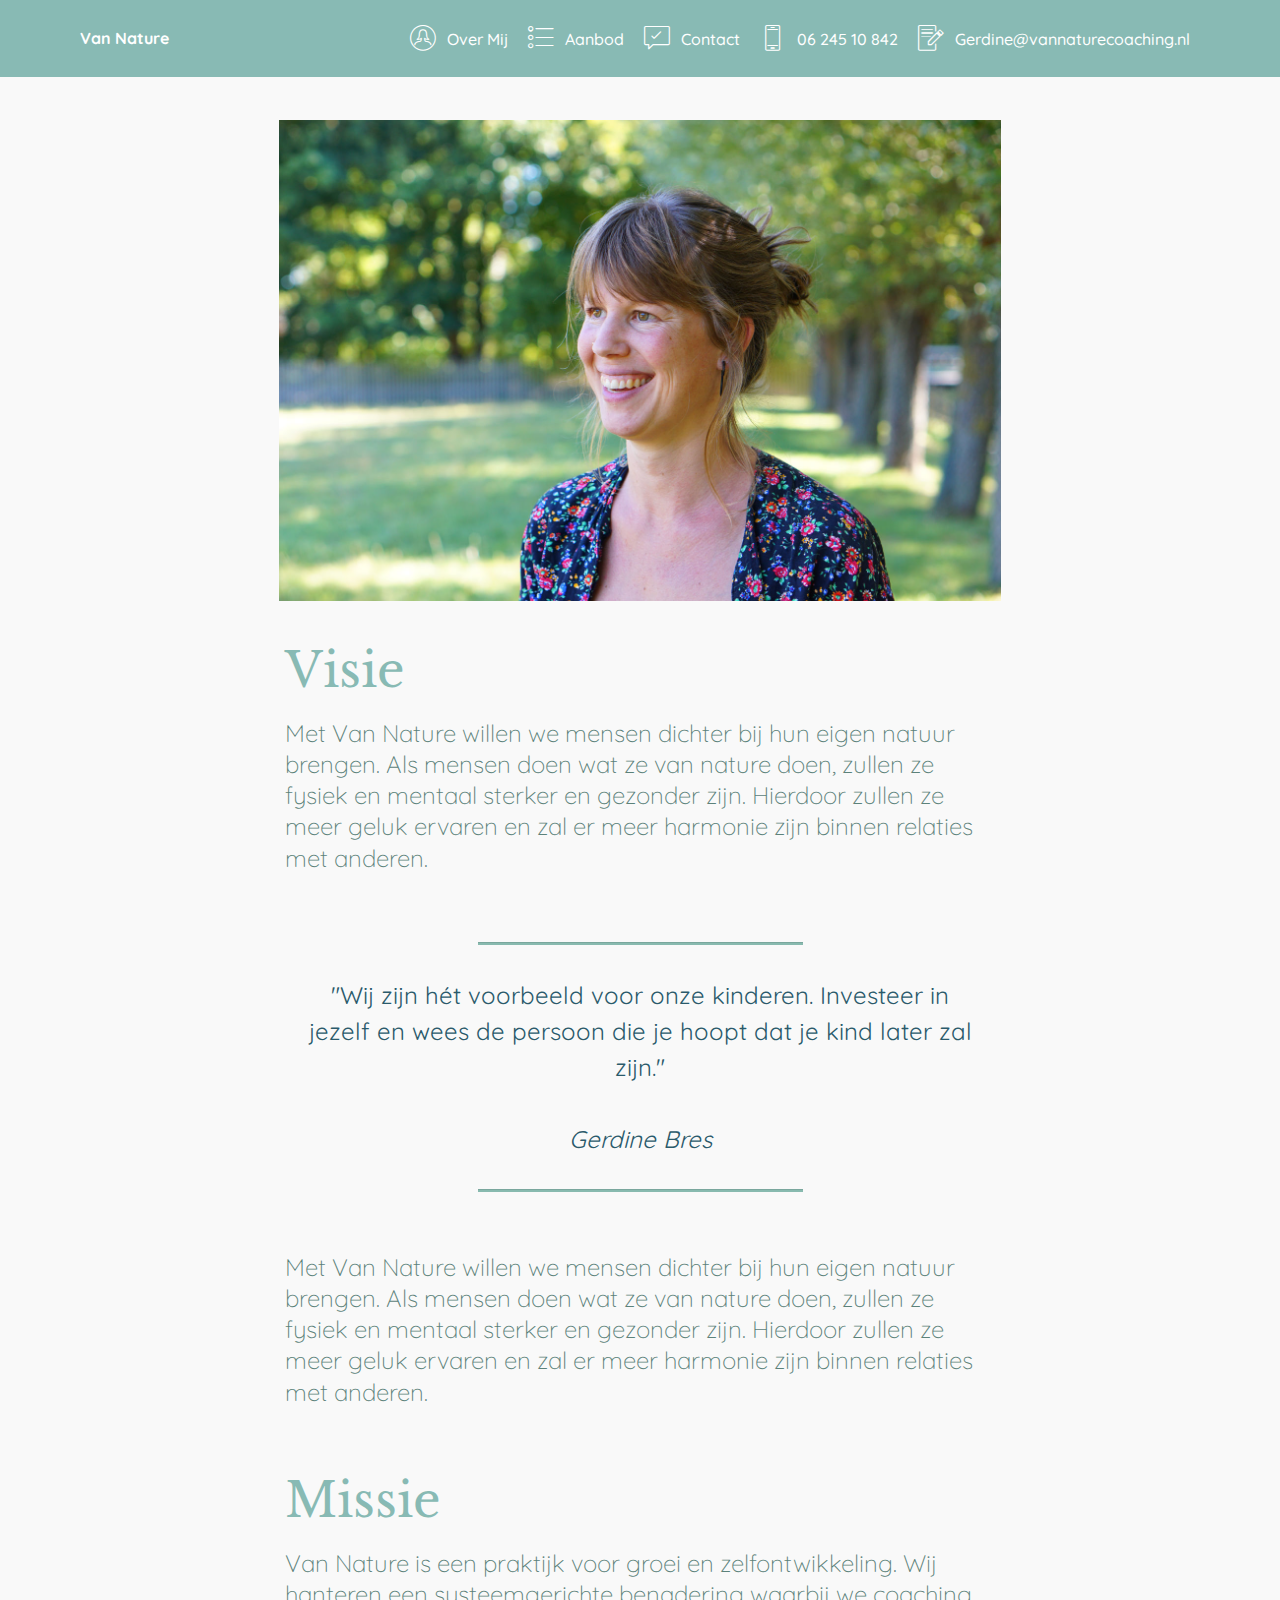
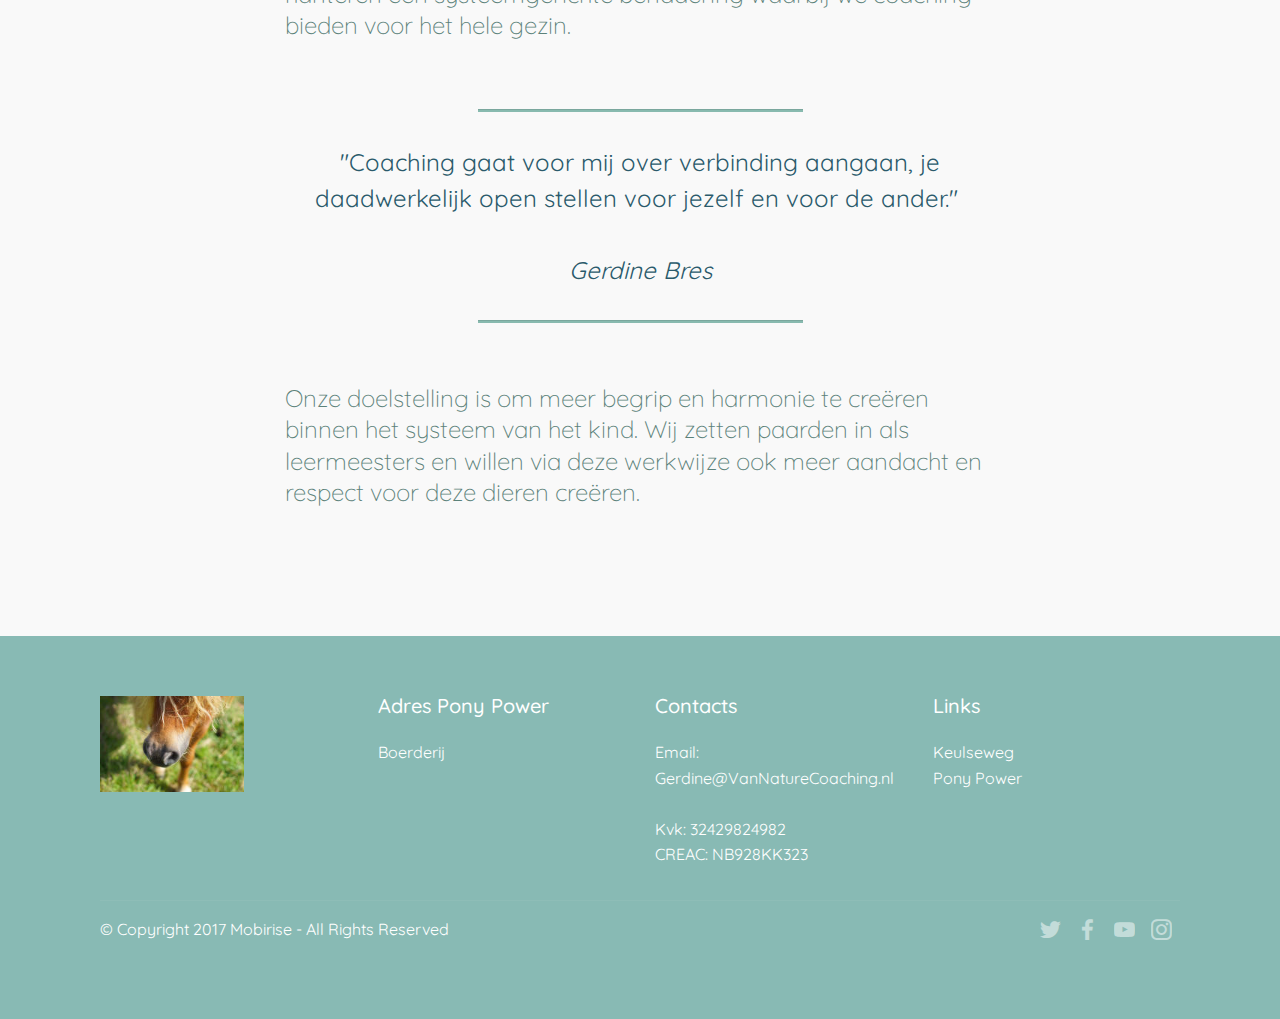
==== commit b88a30a2: "BS3" ====
--- a/page2.html
+++ b/page2.html
@@ -44,20 +44,14 @@
             </div>
         </div>
         <div class="collapse navbar-collapse" id="navbarSupportedContent">
-            <ul class="navbar-nav nav-dropdown nav-right" data-app-modern-menu="true"><li class="nav-item dropdown">
-                    <a class="nav-link link text-white display-4" href="page4.html" aria-expanded="false"><span class="mbri-bulleted-list mbr-iconfont mbr-iconfont-btn"></span>Aanbod</a>
-                </li><li class="nav-item dropdown">
-                    <a class="nav-link link text-white display-4" href="page2.html" aria-expanded="false"><span class="mbri-user2 mbr-iconfont mbr-iconfont-btn"></span>
-                        
-                        Over mij</a>
-                </li><li class="nav-item"><a class="nav-link link text-white display-4" href="https://mobirise.co"><span class="mbri-cust-feedback mbr-iconfont mbr-iconfont-btn"></span>
+            <ul class="navbar-nav nav-dropdown nav-right" data-app-modern-menu="true"><li class="nav-item"><a class="nav-link link text-white display-4" href="page2.html"><span class="mbri-user2 mbr-iconfont mbr-iconfont-btn"></span>Over Mij</a></li><li class="nav-item"><a class="nav-link link text-white display-4" href="page4.html"><span class="mbri-bulleted-list mbr-iconfont mbr-iconfont-btn"></span>Aanbod</a></li><li class="nav-item"><a class="nav-link link text-white display-4" href="page5.html"><span class="mbri-cust-feedback mbr-iconfont mbr-iconfont-btn"></span>
                         Contact</a></li><li class="nav-item"><a class="nav-link link text-white display-4" href="tel:06 5577 5917"><span class="mbri-mobile2 mbr-iconfont mbr-iconfont-btn"></span>06 245 10 842</a></li><li class="nav-item"><a class="nav-link link text-white display-4" href="https://mobirise.co"><span class="mbri-edit mbr-iconfont mbr-iconfont-btn"></span>Gerdine@vannaturecoaching.nl</a></li></ul>
             
         </div>
     </nav>
 </section>
 
-<section class="engine"><a href="https://mobirise.info/f">easy site maker</a></section><section class="cid-r8sk2SJiyk" id="image1-1w">
+<section class="engine"><a href="https://mobirise.info/s">free bootstrap theme</a></section><section class="cid-r8sk2SJiyk" id="image1-1w">
 
     
 
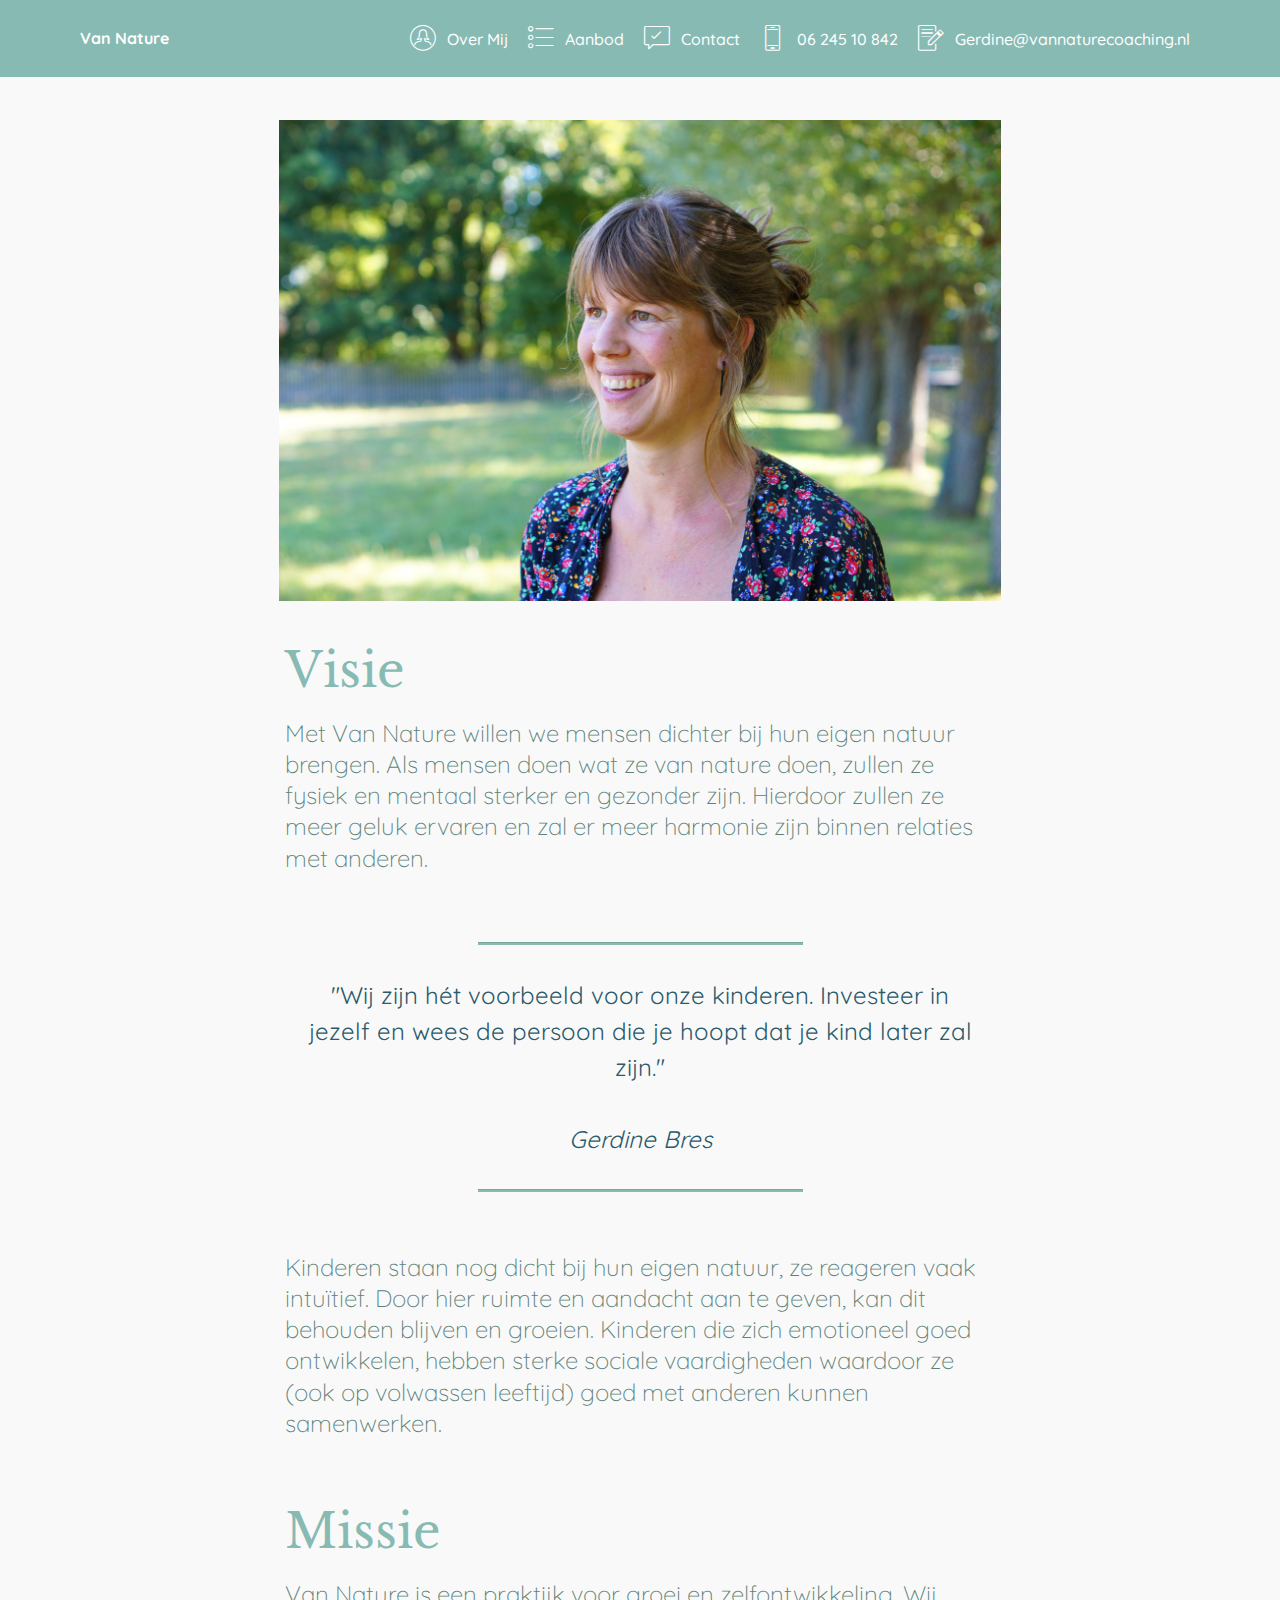
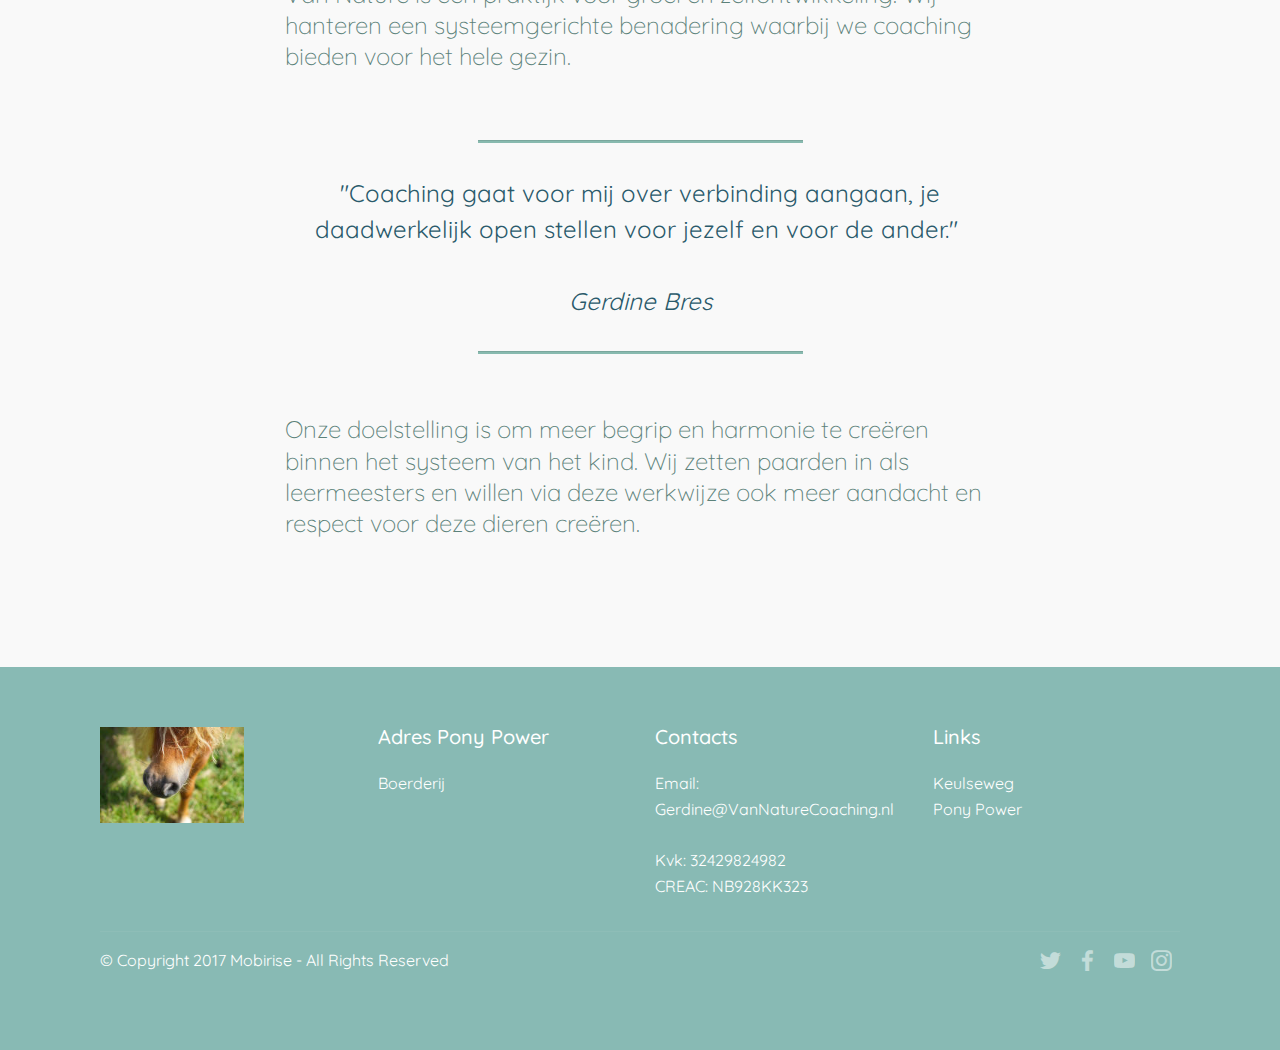
==== commit e0b532d6: "Text bij over mij" ====
--- a/page2.html
+++ b/page2.html
@@ -51,7 +51,7 @@
     </nav>
 </section>
 
-<section class="engine"><a href="https://mobirise.info/s">free bootstrap theme</a></section><section class="cid-r8sk2SJiyk" id="image1-1w">
+<section class="engine"><a href="https://mobirise.info/y">free html website templates</a></section><section class="cid-r8sk2SJiyk" id="image1-1w">
 
     
 
@@ -99,7 +99,7 @@
         <div class="media-container-row">
             <div class="title col-12 col-md-8">
                 
-                <h3 class="mbr-section-subtitle align-center mbr-light mbr-fonts-style display-5">Met Van Nature willen we mensen dichter bij hun eigen natuur brengen. Als mensen doen wat ze van nature doen, zullen ze fysiek en mentaal sterker en gezonder zijn. Hierdoor zullen ze meer geluk ervaren en zal er meer harmonie zijn binnen relaties met anderen.&nbsp;</h3>
+                <h3 class="mbr-section-subtitle align-center mbr-light mbr-fonts-style display-5">Kinderen staan nog dicht bij hun eigen natuur, ze reageren vaak intuïtief. Door hier ruimte en aandacht aan te geven, kan dit behouden blijven en groeien. Kinderen die zich emotioneel goed ontwikkelen, hebben sterke sociale vaardigheden waardoor ze (ook op volwassen leeftijd) goed met anderen kunnen samenwerken.</h3>
                 
             </div>
         </div>
